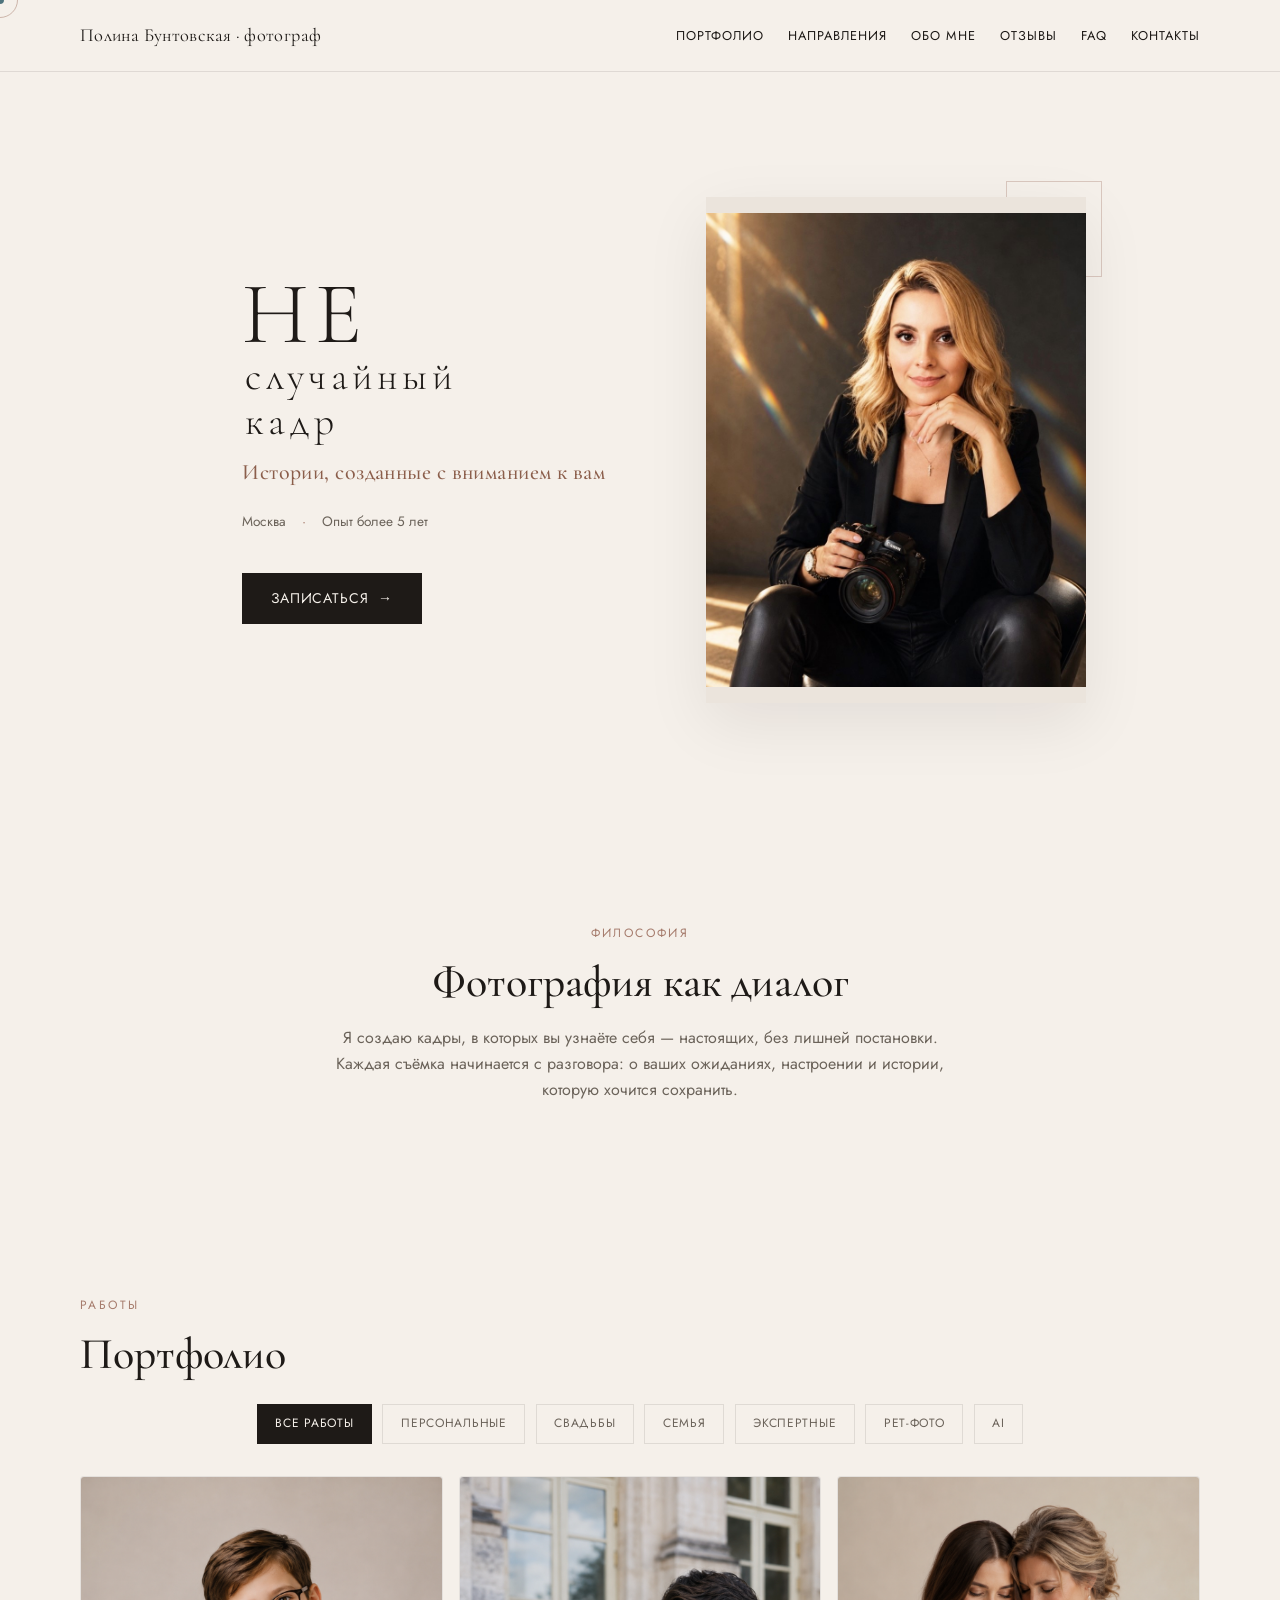
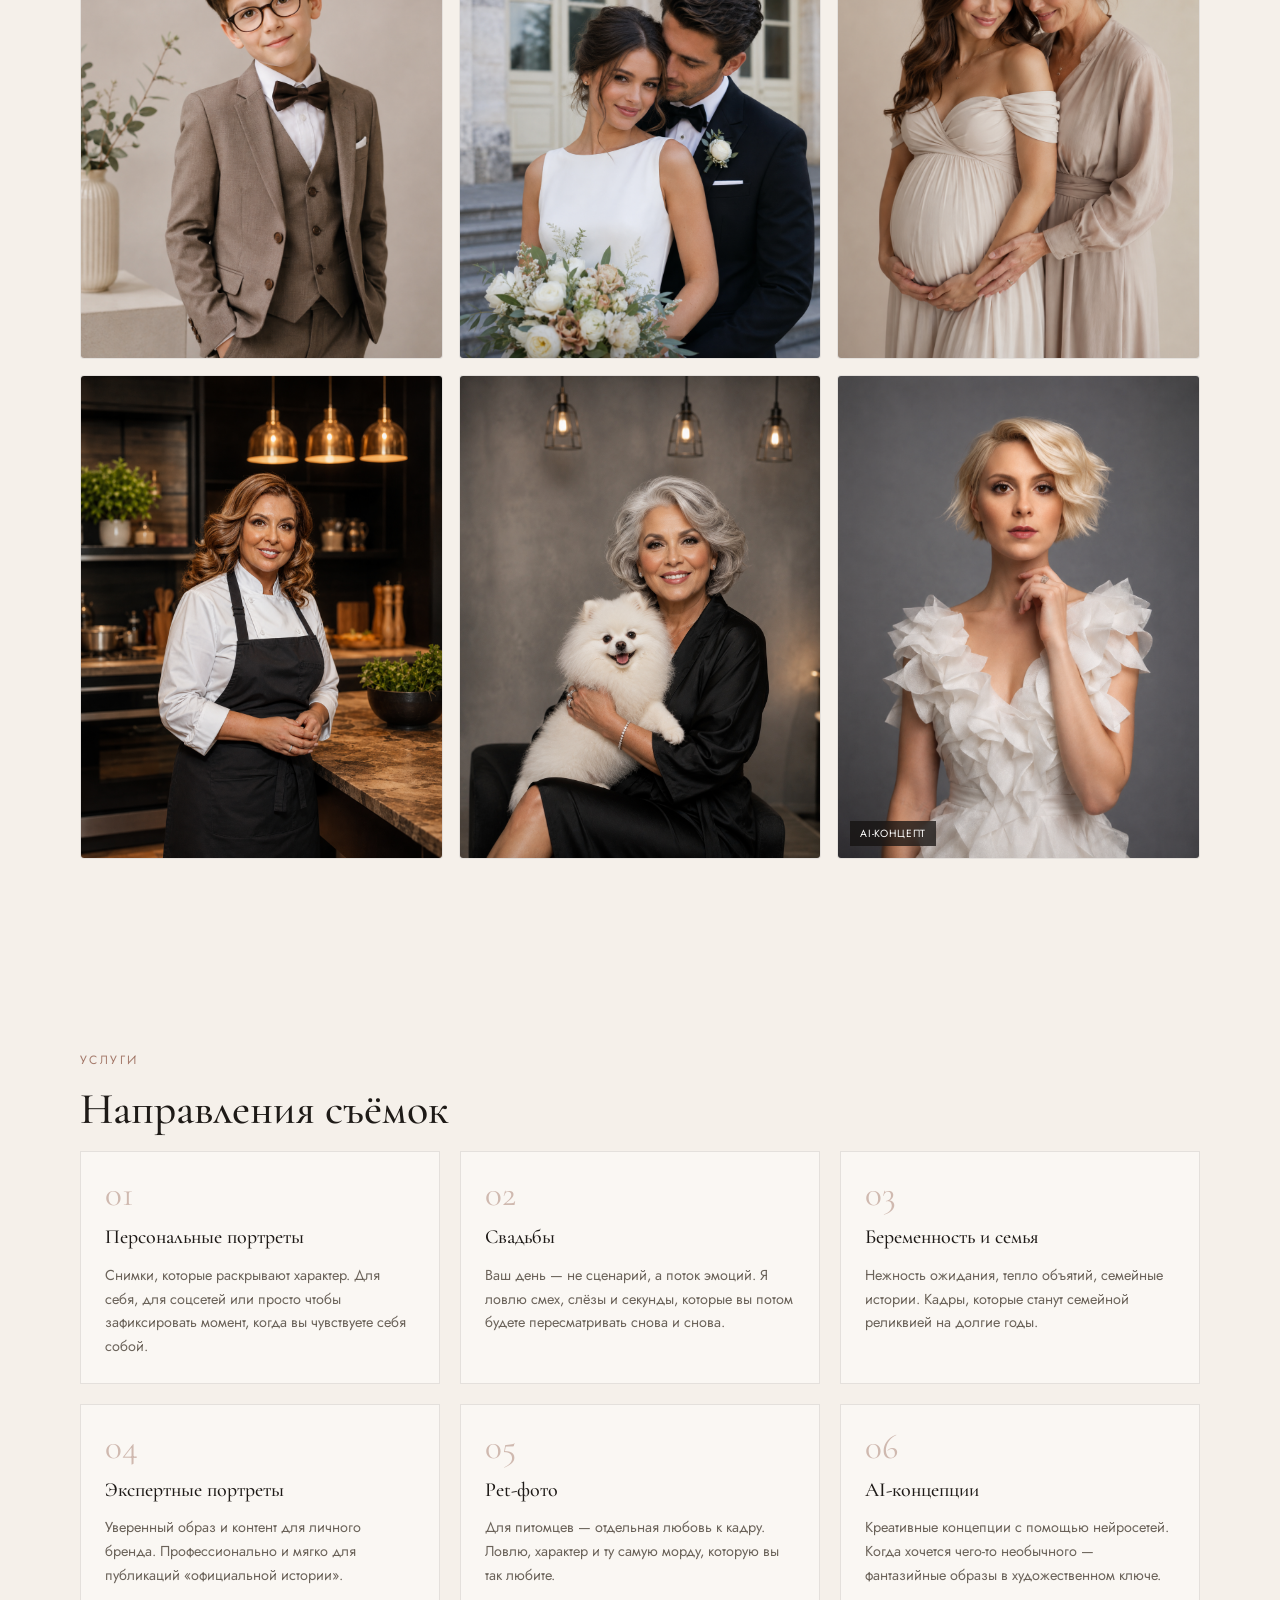
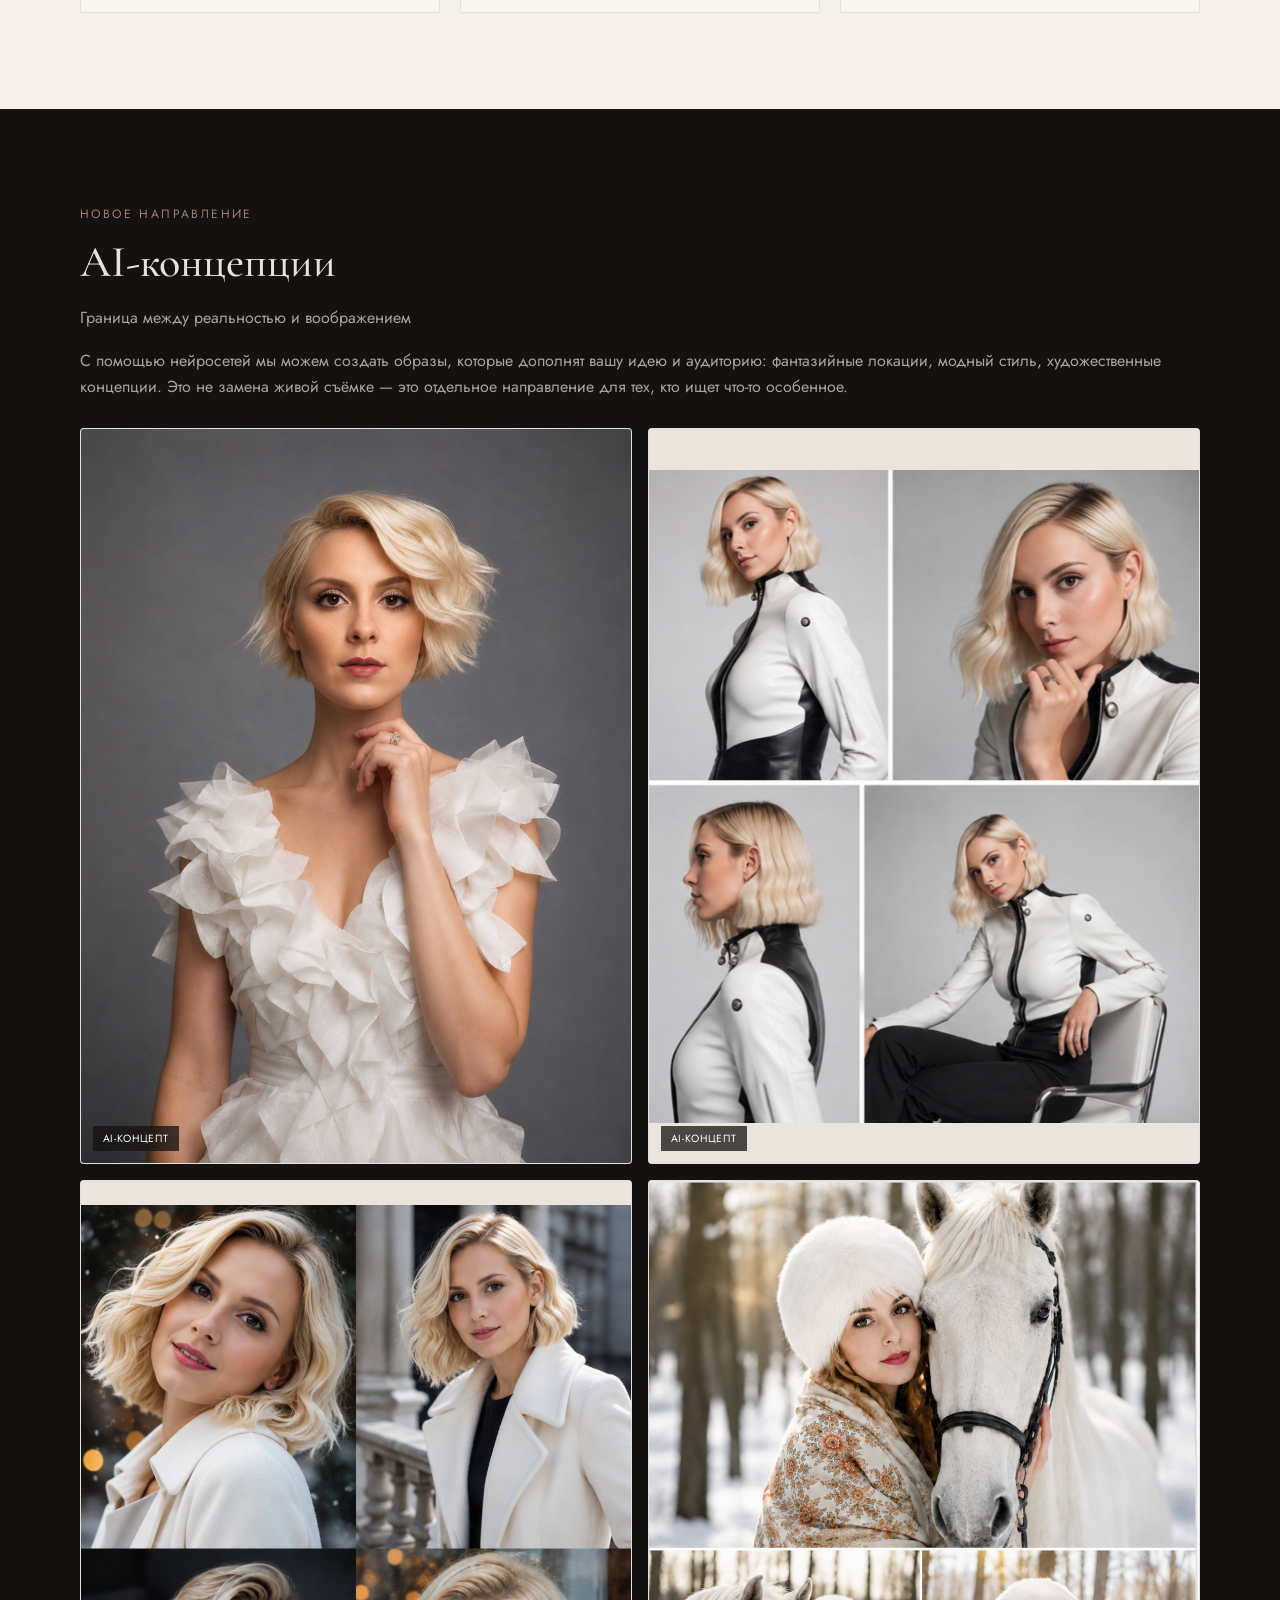
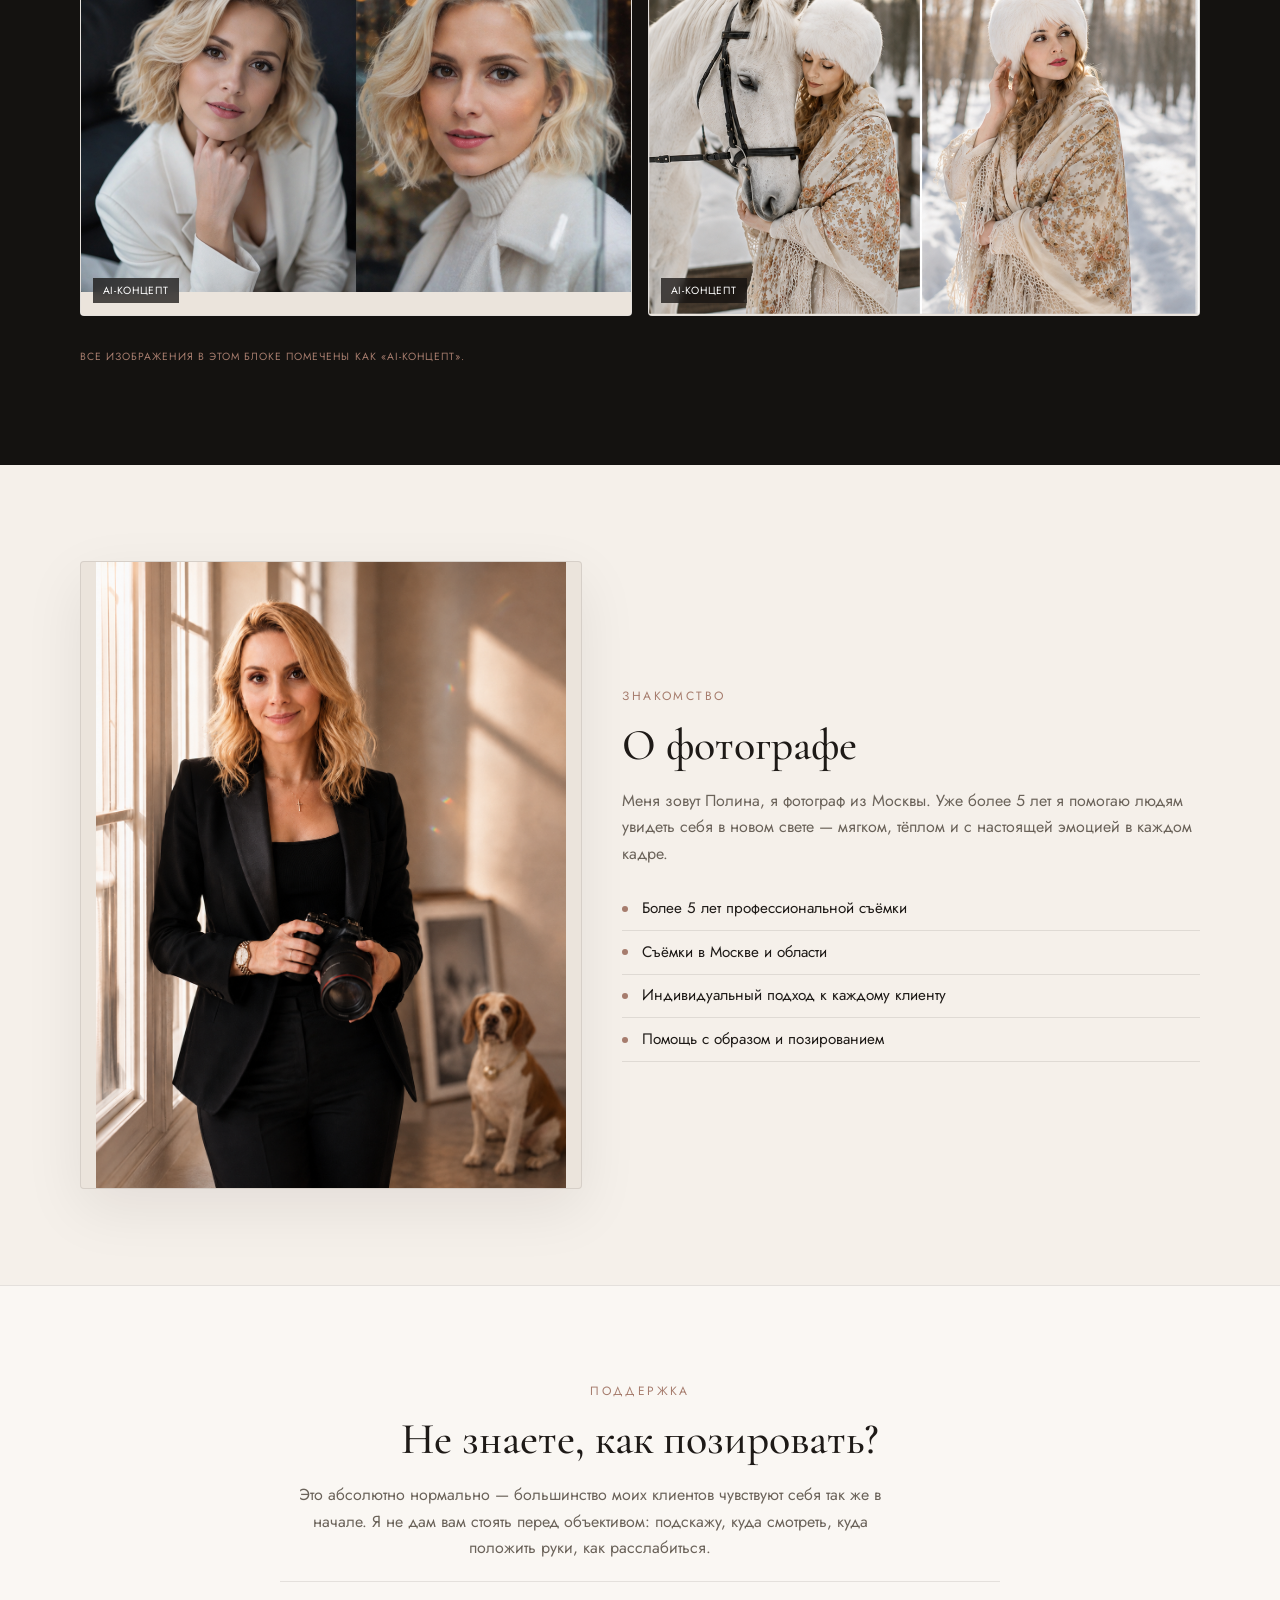
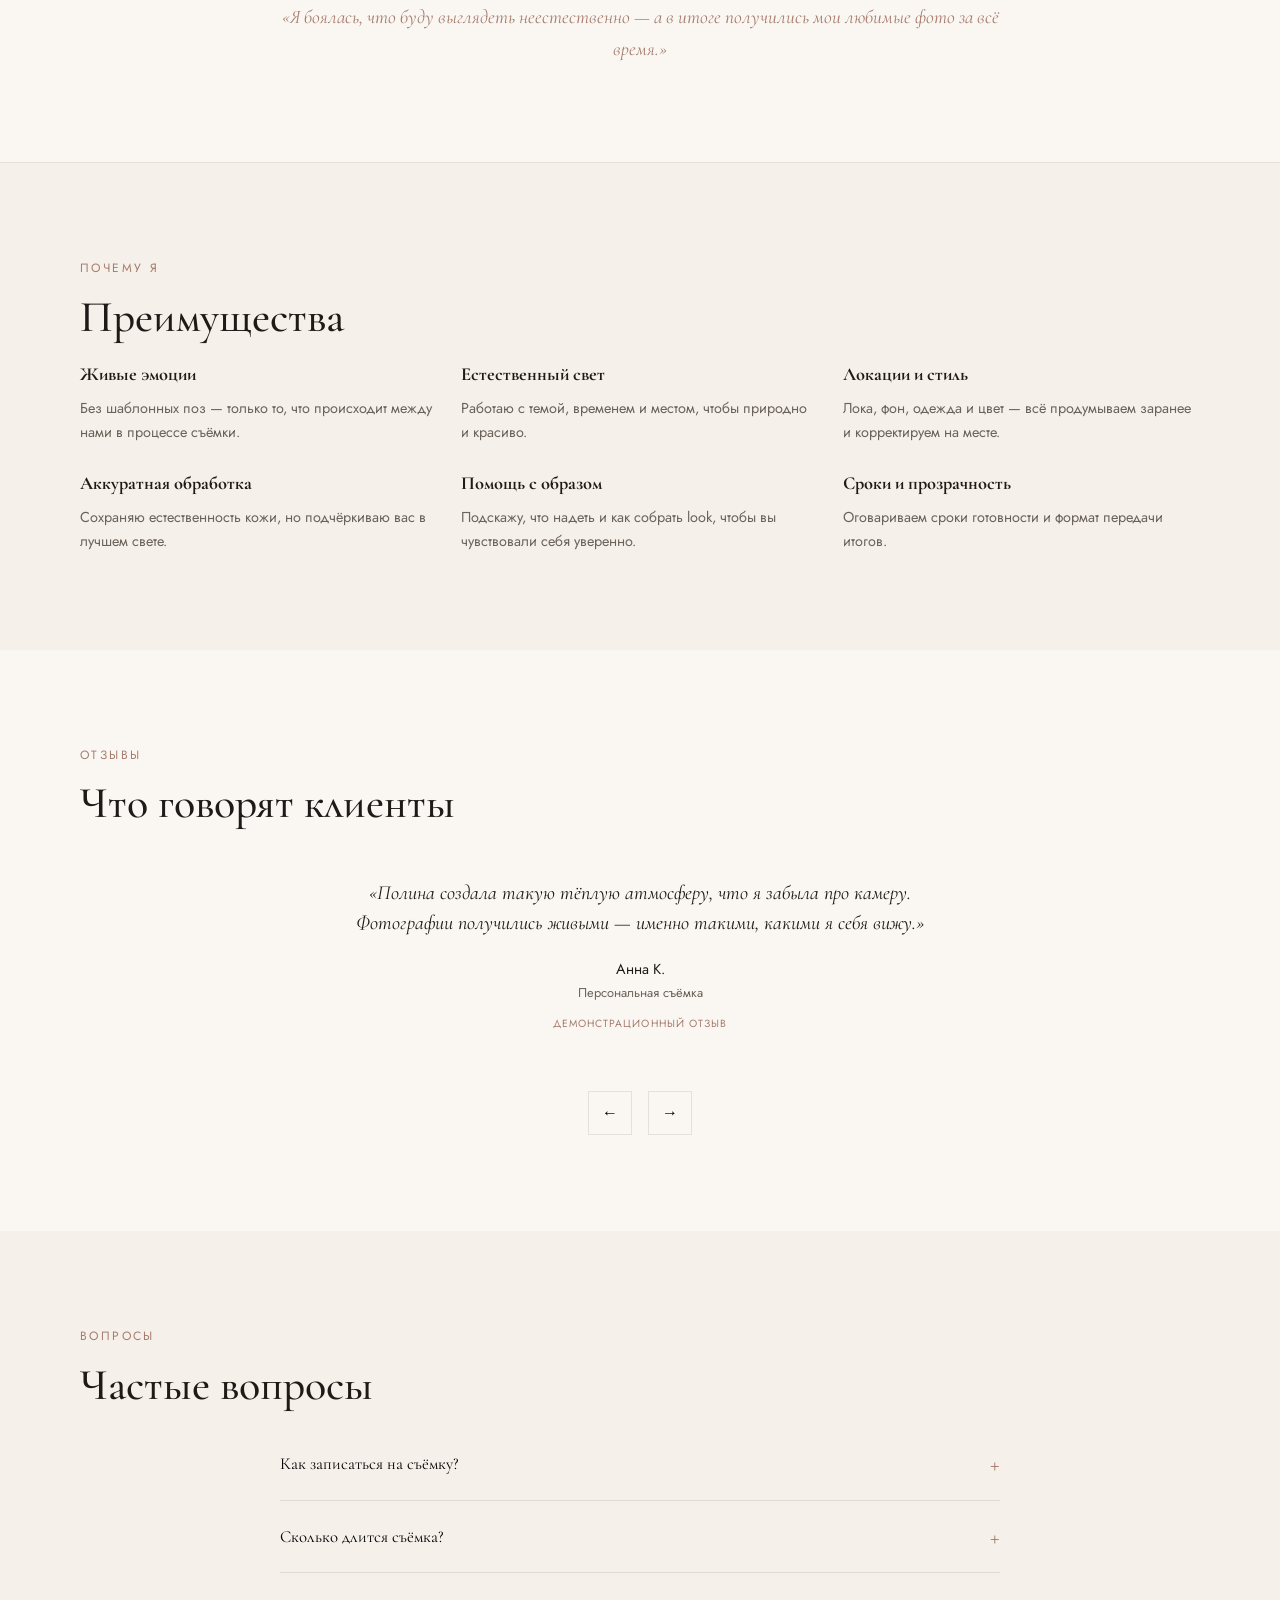
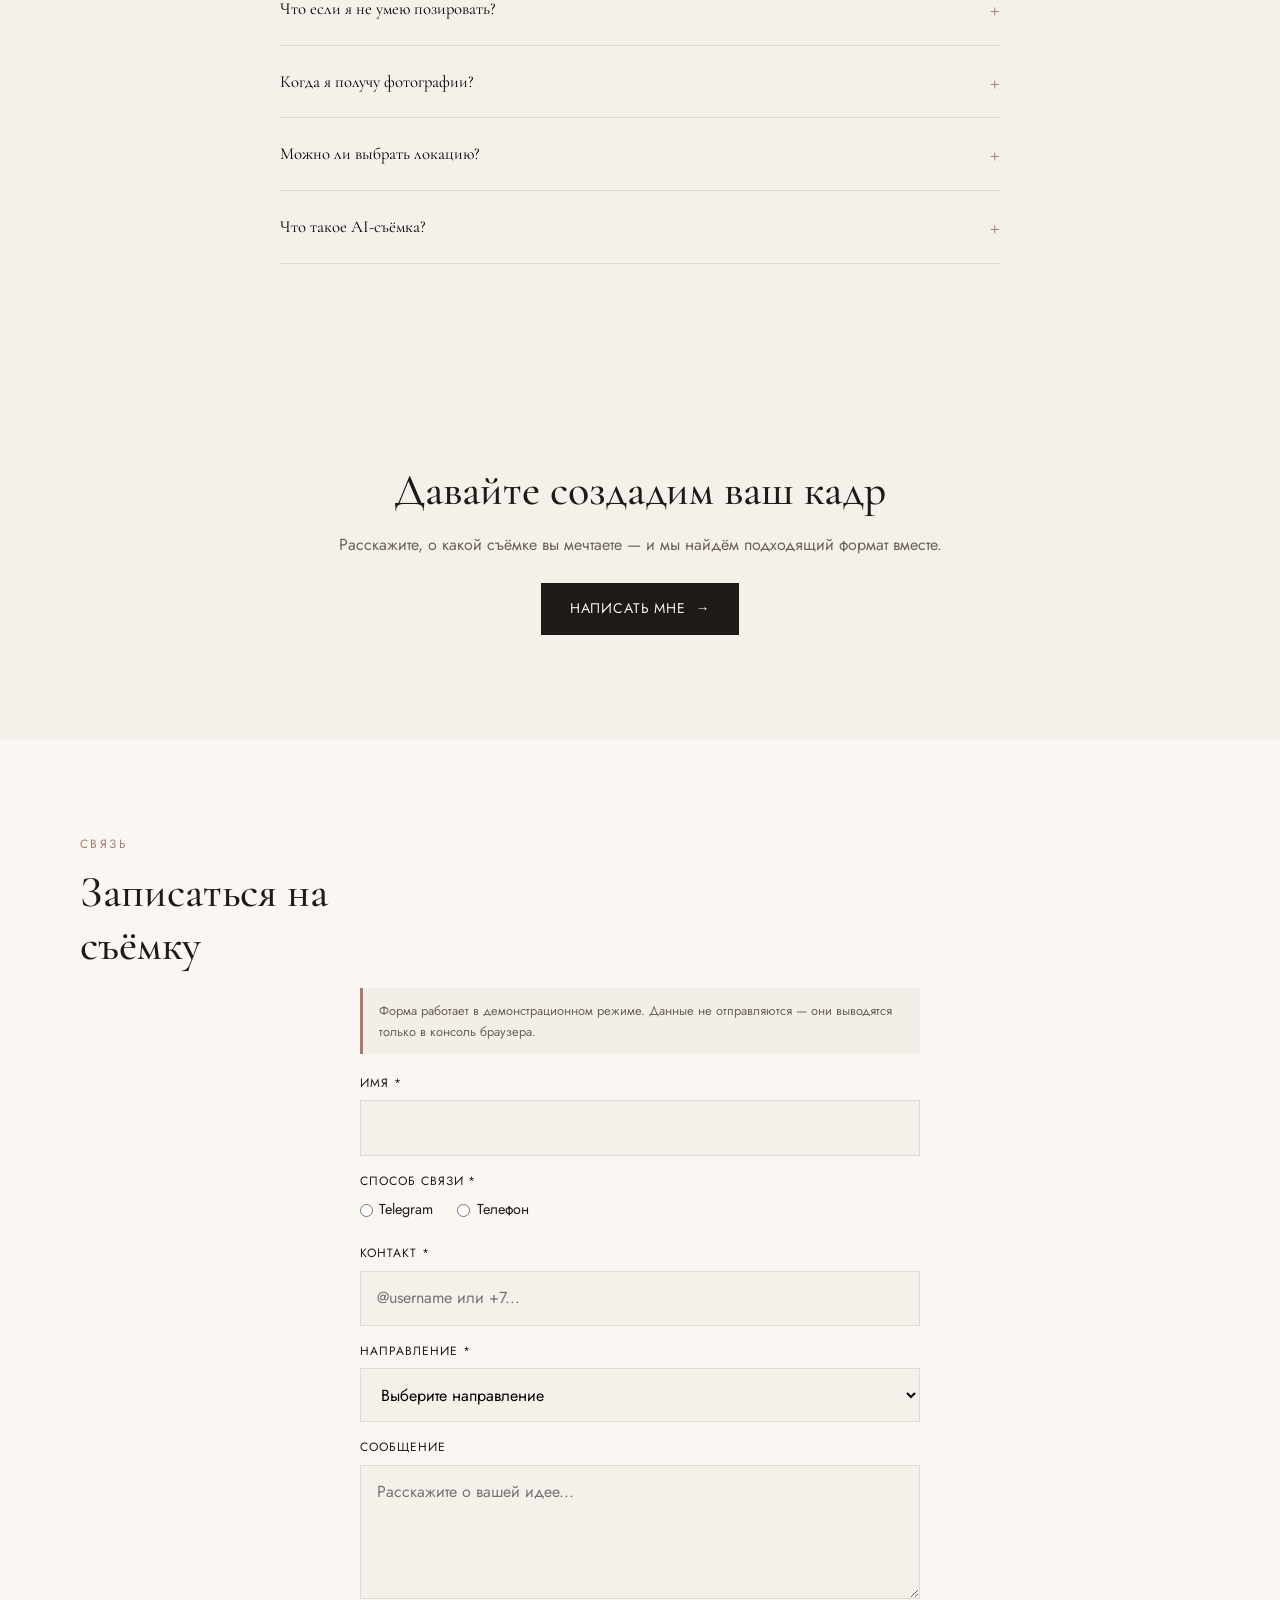
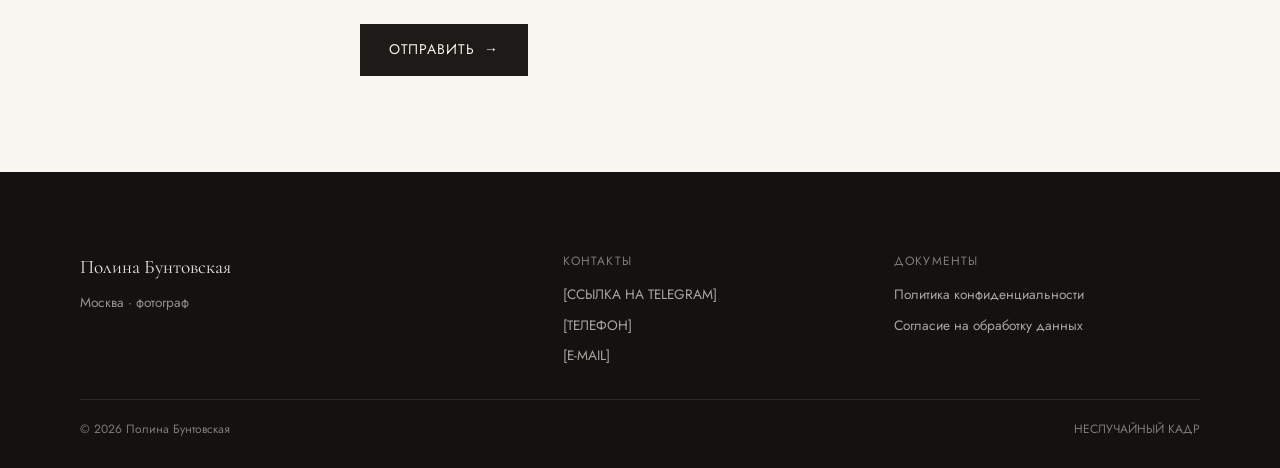
==== index.html @ ddf074d7 "Обновление фотографий и логики портфолио Co-authored-by: Cursor <cursoragent@cursor.com>" ====
<!DOCTYPE html>
<html lang="ru">
<head>
  <meta charset="UTF-8">
  <meta name="viewport" content="width=device-width, initial-scale=1.0">
  <meta name="description" content="Полина Бунтовская — фотограф в Москве. Персональные, свадебные, семейные и AI-фотосессии.">
  <title>НЕСЛУЧАЙНЫЙ КАДР — Полина Бунтовская</title>
  <link rel="preconnect" href="https://fonts.googleapis.com">
  <link rel="preconnect" href="https://fonts.gstatic.com" crossorigin>
  <link href="https://fonts.googleapis.com/css2?family=Cormorant+Garamond:ital,wght@0,300;0,400;0,500;1,400&family=Jost:wght@300;400;500&display=swap" rel="stylesheet">
  <link rel="stylesheet" href="css/variables.css">
  <link rel="stylesheet" href="css/base.css">
  <link rel="stylesheet" href="css/sections.css?v=20250824">
  <link rel="stylesheet" href="css/animations.css">
  <link rel="stylesheet" href="css/cursor.css">
</head>
<body>

  <header class="header" id="header">
    <div class="header__inner">
      <a href="#" class="header__logo" id="header-logo">Полина Бунтовская · фотограф</a>
      <nav class="nav" id="nav">
        <a href="#portfolio">Портфолио</a>
        <a href="#directions">Направления</a>
        <a href="#about">Обо мне</a>
        <a href="#reviews">Отзывы</a>
        <a href="#faq">FAQ</a>
        <a href="#contact">Контакты</a>
      </nav>
      <button class="burger" id="burger" aria-label="Меню"><span></span><span></span><span></span></button>
    </div>
  </header>

  <main>
    <section class="hero" id="hero">
      <div class="hero__content">
        <div class="hero__composition">
                    <h1 class="hero__project" id="hero-project">
            <span class="hero__title-line hero__title-ne">НЕ</span>
            <span class="hero__title-line hero__title-word">случайный</span>
            <span class="hero__title-line hero__title-word">кадр</span>
          </h1>
          <p class="hero__slogan" id="hero-slogan">Истории, созданные с вниманием к вам</p>
        </div>
        <div class="hero__meta" id="hero-meta"></div>
        <a href="#contact" class="btn">Записаться <span class="btn-arrow">→</span></a>
      </div>
      <div class="hero__portrait">
        <div class="hero__portrait-deco"></div>
        <div class="hero__portrait-wrap">
          <img id="hero-portrait" src="images/hero.jpg" alt="Полина Бунтовская">
        </div>
      </div>
    </section>

    <section class="positioning" id="positioning">
      <div class="container reveal">
        <p class="section-label">Философия</p>
        <h2 class="section-title" id="positioning-title"></h2>
        <p class="section-text" id="positioning-text"></p>
      </div>
    </section>

    <section class="portfolio" id="portfolio">
      <div class="container">
        <p class="section-label reveal">Работы</p>
        <h2 class="section-title reveal">Портфолио</h2>
        <div class="portfolio-filters reveal" id="portfolio-filters"></div>
        <div class="portfolio-grid" id="portfolio-grid"></div>
      </div>
    </section>

    <section class="directions" id="directions">
      <div class="container">
        <p class="section-label reveal">Услуги</p>
        <h2 class="section-title reveal">Направления съёмок</h2>
        <div class="directions-grid" id="directions-grid"></div>
      </div>
    </section>

    <section class="ai-block" id="ai">
      <div class="container">
        <p class="section-label reveal">Новое направление</p>
        <h2 class="section-title reveal" id="ai-title"></h2>
        <p class="section-text reveal" id="ai-subtitle"></p>
        <p class="section-text reveal" id="ai-text" style="margin-top:1rem"></p>
        <div class="ai-block__grid" id="ai-grid"></div>
        <p class="demo-badge reveal" id="ai-note" style="margin-top:2rem"></p>
      </div>
    </section>

    <section class="about" id="about">
      <div class="container about-grid">
        <div class="about-photo reveal">
          <img id="about-photo" src="images/about.png" alt="Полина Бунтовская">
        </div>
        <div class="reveal">
          <p class="section-label">Знакомство</p>
          <h2 class="section-title" id="about-title"></h2>
          <p class="section-text" id="about-text"></p>
          <ul class="about-highlights" id="about-highlights"></ul>
        </div>
      </div>
    </section>

    <section class="posing" id="posing">
      <div class="container posing-inner reveal">
        <p class="section-label">Поддержка</p>
        <h2 class="section-title" id="posing-title"></h2>
        <p class="section-text" id="posing-text"></p>
        <p class="posing-quote" id="posing-quote"></p>
      </div>
    </section>

    <section class="benefits" id="benefits">
      <div class="container">
        <p class="section-label reveal">Почему я</p>
        <h2 class="section-title reveal">Преимущества</h2>
        <div class="benefits-grid" id="benefits-grid"></div>
      </div>
    </section>

    <section class="reviews" id="reviews">
      <div class="container">
        <p class="section-label reveal">Отзывы</p>
        <h2 class="section-title reveal">Что говорят клиенты</h2>
        <div class="reviews-carousel reveal">
          <div class="reviews-track" id="reviews-track"></div>
          <div class="reviews-nav">
            <button id="review-prev" aria-label="Предыдущий">←</button>
            <button id="review-next" aria-label="Следующий">→</button>
          </div>
        </div>
      </div>
    </section>

    <section class="faq" id="faq">
      <div class="container">
        <p class="section-label reveal">Вопросы</p>
        <h2 class="section-title reveal">Частые вопросы</h2>
        <div class="faq-list reveal" id="faq-list"></div>
      </div>
    </section>

    <section class="cta" id="cta">
      <div class="container reveal">
        <h2 class="section-title" id="cta-title"></h2>
        <p class="section-text" id="cta-text"></p>
        <a href="#contact" class="btn">Написать мне <span class="btn-arrow">→</span></a>
      </div>
    </section>

    <section class="contact-section" id="contact">
      <div class="container">
        <p class="section-label reveal">Связь</p>
        <h2 class="section-title reveal">Записаться на съёмку</h2>
        <div class="form-wrapper reveal">
          <p class="form-note" id="form-note"></p>
          <form id="contact-form" novalidate>
            <div class="form-field">
              <label for="name">Имя *</label>
              <input type="text" id="name" name="name" data-required>
              <span class="form-error"></span>
            </div>
            <div class="form-field">
              <label>Способ связи *</label>
              <div class="radio-group">
                <label><input type="radio" name="contact-method" value="telegram"> Telegram</label>
                <label><input type="radio" name="contact-method" value="phone"> Телефон</label>
              </div>
              <span class="form-error" id="method-error"></span>
            </div>
            <div class="form-field">
              <label for="contact">Контакт *</label>
              <input type="text" id="contact" name="contact" data-required placeholder="@username или +7...">
              <span class="form-error"></span>
            </div>
            <div class="form-field">
              <label for="form-direction">Направление *</label>
              <select id="form-direction" name="direction" data-required></select>
              <span class="form-error"></span>
            </div>
            <div class="form-field">
              <label for="message">Сообщение</label>
              <textarea id="message" name="message" rows="4" placeholder="Расскажите о вашей идее..."></textarea>
            </div>
            <button type="submit" class="btn">Отправить <span class="btn-arrow">→</span></button>
            <div class="form-success" id="form-success" hidden></div>
          </form>
        </div>
      </div>
    </section>
  </main>

  <footer class="footer">
    <div class="footer__inner">
      <div>
        <p class="footer__brand" id="footer-brand"></p>
        <p style="font-size:0.85rem;color:rgba(232,226,218,0.6);margin-top:0.5rem">Москва · фотограф</p>
      </div>
      <div class="footer__links">
        <p style="font-size:0.75rem;letter-spacing:0.1em;text-transform:uppercase;margin-bottom:0.75rem;opacity:0.5">Контакты</p>
        <a href="#" id="footer-telegram"></a>
        <a href="#" id="footer-phone"></a>
        <a href="#" id="footer-email"></a>
      </div>
      <div class="footer__links">
        <p style="font-size:0.75rem;letter-spacing:0.1em;text-transform:uppercase;margin-bottom:0.75rem;opacity:0.5">Документы</p>
        <a href="privacy.html">Политика конфиденциальности</a>
        <a href="consent.html">Согласие на обработку данных</a>
      </div>
    </div>
    <div class="footer__bottom">
      <span id="footer-copy"></span>
      <span>НЕСЛУЧАЙНЫЙ КАДР</span>
    </div>
  </footer>

  <script src="data/content.js?v=20250824"></script>
  <script src="data/portfolio.js?v=20250824"></script>
  <script src="data/reviews.js?v=20250824"></script>
  <script src="js/main.js?v=20250824"></script>
</body>
</html>
---- css/variables.css ----
:root {
  --color-bg: #f5f0ea;
  --color-bg-dark: #141210;
  --color-bg-card: #faf7f3;
  --color-text: #1e1a17;
  --color-text-muted: #6b635a;
  --color-text-light: #e8e2da;
  --color-accent: #a67c6d;
  --color-accent-hover: #8f6556;
  --color-border: rgba(30, 26, 23, 0.1);
  --font-display: "Cormorant Garamond", Georgia, serif;
  --font-brand: "Cormorant Garamond", Georgia, serif;
  --font-body: "Jost", "Segoe UI", sans-serif;
  --header-height: 72px;
  --container: min(1120px, 92vw);
  --radius: 4px;
  --shadow: 0 20px 60px rgba(20, 18, 16, 0.08);
  --transition: 0.35s cubic-bezier(0.4, 0, 0.2, 1);
}
---- css/base.css ----
*, *::before, *::after { box-sizing: border-box; margin: 0; padding: 0; }
html { scroll-behavior: smooth; }
body {
  font-family: var(--font-body);
  font-size: 1rem;
  line-height: 1.65;
  color: var(--color-text);
  background: var(--color-bg);
  overflow-x: hidden;
}
body.custom-cursor { cursor: none; }
body.custom-cursor input, body.custom-cursor textarea, body.custom-cursor select, body.custom-cursor label, body.custom-cursor .form-field { cursor: auto; }
img { max-width: 100%; height: auto; display: block; }
a { color: inherit; text-decoration: none; }
ul { list-style: none; }
button { font: inherit; cursor: pointer; border: none; background: none; }
section { padding: 6rem 0; }
.container { width: var(--container); margin: 0 auto; }
.section-label {
  font-family: var(--font-body);
  font-size: 0.75rem;
  letter-spacing: 0.2em;
  text-transform: uppercase;
  color: var(--color-accent);
  margin-bottom: 0.75rem;
}
.section-title {
  font-family: var(--font-display);
  font-size: clamp(1.85rem, 3.5vw, 2.75rem);
  font-weight: 500;
  line-height: 1.2;
  margin-bottom: 1rem;
  max-width: 18ch;
}
.section-text { color: var(--color-text-muted); max-width: 620px; }
.btn {
  display: inline-flex;
  align-items: center;
  gap: 0.6rem;
  padding: 0.9rem 1.8rem;
  background: var(--color-text);
  color: var(--color-bg);
  font-size: 0.875rem;
  letter-spacing: 0.06em;
  text-transform: uppercase;
  transition: background var(--transition), transform var(--transition);
}
.btn:hover { background: var(--color-accent); }
.btn:hover .btn-arrow { transform: translateX(4px); }
.btn-arrow { transition: transform var(--transition); display: inline-block; }
.btn-outline {
  background: transparent;
  border: 1px solid var(--color-text);
  color: var(--color-text);
}
.btn-outline:hover { background: var(--color-text); color: var(--color-bg); }
.mark-badge {
  position: absolute;
  bottom: 0.75rem;
  left: 0.75rem;
  padding: 0.25rem 0.6rem;
  font-size: 0.65rem;
  letter-spacing: 0.08em;
  text-transform: uppercase;
  background: rgba(20, 18, 16, 0.75);
  color: #fff;
  backdrop-filter: blur(4px);
}
.demo-badge {
  display: inline-block;
  font-size: 0.65rem;
  letter-spacing: 0.1em;
  text-transform: uppercase;
  color: var(--color-accent);
  margin-top: 0.75rem;
}
@media (max-width: 768px) {
  section { padding: 4.5rem 0; }
}
---- css/sections.css ----
/* Header */
.header {
  position: fixed; top: 0; left: 0; right: 0; z-index: 1000;
  height: var(--header-height);
  background: rgba(245, 240, 234, 0.85);
  backdrop-filter: blur(12px);
  border-bottom: 1px solid var(--color-border);
  transition: background var(--transition);
}
.header.scrolled { background: rgba(245, 240, 234, 0.96); }
.header__inner {
  display: flex; align-items: center; justify-content: space-between;
  height: 100%; width: var(--container); margin: 0 auto;
}
.header__logo {
  font-family: var(--font-brand);
  font-size: 1.15rem;
  letter-spacing: 0.02em;
}
.header__logo span { color: var(--color-text-muted); font-family: var(--font-body); font-size: 0.85rem; }
.nav { display: flex; gap: 1.5rem; }
.nav a { font-size: 0.8rem; letter-spacing: 0.08em; text-transform: uppercase; transition: color var(--transition); }
.nav a:hover { color: var(--color-accent); }
.burger { display: none; flex-direction: column; gap: 5px; padding: 4px; }
.burger span { width: 24px; height: 1.5px; background: var(--color-text); transition: var(--transition); }

/* Hero — separate columns, title constrained */
.hero {
  min-height: min(92vh, 920px);
  display: grid;
  grid-template-columns: minmax(0, 1.05fr) minmax(0, 0.95fr);
  align-items: center;
  column-gap: clamp(2.5rem, 6vw, 5rem);
  row-gap: 2rem;
  padding: calc(var(--header-height) + 6rem) 4vw 6rem;
  position: relative;
  overflow: hidden;
}
.hero__content {
  max-width: 34rem;
  justify-self: end;
  padding-right: clamp(0.5rem, 2vw, 1.5rem);
  min-width: 0;
}
.hero__composition { margin-bottom: 1.25rem; }
.hero__project {
  display: flex;
  flex-direction: column;
  align-items: flex-start;
  gap: 0.05em;
  max-width: none;
  font-family: var(--font-brand);
  font-weight: 300;
  line-height: 1;
  animation: titleReveal 1.2s ease forwards;
}

.hero__title-ne {
  font-size: clamp(3.25rem, 7.5vw, 5.5rem);
  letter-spacing: 0.06em;
  line-height: 0.88;
  color: var(--color-text);
}

.hero__title-word {
  font-size: clamp(1.65rem, 3.2vw, 2.5rem);
  letter-spacing: 0.12em;
  text-transform: lowercase;
  line-height: 1.1;
  color: var(--color-text);
  padding-left: 0.08em;
}
.hero__slogan {
  font-family: var(--font-display);
  font-size: clamp(1.125rem, 2vw, 1.375rem);
  font-style: normal;
  font-weight: 500;
  color: #8B5E4B;
  letter-spacing: 0.02em;
  margin-top: 0.65rem;
  max-width: none;
  white-space: nowrap;
  opacity: 0;
  animation: fadeUp 0.8s ease 0.4s forwards;
}
.hero__content .btn {
  margin-top: 2.5rem;
}
.hero__meta {
  display: flex; gap: 1rem; margin-top: 1.25rem; font-size: 0.85rem;
  color: var(--color-text-muted); opacity: 0;
  animation: fadeUp 0.8s ease 0.7s forwards;
}
.hero__meta span::before { content: "·"; margin-right: 1rem; color: var(--color-accent); }
.hero__meta span:first-child::before { content: none; }
.hero__portrait { position: relative; justify-self: start; min-width: 0; width: 100%; max-width: 380px; }
.hero__portrait-wrap {
  position: relative; overflow: hidden;
  aspect-ratio: 3/4; max-height: 62vh;
  box-shadow: var(--shadow);
  background: #ebe4dc;
}
.hero__portrait-wrap img { width: 100%; height: 100%; object-fit: contain; object-position: center; transition: transform 0.6s ease; }
.hero__portrait-deco {
  position: absolute; top: -16px; right: -16px;
  width: 96px; height: 96px;
  border: 1px solid var(--color-accent); opacity: 0.35;
}

.positioning { text-align: center; }
.positioning .section-text { margin: 0 auto; }
.positioning .section-title { max-width: none; margin-left: auto; margin-right: auto; }

.portfolio-filters { display: flex; flex-wrap: wrap; gap: 0.65rem; margin: 1.5rem 0 2rem; justify-content: center; }
.filter-btn {
  padding: 0.55rem 1.1rem;
  font-size: 0.75rem;
  letter-spacing: 0.06em;
  text-transform: uppercase;
  border: 1px solid var(--color-border);
  background: var(--color-bg);
  color: var(--color-text-muted);
  transition: all var(--transition);
}
.filter-btn:hover { border-color: var(--color-accent); color: var(--color-accent); }
.filter-btn.active { background: var(--color-text); color: var(--color-bg); border-color: var(--color-text); }
.portfolio-grid { display: grid; gap: 1rem; }
.portfolio-grid--featured {
  grid-template-columns: repeat(3, 1fr);
  width: var(--container);
  margin-left: auto;
  margin-right: auto;
}
.portfolio-grid--category {
  grid-template-columns: repeat(2, 1fr);
  width: var(--container);
  margin-left: auto;
  margin-right: auto;
}
.ai-block__grid { width: var(--container); margin-left: auto; margin-right: auto; }
.ai-block__gallery { width: 100%; }
.portfolio-item,
.ai-block__item {
  position: relative;
  overflow: hidden;
  aspect-ratio: 3/4;
  background: var(--color-bg-card);
  border: 1px solid var(--color-border);
  border-radius: var(--radius);
}
.portfolio-item--featured { cursor: pointer; }
.portfolio-item.hidden { display: none; }
.portfolio-item__img,
.ai-block__item img {
  width: 100%;
  height: 100%;
  object-fit: cover;
  object-position: center;
  background: #ebe4dc;
  transition: transform 0.5s ease;
}
.portfolio-item__img--collage,
.portfolio-item--collage .portfolio-item__img {
  object-fit: contain;
}
.portfolio-item:hover .portfolio-item__img { transform: scale(1.03); }
.portfolio-item__title {
  position: absolute; bottom: 0; left: 0; right: 0;
  padding: 2rem 0.85rem 0.75rem;
  background: linear-gradient(transparent, rgba(20, 18, 16, 0.72));
  color: #fff; font-size: 0.82rem;
  opacity: 0; transform: translateY(6px);
  transition: opacity var(--transition), transform var(--transition);
}
.portfolio-item:hover .portfolio-item__title { opacity: 1; transform: translateY(0); }

.directions-grid { display: grid; grid-template-columns: repeat(3, 1fr); gap: 1.25rem; }
.direction-card {
  background: var(--color-bg-card); padding: 1.5rem;
  border: 1px solid var(--color-border);
  transition: transform var(--transition), box-shadow var(--transition);
}
.direction-card:hover { transform: translateY(-3px); box-shadow: var(--shadow); }
.direction-card__num {
  font-family: var(--font-brand); font-size: 2.2rem;
  color: var(--color-accent); opacity: 0.5; line-height: 1;
}
.direction-card__title { font-family: var(--font-display); font-size: 1.25rem; margin: 0.6rem 0; font-weight: 500; }
.direction-card__text { font-size: 0.9rem; color: var(--color-text-muted); }

.ai-block { background: var(--color-bg-dark); color: var(--color-text-light); padding: 6rem 0; }
.ai-block .section-label { color: var(--color-accent); }
.ai-block .section-text { color: rgba(232, 226, 218, 0.7); max-width: none; }
.ai-block .section-title { max-width: none; color: var(--color-text-light); }
.ai-block__grid { margin-top: 1.75rem; }

.about-grid { display: grid; grid-template-columns: 1fr 1.15fr; gap: 2.5rem; align-items: center; }
.about-photo {
  aspect-ratio: 4/5; overflow: hidden; box-shadow: var(--shadow);
  background: #ebe4dc; border: 1px solid var(--color-border); border-radius: var(--radius);
}
.about-photo img { width: 100%; height: 100%; object-fit: contain; object-position: center; }
.about-highlights { margin-top: 1.25rem; }
.about-highlights li {
  padding: 0.55rem 0; border-bottom: 1px solid var(--color-border);
  font-size: 0.95rem; padding-left: 1.2rem; position: relative;
}
.about-highlights li::before {
  content: ""; position: absolute; left: 0; top: 50%;
  width: 6px; height: 6px; background: var(--color-accent);
  border-radius: 50%; transform: translateY(-50%);
}

.posing {
  background: var(--color-bg-card);
  border-top: 1px solid var(--color-border);
  border-bottom: 1px solid var(--color-border);
}
.posing-inner { max-width: 720px; margin: 0 auto; text-align: center; }
.posing .section-title { max-width: none; margin-left: auto; margin-right: auto; }
.posing-quote {
  font-family: var(--font-display); font-size: 1.2rem;
  font-style: italic; color: var(--color-accent);
  margin-top: 1.25rem; padding-top: 1.25rem;
  border-top: 1px solid var(--color-border);
}

.benefits-grid { display: grid; grid-template-columns: repeat(3, 1fr); gap: 1.5rem; }
.benefit-item__title { font-family: var(--font-display); font-size: 1.15rem; margin-bottom: 0.45rem; }
.benefit-item__text { font-size: 0.9rem; color: var(--color-text-muted); }

.reviews { background: var(--color-bg-card); }
.reviews .section-title { max-width: none; }
.reviews-carousel { position: relative; overflow: hidden; max-width: 680px; margin: 0 auto; }
.reviews-track { display: flex; transition: transform 0.5s ease; }
.review-slide { min-width: 100%; padding: 2rem; text-align: center; }
.review-slide__text { font-family: var(--font-display); font-size: 1.25rem; line-height: 1.5; font-style: italic; }
.review-slide__author { margin-top: 1.25rem; font-size: 0.9rem; }
.review-slide__direction { color: var(--color-text-muted); font-size: 0.8rem; }
.reviews-nav { display: flex; justify-content: center; gap: 1rem; margin-top: 1.5rem; }
.reviews-nav button {
  width: 44px; height: 44px; border: 1px solid var(--color-border);
  display: flex; align-items: center; justify-content: center;
  transition: all var(--transition);
}
.reviews-nav button:hover { background: var(--color-text); color: var(--color-bg); }

.faq-list { max-width: 720px; margin: 0 auto; }
.faq .section-title { max-width: none; }
.faq-item { border-bottom: 1px solid var(--color-border); }
.faq-question {
  width: 100%; text-align: left; padding: 1rem 0;
  display: flex; justify-content: space-between; align-items: center;
  font-family: var(--font-display); font-size: 1.05rem;
}
.faq-question::after { content: "+"; font-size: 1.5rem; color: var(--color-accent); transition: transform var(--transition); }
.faq-item.open .faq-question::after { transform: rotate(45deg); }
.faq-answer {
  max-height: 0; overflow: hidden;
  transition: max-height 0.4s ease, padding 0.4s ease;
  color: var(--color-text-muted); font-size: 0.95rem;
}
.faq-item.open .faq-answer { max-height: 200px; padding-bottom: 1rem; }

.cta { text-align: center; padding: 6.5rem 0; }
.cta .section-title { max-width: none; margin-left: auto; margin-right: auto; }
.cta .section-text { margin: 0 auto 1.5rem; }

.contact-section { background: var(--color-bg-card); }
.form-wrapper { max-width: 560px; margin: 0 auto; }
.form-note {
  font-size: 0.8rem; color: var(--color-text-muted);
  margin-bottom: 1.25rem; padding: 0.75rem 1rem;
  background: rgba(166, 124, 109, 0.08); border-left: 3px solid var(--color-accent);
}
.form-field { margin-bottom: 1rem; }
.form-field label {
  display: block; font-size: 0.75rem;
  letter-spacing: 0.08em; text-transform: uppercase;
  margin-bottom: 0.4rem;
}
.form-field input, .form-field select, .form-field textarea {
  width: 100%; padding: 0.85rem 1rem;
  border: 1px solid var(--color-border);
  background: var(--color-bg); font: inherit;
  transition: border-color var(--transition);
}
.form-field input:focus, .form-field select:focus, .form-field textarea:focus { outline: none; border-color: var(--color-accent); }
.form-field.error input, .form-field.error select { border-color: #c44; }
.form-error { font-size: 0.75rem; color: #c44; margin-top: 0.25rem; }
.form-success {
  padding: 1rem; background: rgba(100, 140, 100, 0.1);
  border: 1px solid rgba(100, 140, 100, 0.3);
  margin-top: 1rem; font-size: 0.9rem;
}
.radio-group { display: flex; gap: 1.5rem; }
.radio-group label { display: flex; align-items: center; gap: 0.4rem; text-transform: none; letter-spacing: 0; font-size: 0.9rem; }

.footer { background: var(--color-bg-dark); color: var(--color-text-light); padding: 5rem 0 1.75rem; }
.footer__inner { display: grid; grid-template-columns: 1.5fr 1fr 1fr; gap: 1.5rem; width: var(--container); margin: 0 auto; }
.footer__brand { font-family: var(--font-brand); font-size: 1.2rem; }
.footer__links a {
  display: block; font-size: 0.85rem; color: rgba(232,226,218,0.7);
  margin-bottom: 0.5rem; transition: color var(--transition);
}
.footer__links a:hover { color: var(--color-accent); }
.footer__bottom {
  width: var(--container); margin: 1.5rem auto 0;
  padding-top: 1.25rem; border-top: 1px solid rgba(255,255,255,0.1);
  font-size: 0.75rem; color: rgba(232,226,218,0.5);
  display: flex; justify-content: space-between; flex-wrap: wrap; gap: 1rem;
}

.legal-page { padding: calc(var(--header-height) + 6rem) 0 6rem; }
.legal-page h1 { font-family: var(--font-display); font-size: 2.25rem; margin-bottom: 1.5rem; }
.legal-page h2 { font-family: var(--font-display); font-size: 1.3rem; margin: 1.5rem 0 0.75rem; }
.legal-page p, .legal-page li { color: var(--color-text-muted); margin-bottom: 0.75rem; }
.legal-page ul { padding-left: 1.5rem; list-style: disc; }

@media (max-width: 1024px) {
  .hero { grid-template-columns: 1fr; text-align: center; }
  .hero__content { justify-self: center; padding-right: 0; max-width: 36rem; }
  .hero__project { align-items: center; }
  .hero__slogan { max-width: none; margin-left: auto; margin-right: auto; }
  .hero__portrait { justify-self: center; max-width: 380px; }
  .directions-grid, .benefits-grid { grid-template-columns: repeat(2, 1fr); }
  .about-grid { grid-template-columns: 1fr; }
  .portfolio-grid--featured { grid-template-columns: repeat(2, 1fr); }
  .footer__inner { grid-template-columns: 1fr 1fr; }
}
@media (max-width: 768px) {
  .nav { display: none; }
  .nav.open {
    display: flex; flex-direction: column; position: fixed;
    inset: var(--header-height) 0 0 0; background: var(--color-bg);
    padding: 1.5rem; gap: 1.25rem; z-index: 999;
  }
  .burger { display: flex; }
  .directions-grid, .benefits-grid { grid-template-columns: 1fr; }
  .portfolio-grid--featured,
  .portfolio-grid--category { grid-template-columns: 1fr; }
  .portfolio-filters { overflow-x: auto; flex-wrap: nowrap; justify-content: flex-start; padding-bottom: 0.25rem; -webkit-overflow-scrolling: touch; }
  .portfolio-filters .filter-btn { flex: 0 0 auto; }
  .footer__inner { grid-template-columns: 1fr; }
  .hero__meta { justify-content: center; flex-wrap: wrap; }
  .hero__slogan { white-space: normal; }
}
---- css/animations.css ----
﻿@keyframes fadeUp {
  from { opacity: 0; transform: translateY(24px); }
  to { opacity: 1; transform: translateY(0); }
}
@keyframes titleReveal {
  from { opacity: 0; transform: translateY(30px); letter-spacing: 0.1em; }
  to { opacity: 1; transform: translateY(0); letter-spacing: -0.02em; }
}
.reveal {
  opacity: 0; transform: translateY(30px);
  transition: opacity 0.7s ease, transform 0.7s ease;
}
.reveal.visible { opacity: 1; transform: translateY(0); }
@media (prefers-reduced-motion: reduce) {
  *, *::before, *::after {
    animation-duration: 0.01ms !important;
    animation-iteration-count: 1 !important;
    transition-duration: 0.01ms !important;
  }
  .reveal { opacity: 1; transform: none; }
  html { scroll-behavior: auto; }
}
---- css/cursor.css ----
﻿.custom-cursor-dot {
  position: fixed; top: 0; left: 0;
  width: 8px; height: 8px;
  background: var(--color-accent);
  border-radius: 50%; pointer-events: none;
  z-index: 10000; transform: translate(-50%, -50%);
  transition: width 0.2s, height 0.2s, background 0.2s;
  mix-blend-mode: difference;
}
.custom-cursor-ring {
  position: fixed; top: 0; left: 0;
  width: 36px; height: 36px;
  border: 1px solid var(--color-accent);
  border-radius: 50%; pointer-events: none;
  z-index: 9999; transform: translate(-50%, -50%);
  transition: width 0.25s, height 0.25s, opacity 0.25s;
  opacity: 0.5;
}
.custom-cursor-dot.hover { width: 14px; height: 14px; }
.custom-cursor-ring.hover { width: 52px; height: 52px; opacity: 0.8; }
@media (max-width: 1024px), (hover: none), (pointer: coarse) {
  .custom-cursor-dot, .custom-cursor-ring { display: none !important; }
}
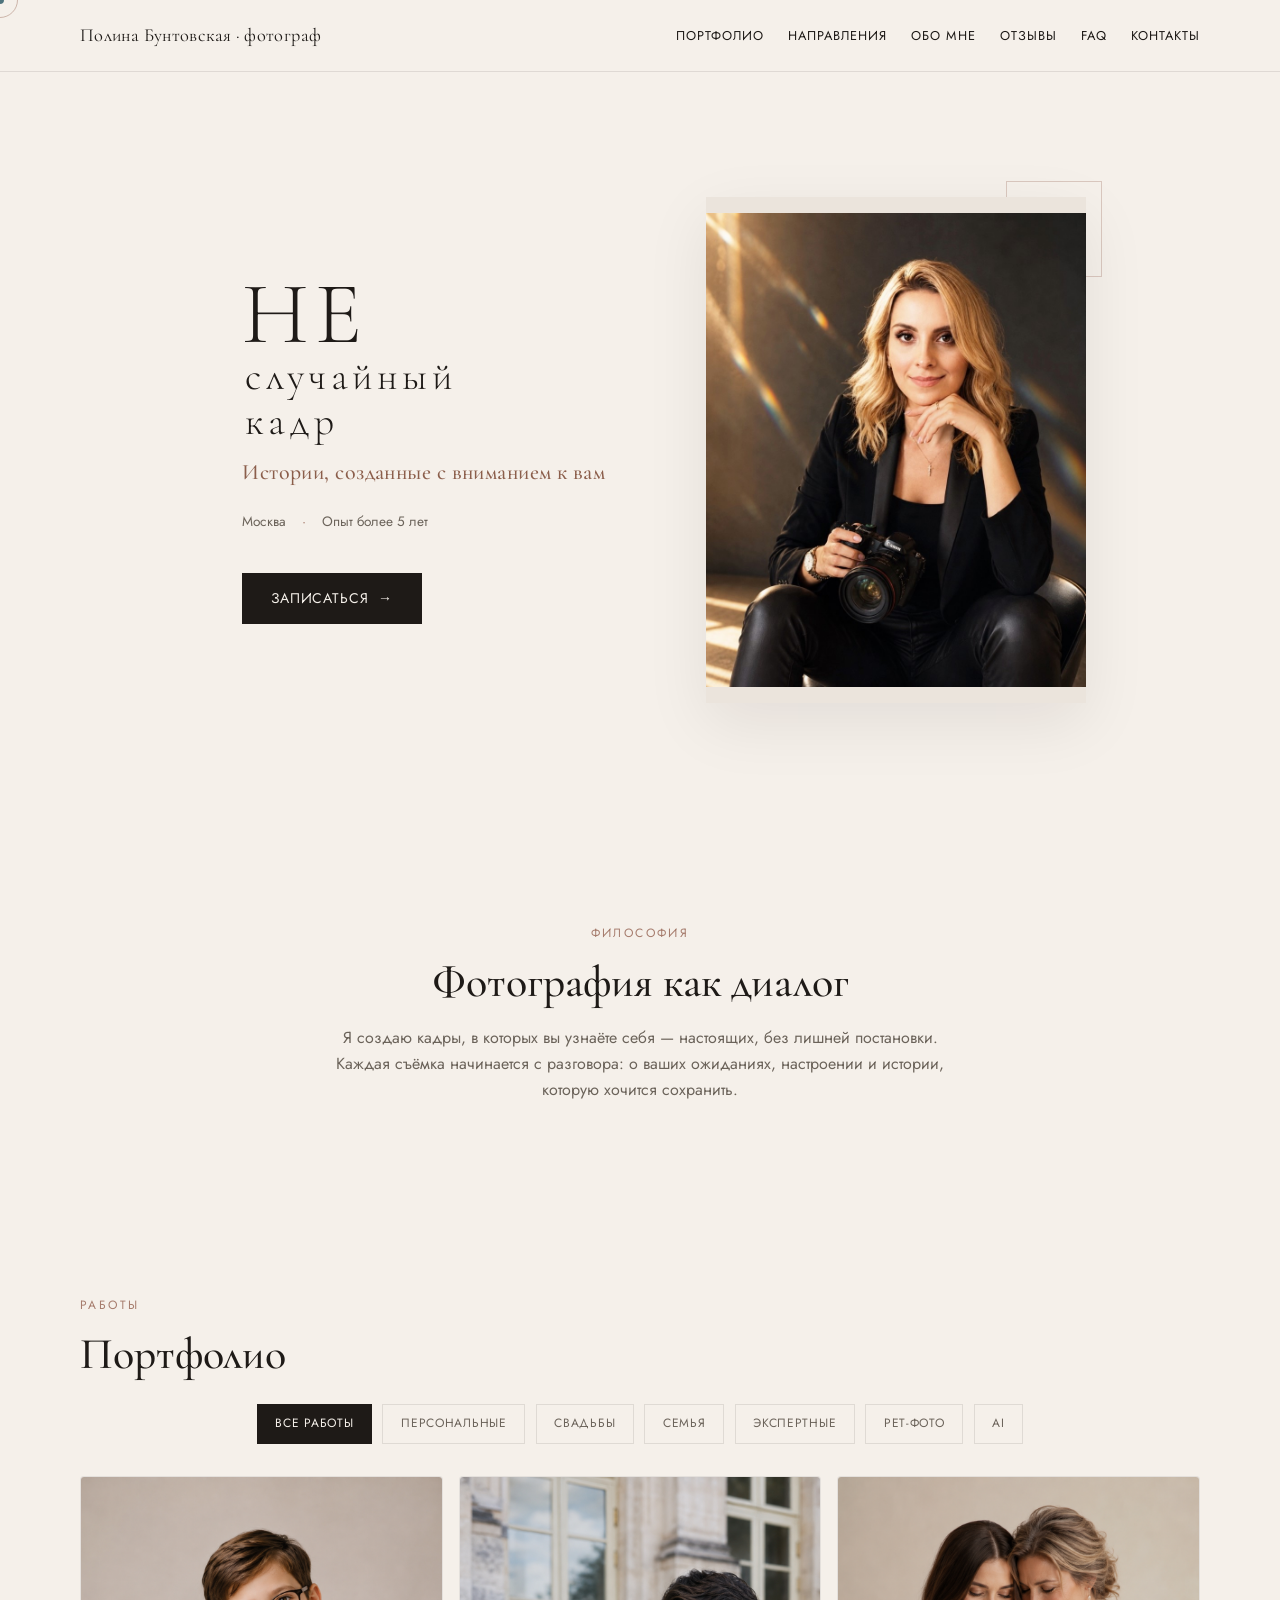
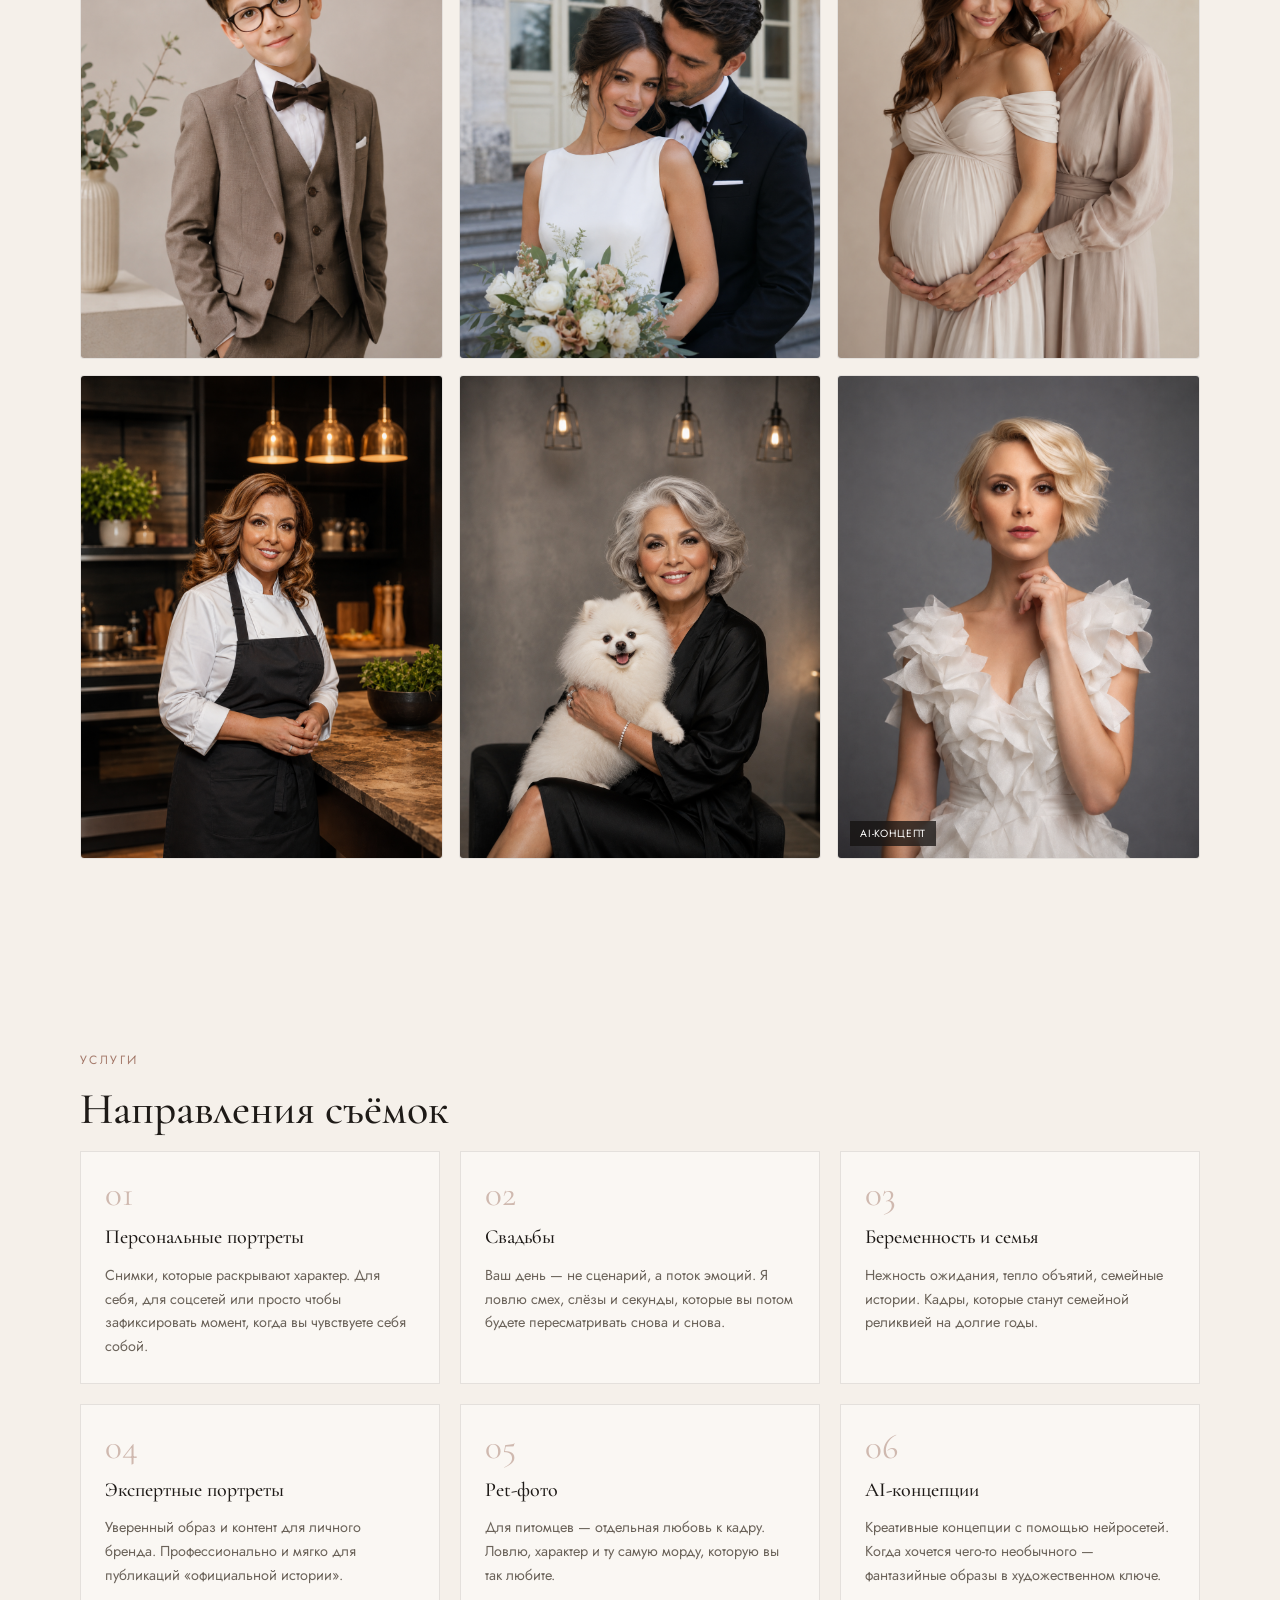
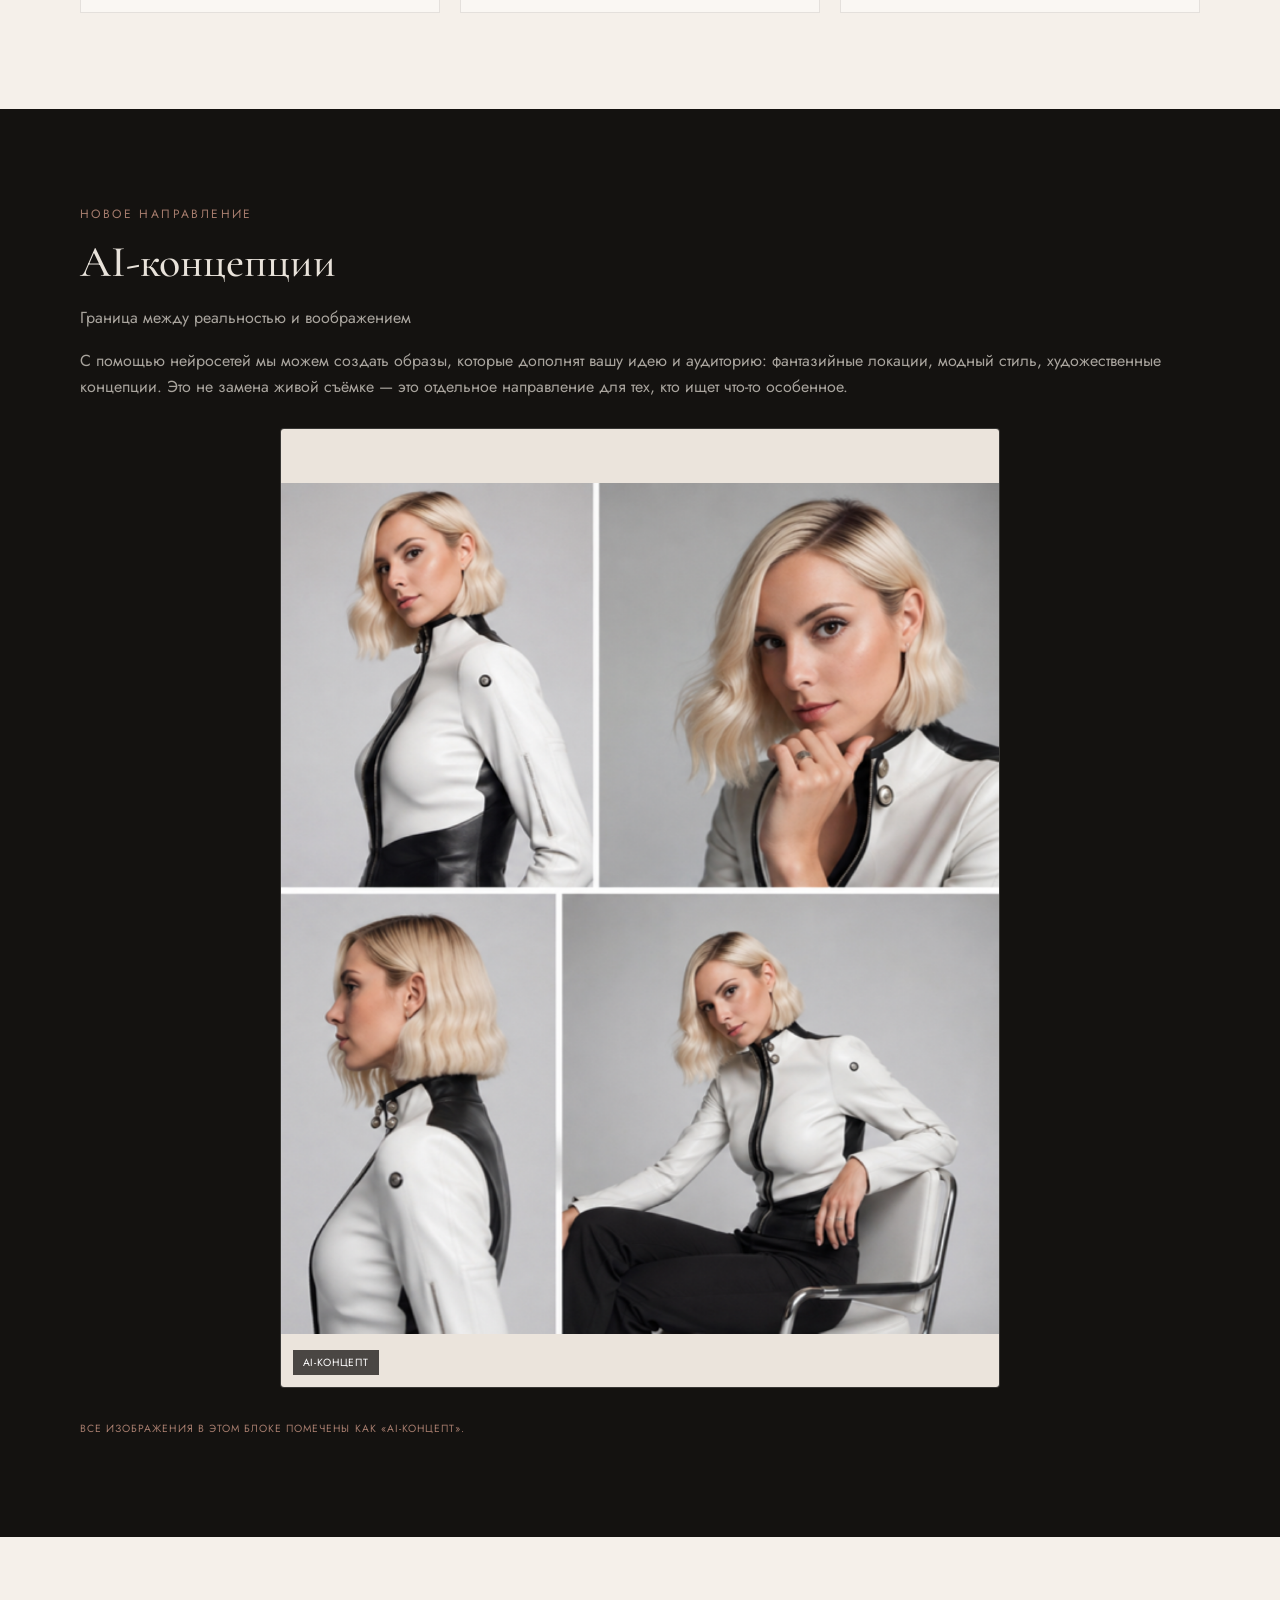
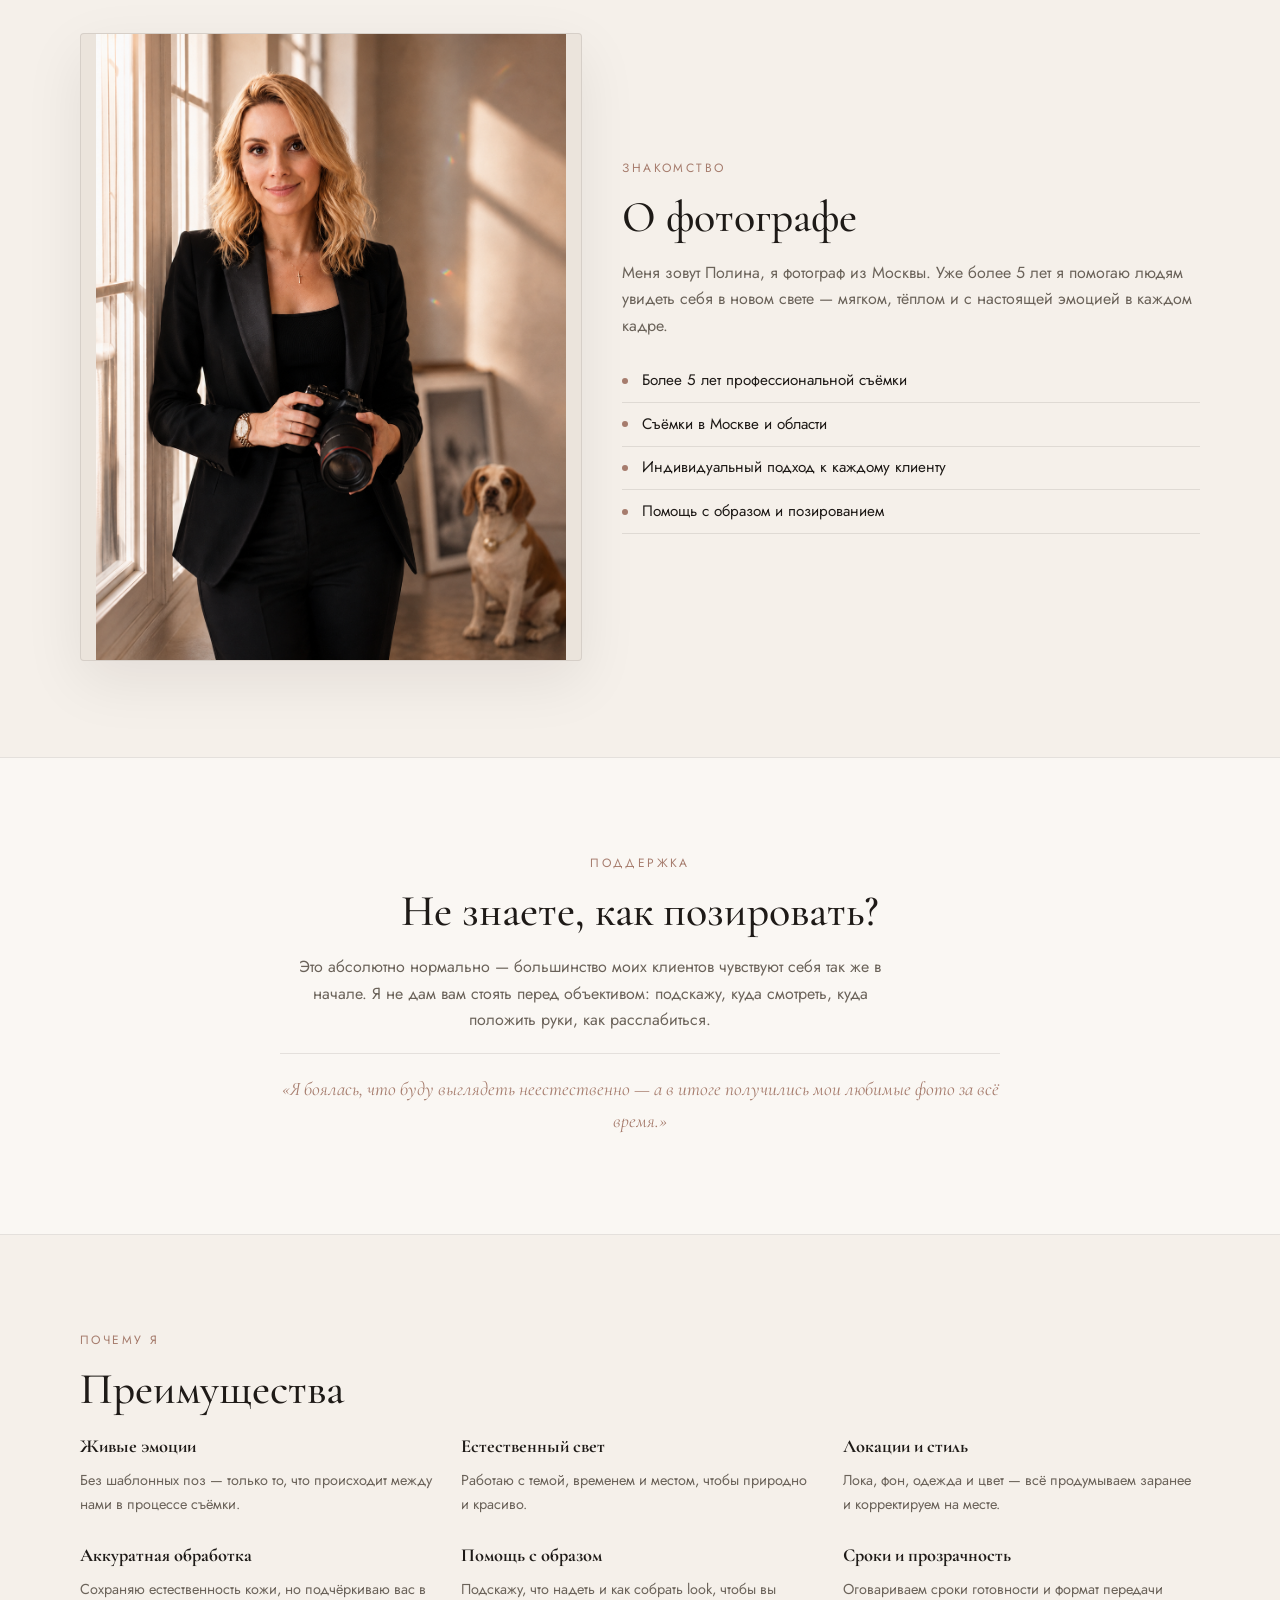
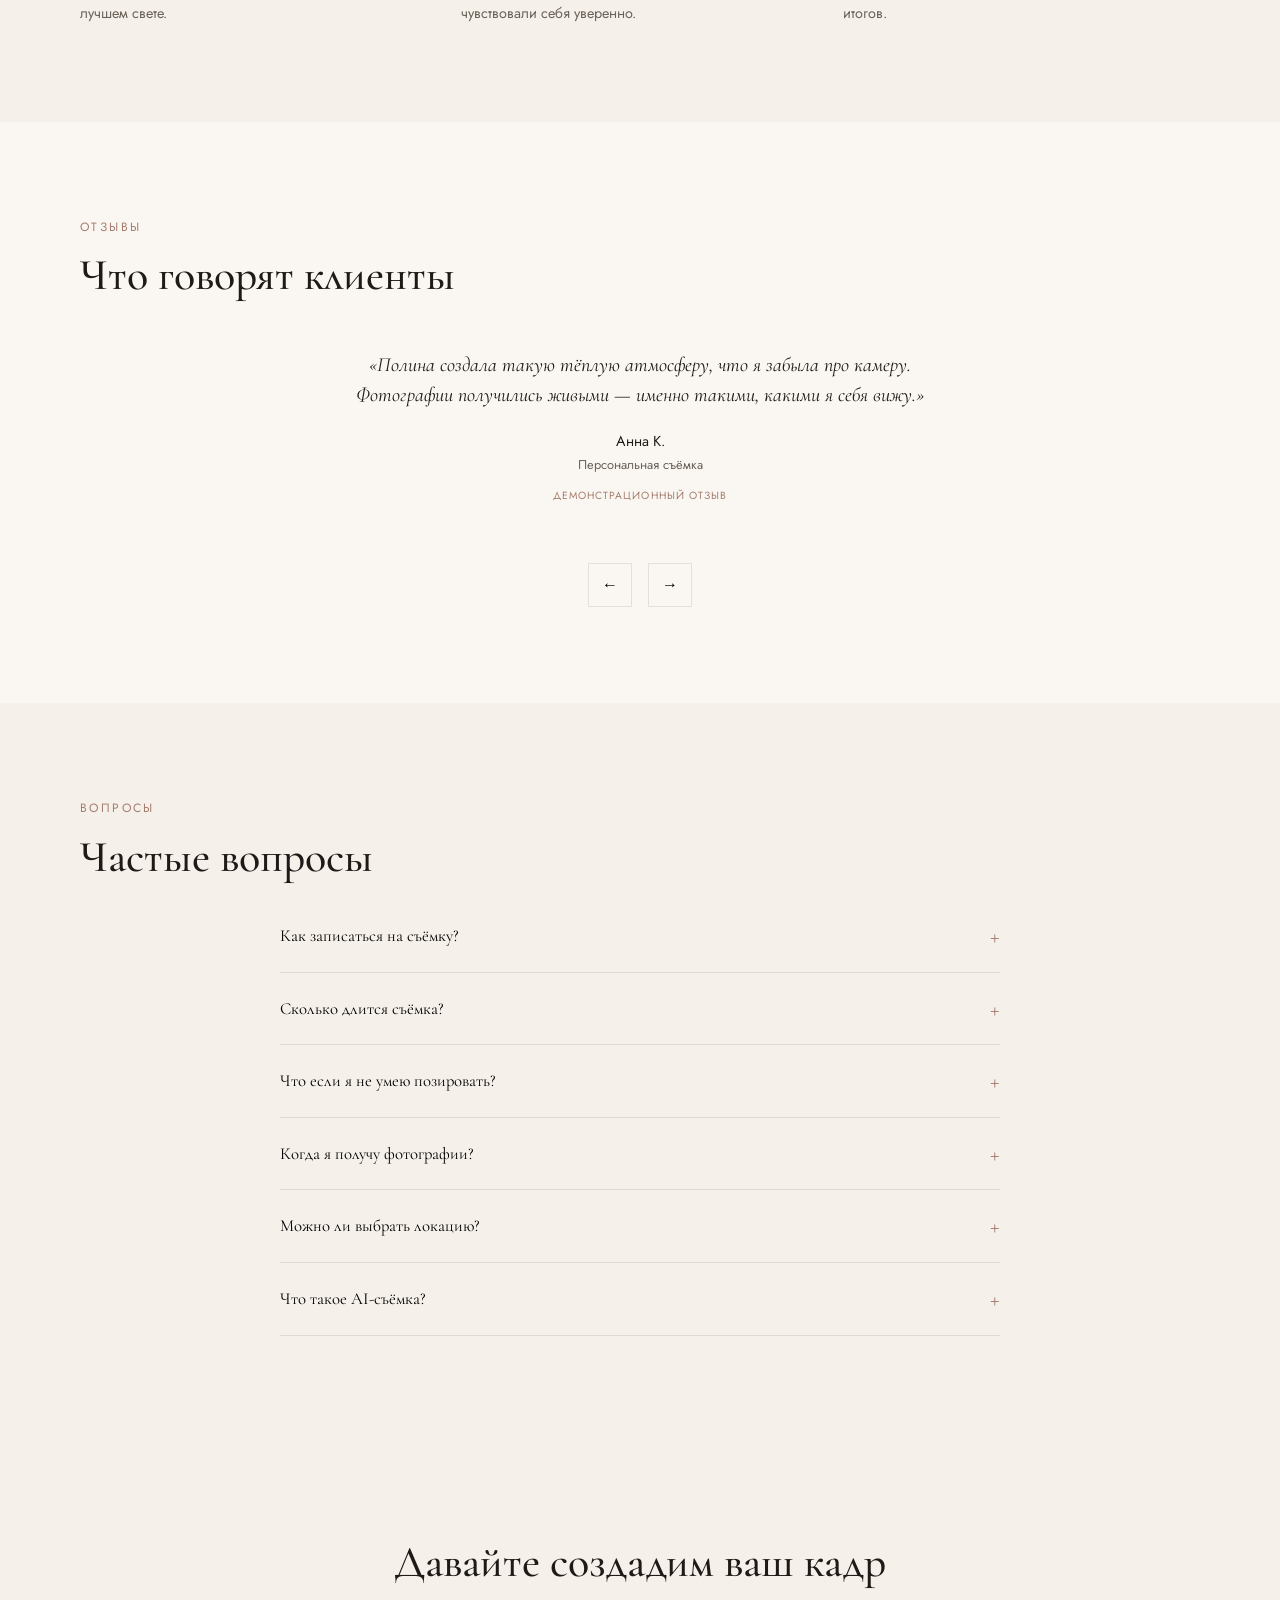
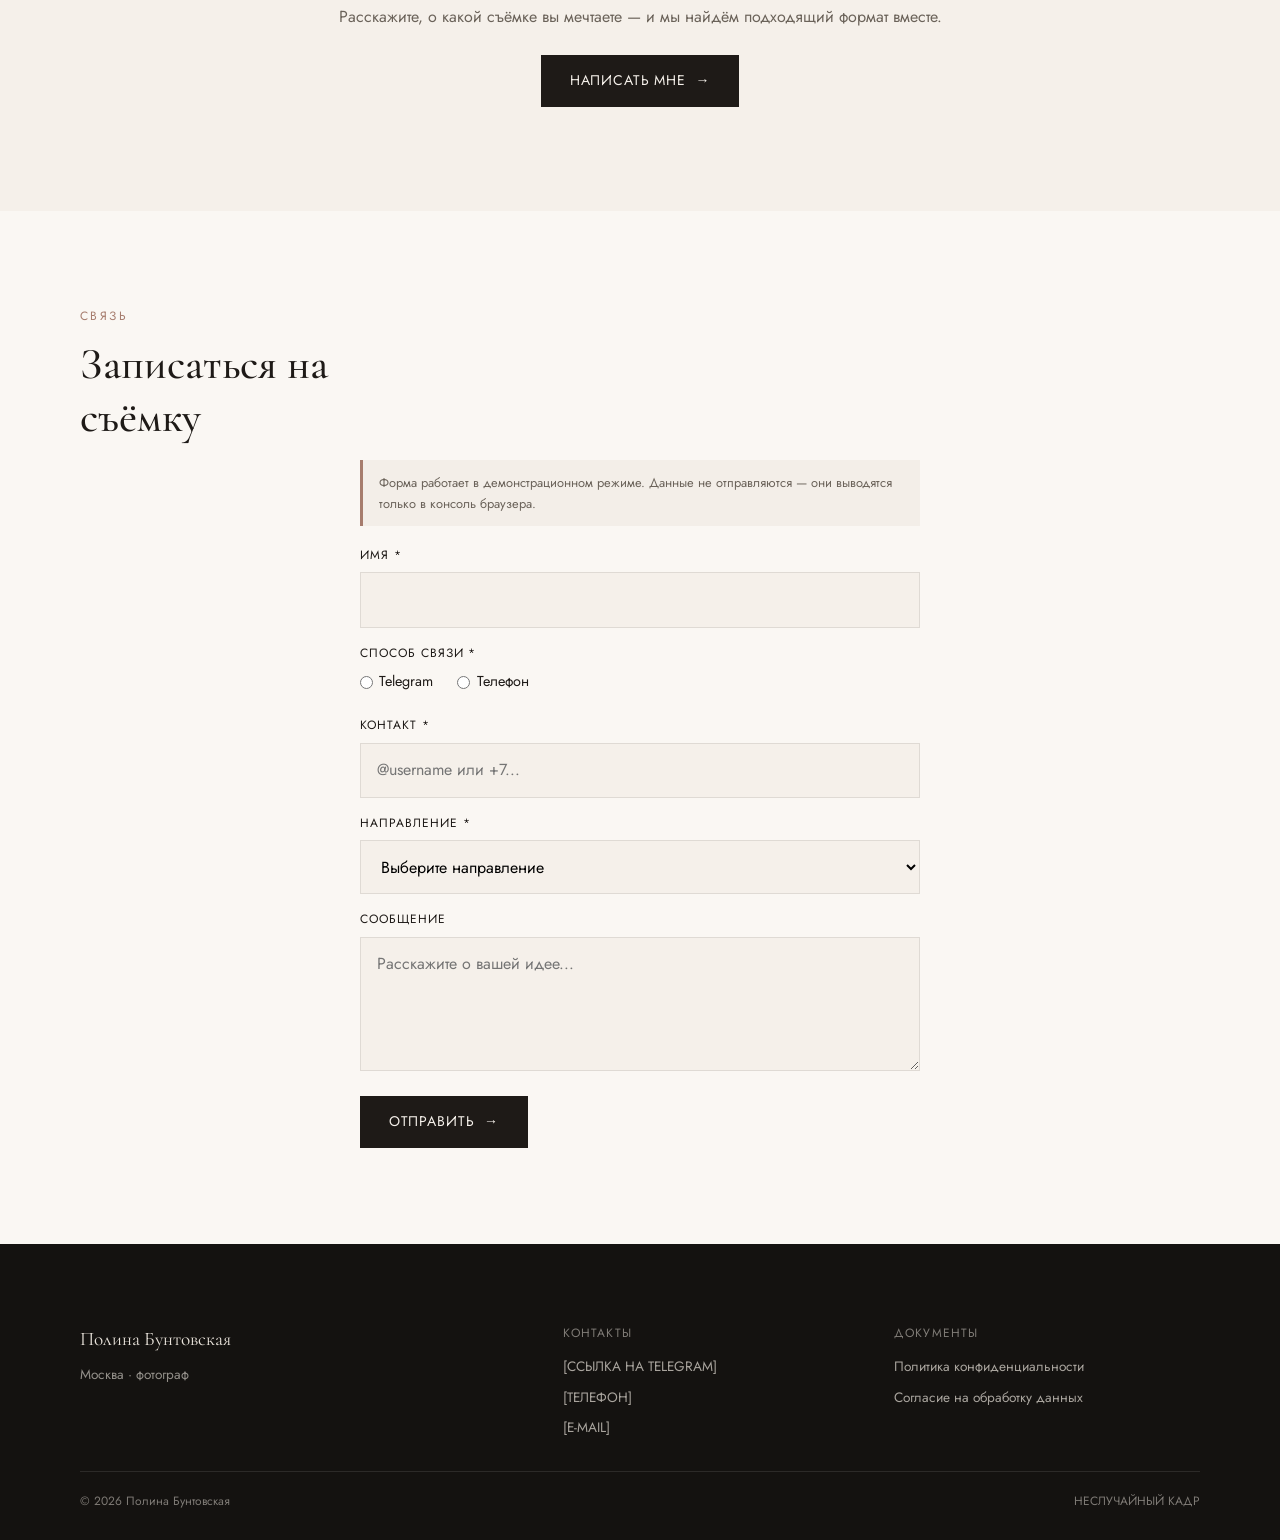
==== commit 59641589: "Разделение трёх сценариев отображения AI Co-authored-by: Cursor <cursoragent@cursor.com>" ====
--- a/index.html
+++ b/index.html
@@ -217,8 +217,8 @@
   </footer>
 
   <script src="data/content.js?v=20250824"></script>
-  <script src="data/portfolio.js?v=20250824"></script>
+  <script src="data/portfolio.js?v=20250824a"></script>
   <script src="data/reviews.js?v=20250824"></script>
-  <script src="js/main.js?v=20250824"></script>
+  <script src="js/main.js?v=20250824a"></script>
 </body>
 </html>
--- a/css/sections.css
+++ b/css/sections.css
@@ -138,9 +138,27 @@
   margin-right: auto;
 }
 .ai-block__grid { width: var(--container); margin-left: auto; margin-right: auto; }
-.ai-block__gallery { width: 100%; }
-.portfolio-item,
-.ai-block__item {
+.ai-block__gallery {
+  width: 100%;
+  max-width: min(720px, 100%);
+  margin: 0 auto;
+}
+.ai-block__gallery .ai-block__item {
+  position: relative;
+  overflow: hidden;
+  aspect-ratio: 3/4;
+  background: rgba(255, 255, 255, 0.04);
+  border: 1px solid rgba(255, 255, 255, 0.12);
+  border-radius: var(--radius);
+}
+.ai-block__gallery .ai-block__item img {
+  width: 100%;
+  height: 100%;
+  object-fit: contain;
+  object-position: center;
+  background: #ebe4dc;
+}
+.portfolio-item {
   position: relative;
   overflow: hidden;
   aspect-ratio: 3/4;
@@ -150,8 +168,7 @@
 }
 .portfolio-item--featured { cursor: pointer; }
 .portfolio-item.hidden { display: none; }
-.portfolio-item__img,
-.ai-block__item img {
+.portfolio-item__img {
   width: 100%;
   height: 100%;
   object-fit: cover;
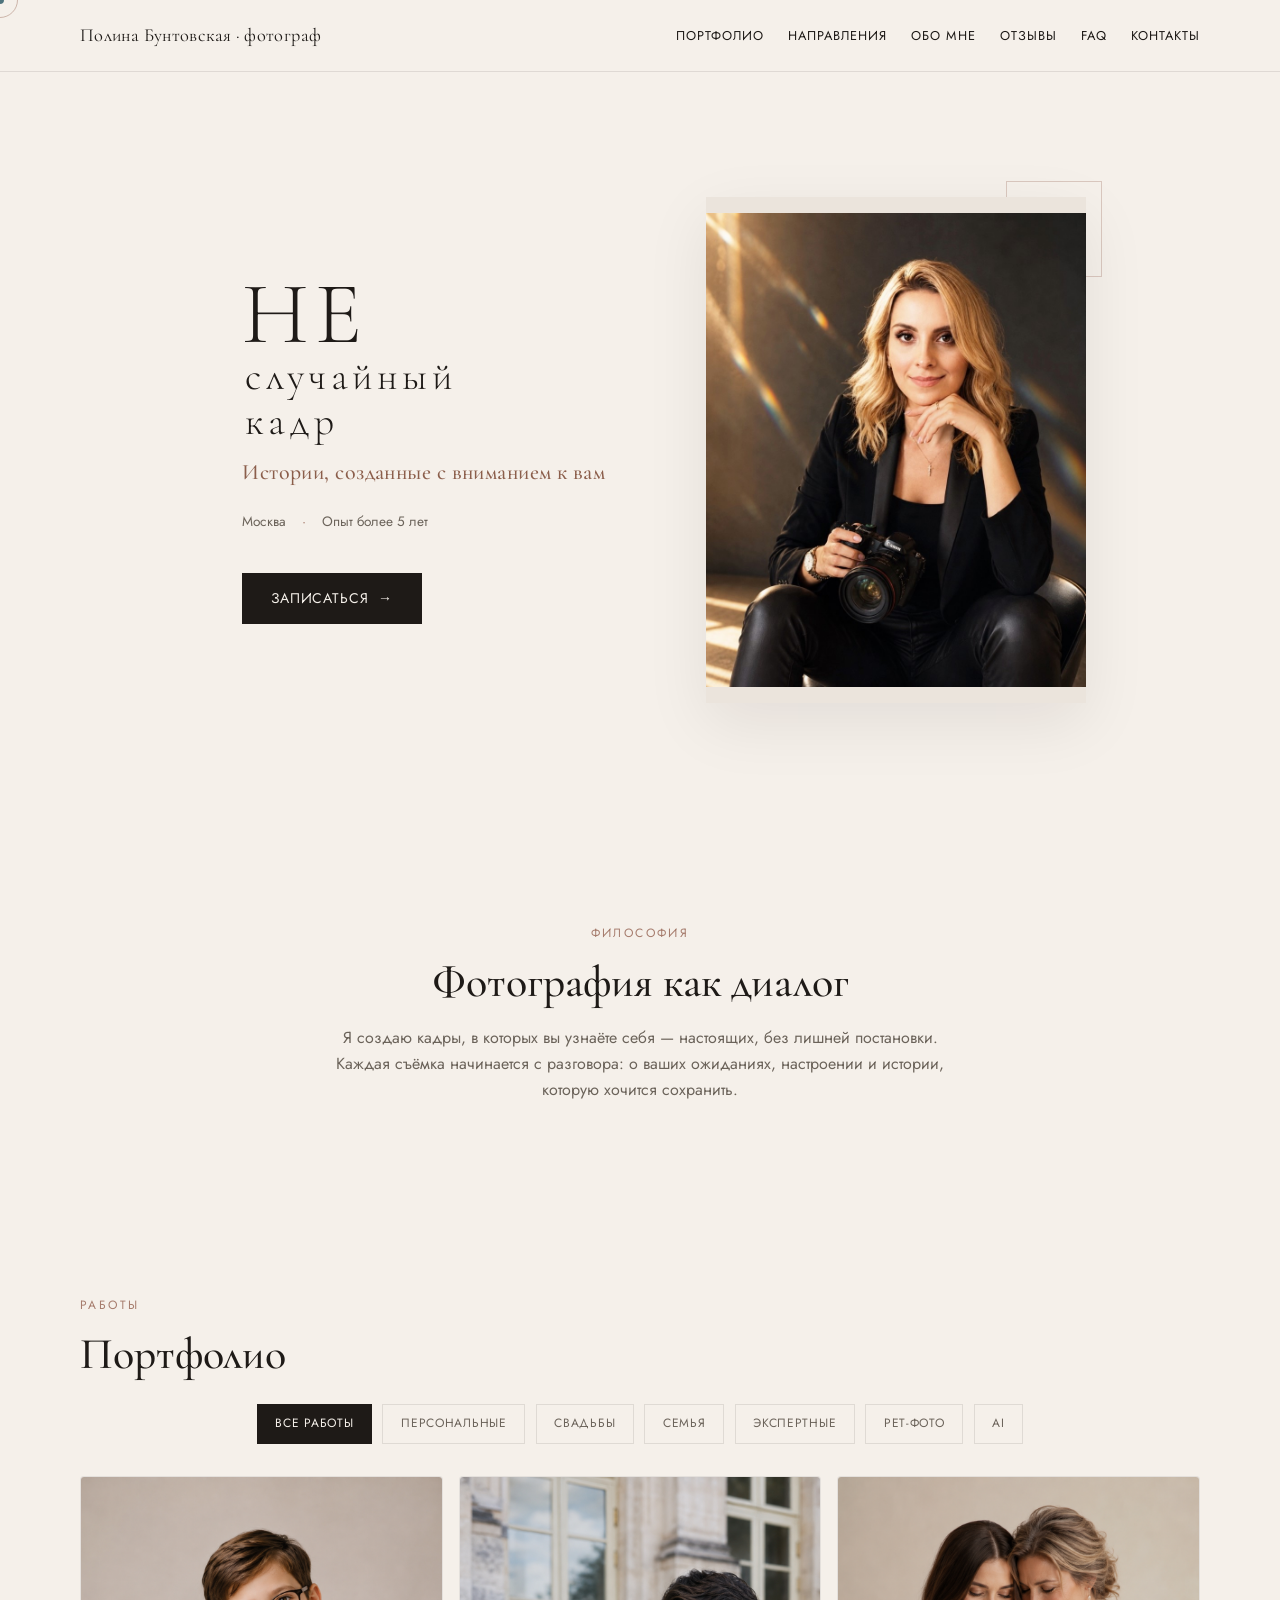
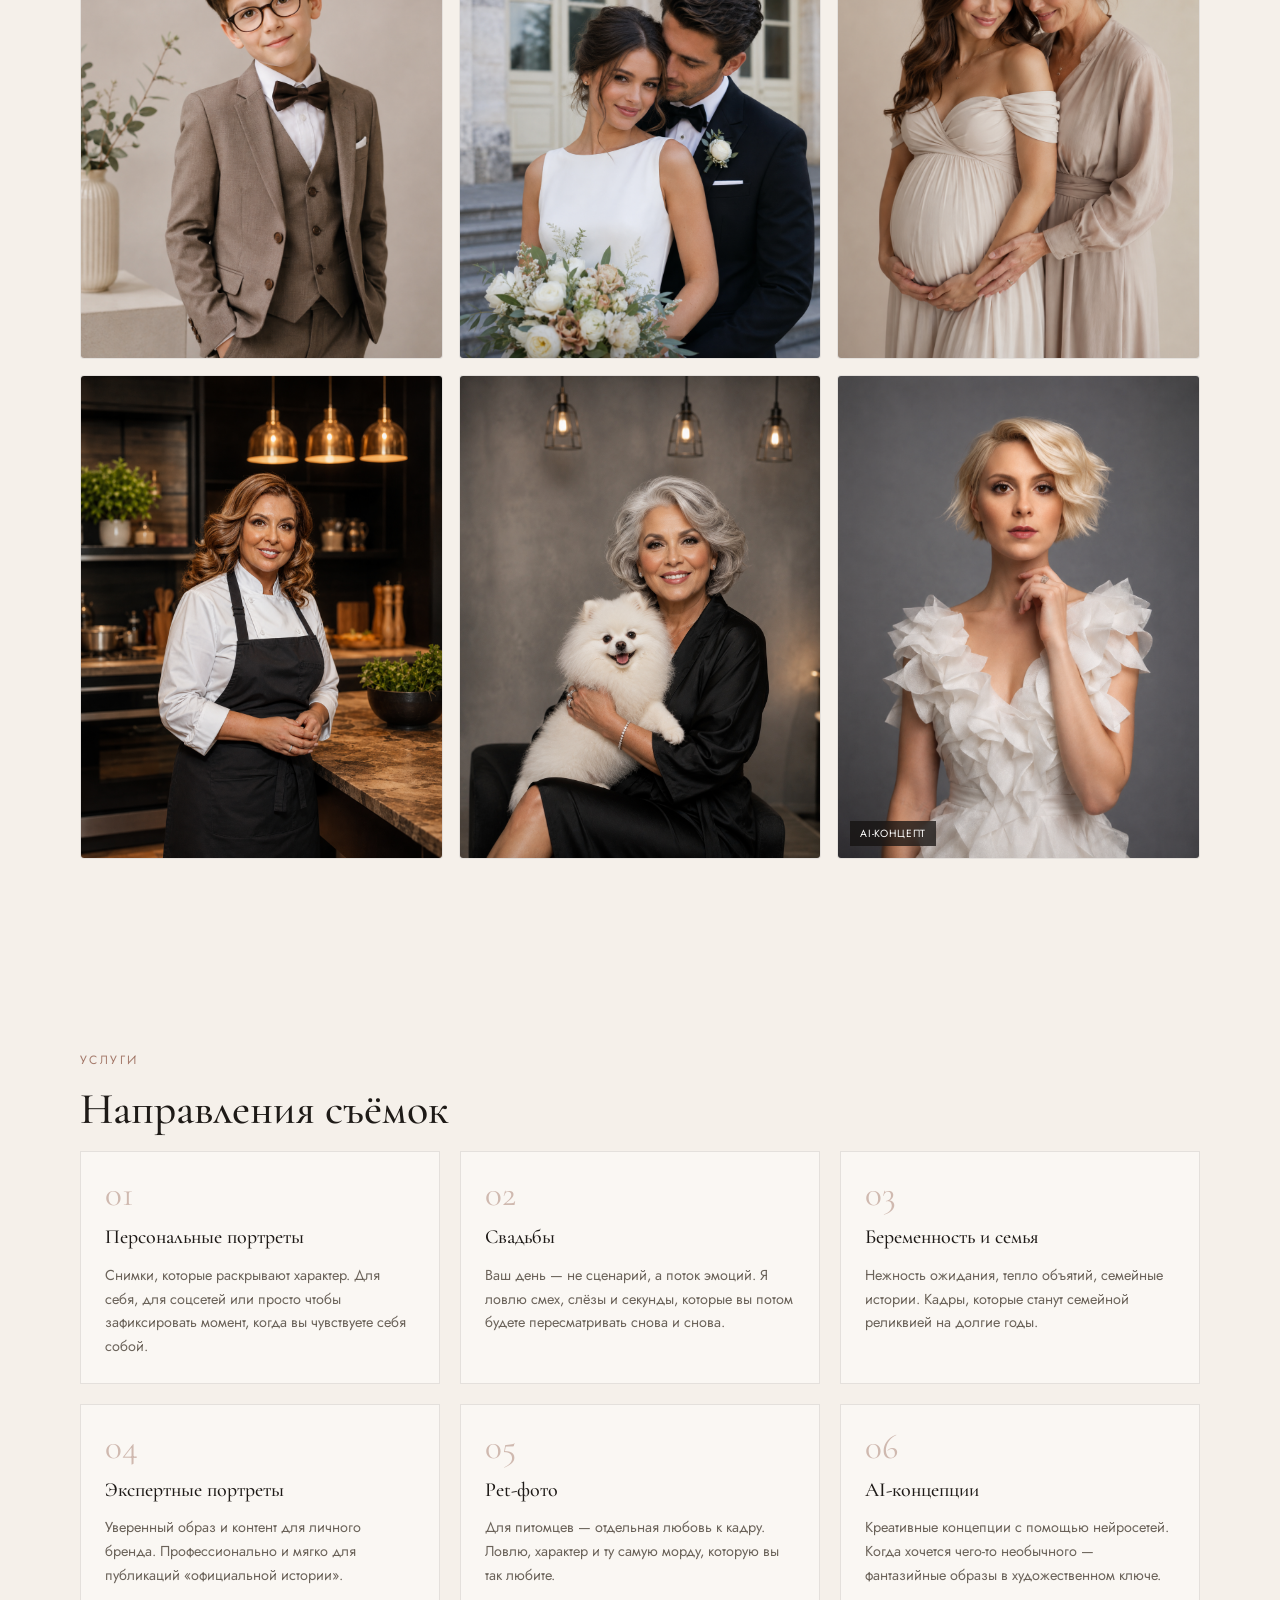
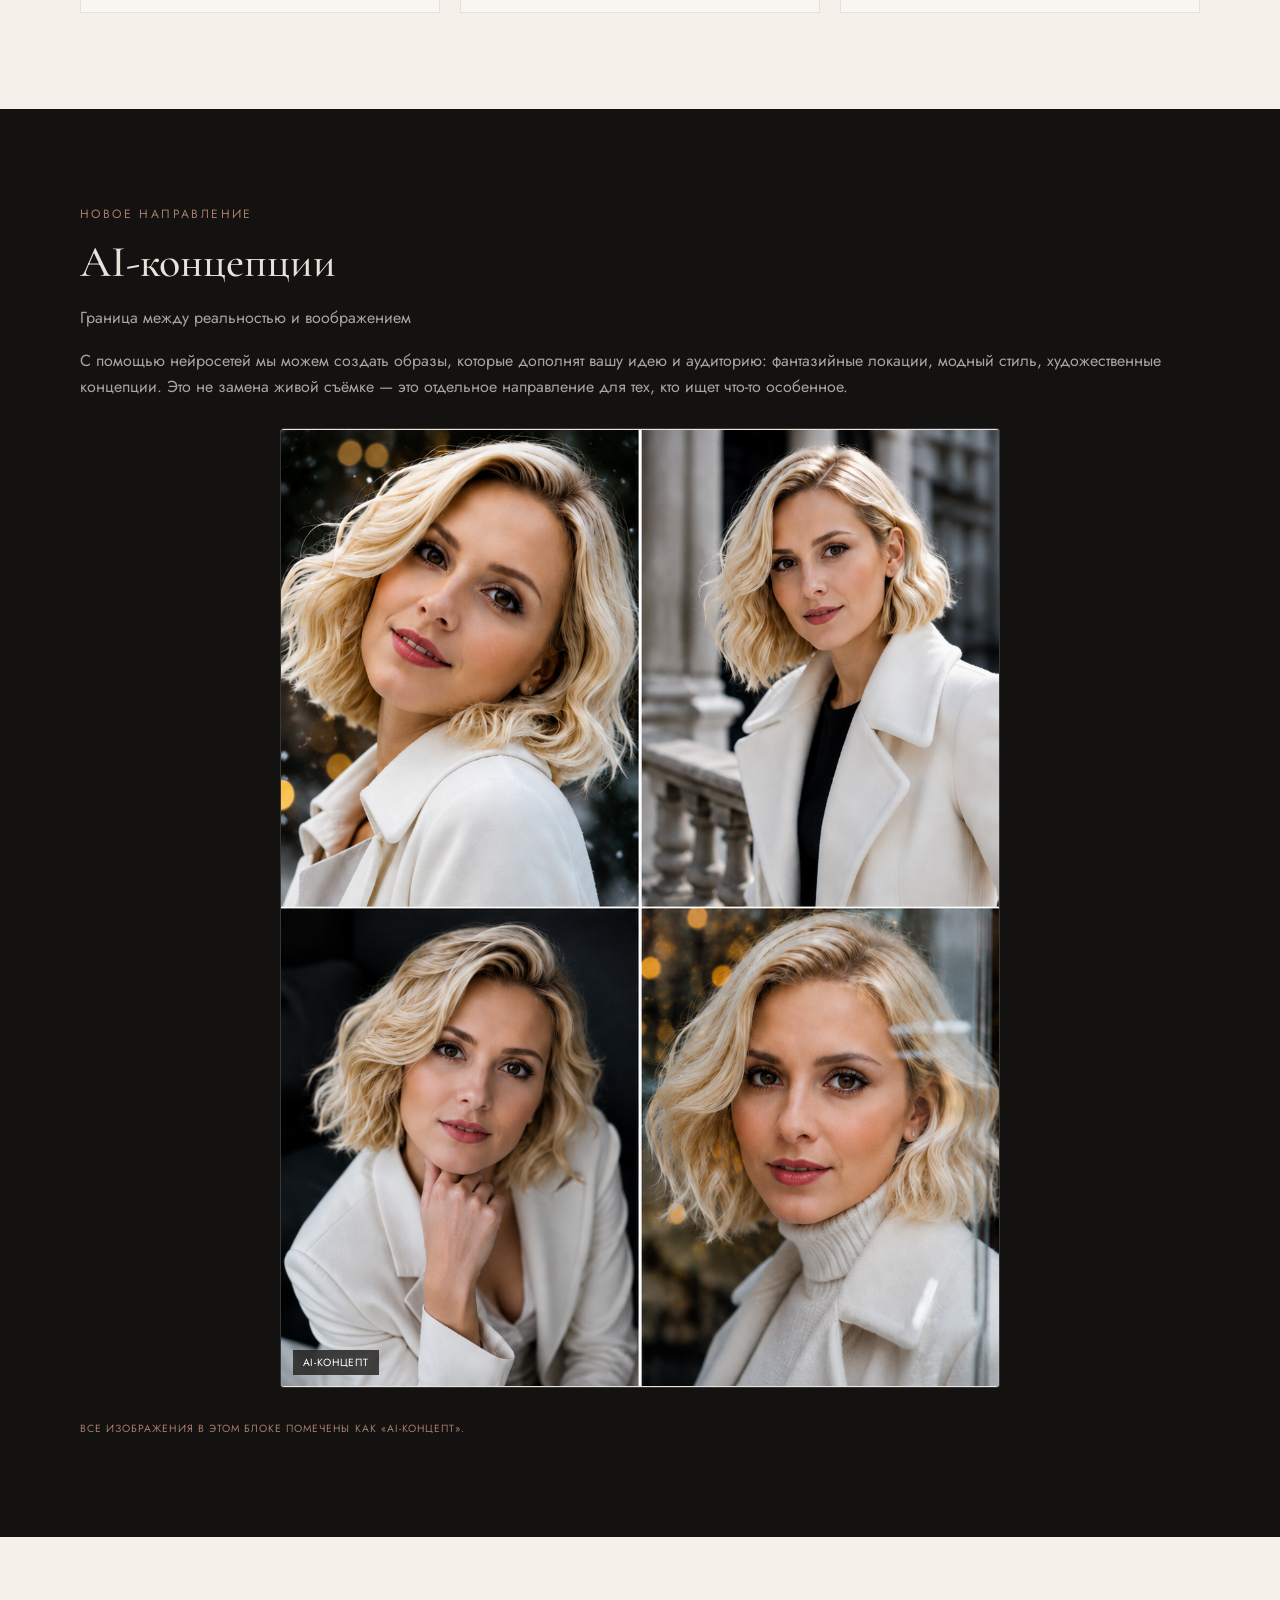
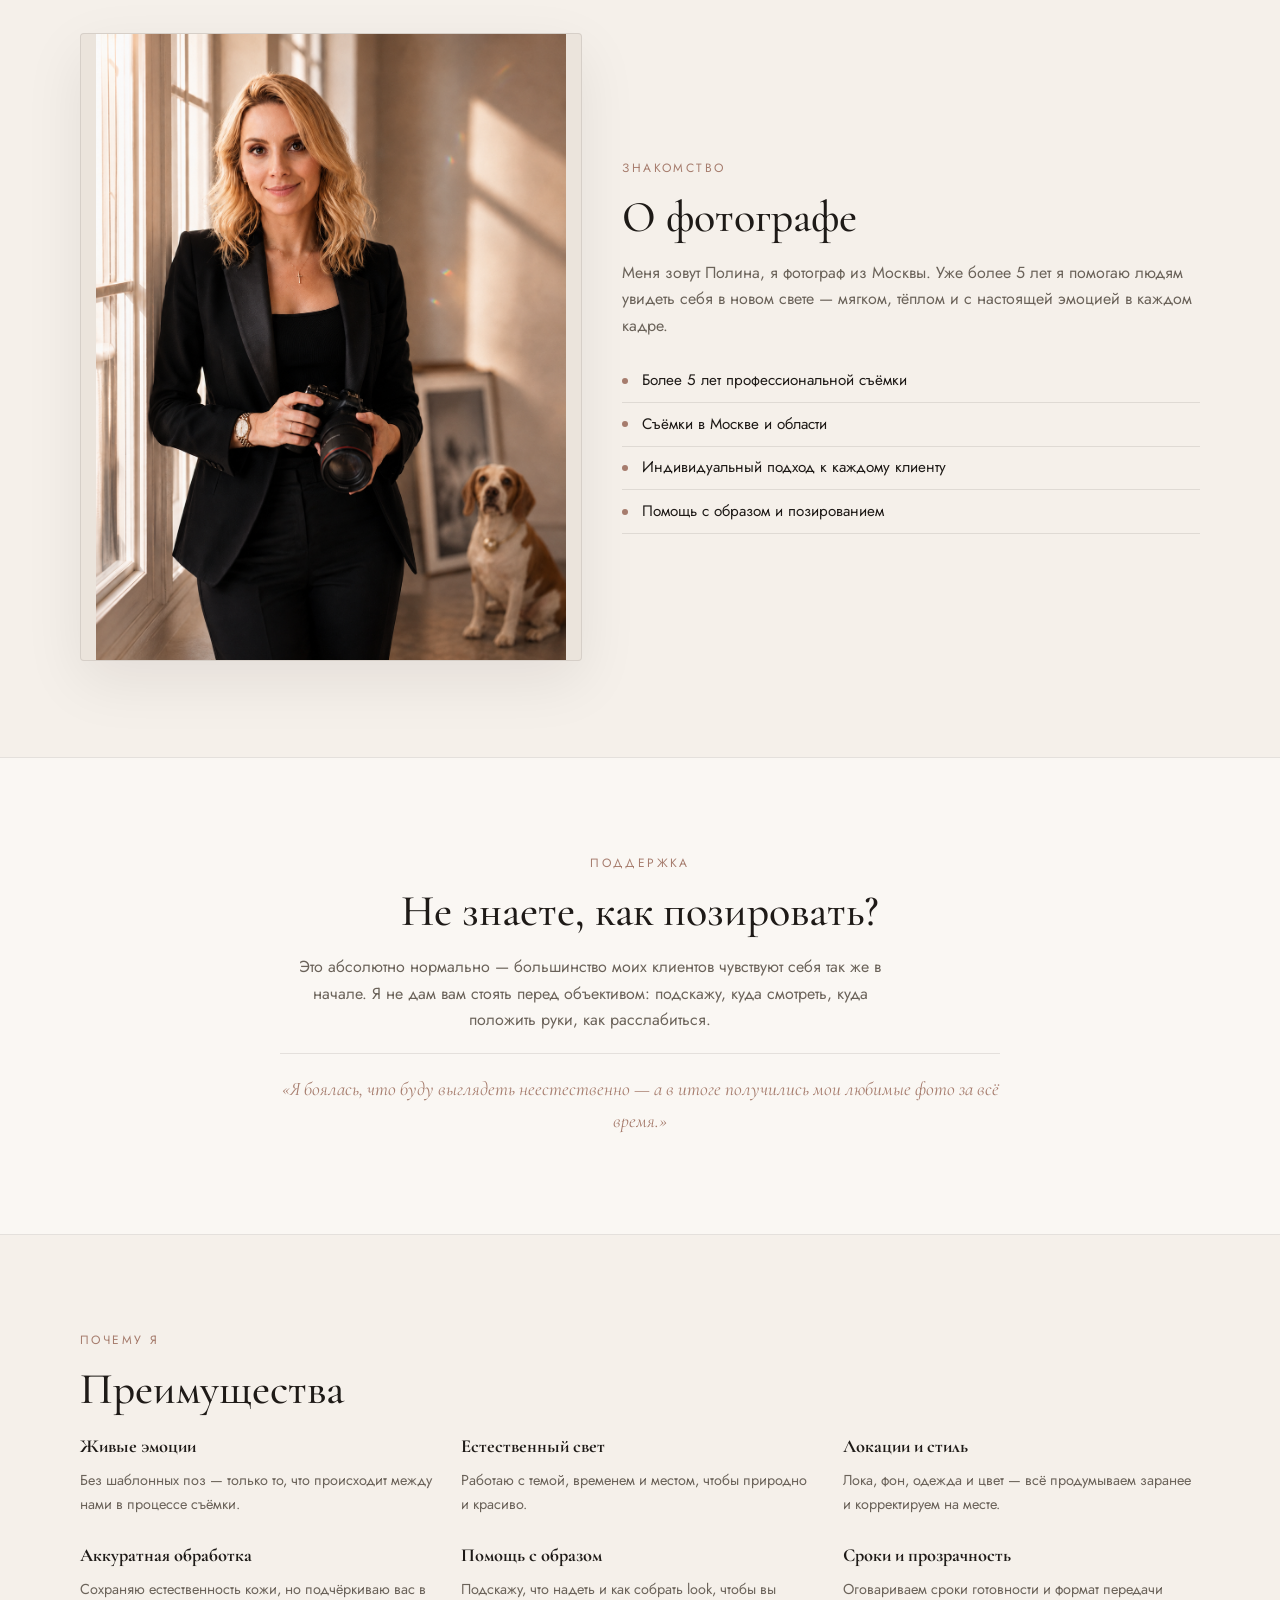
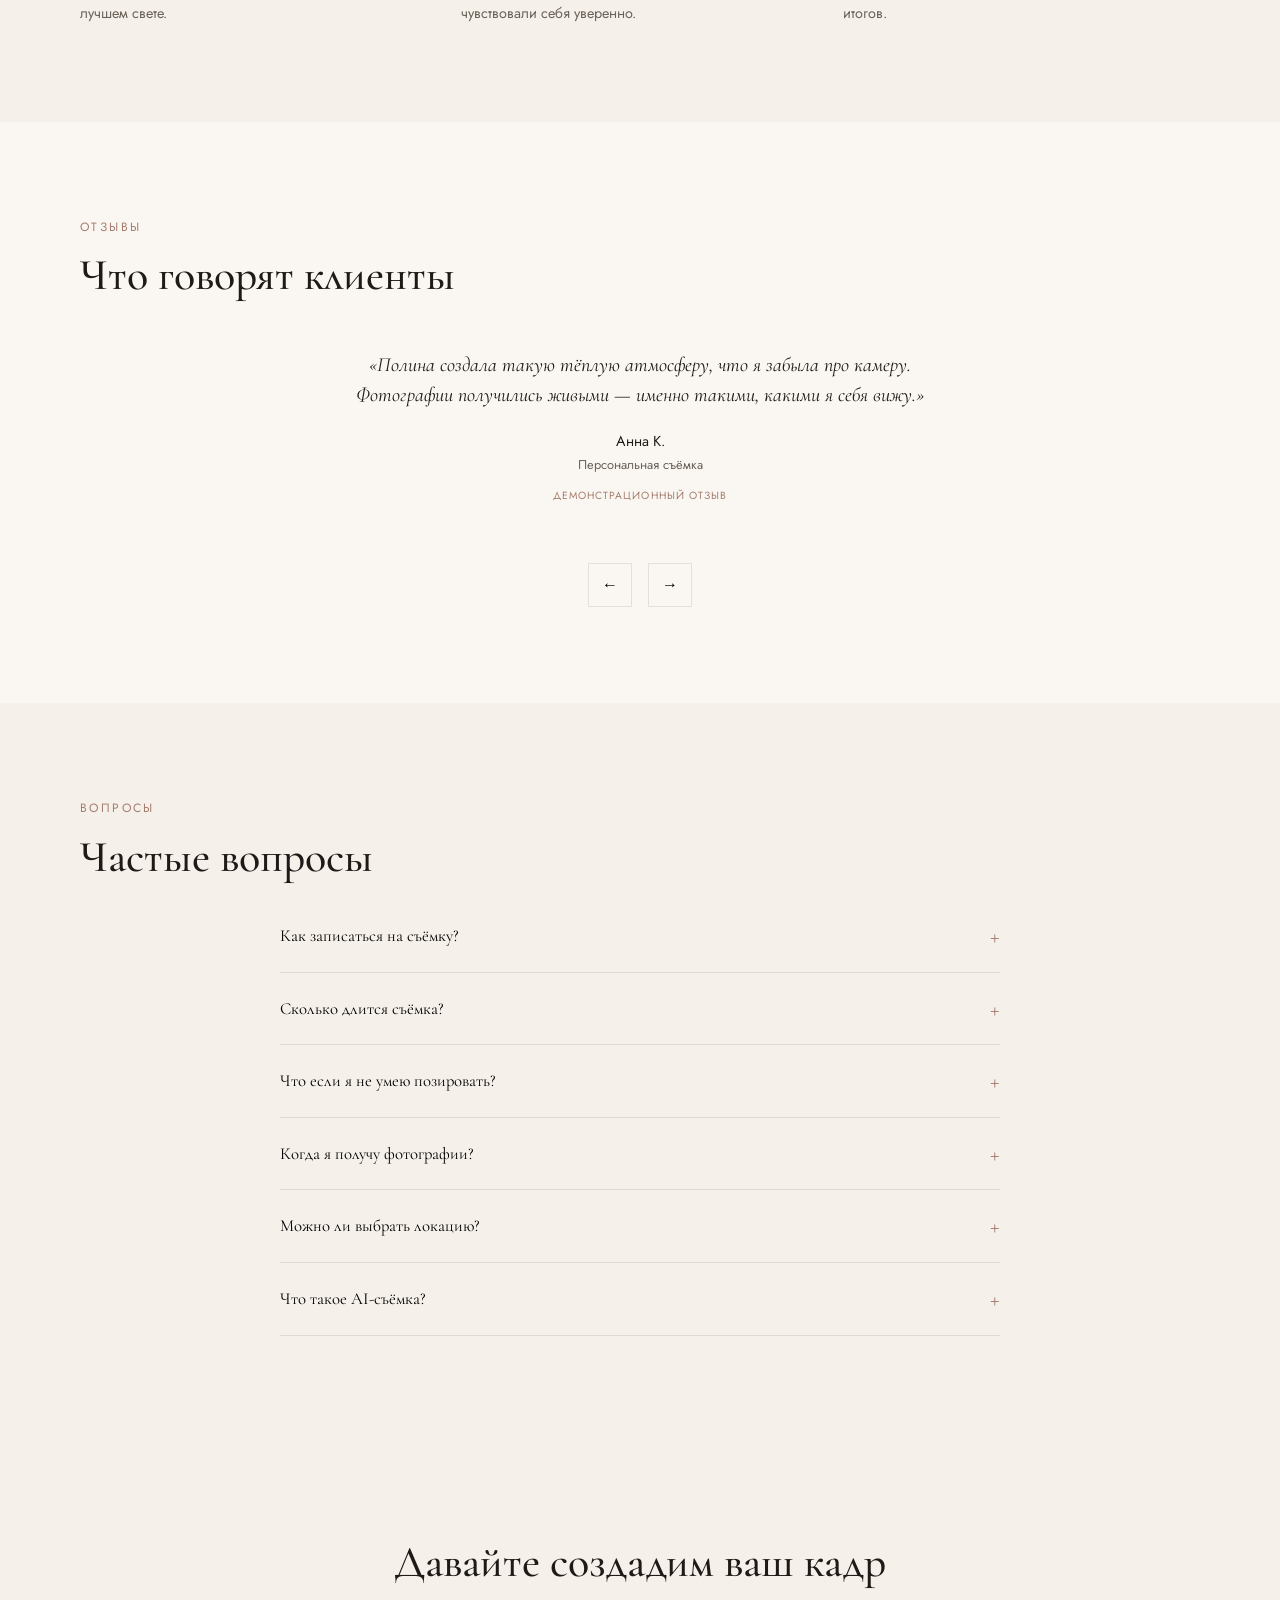
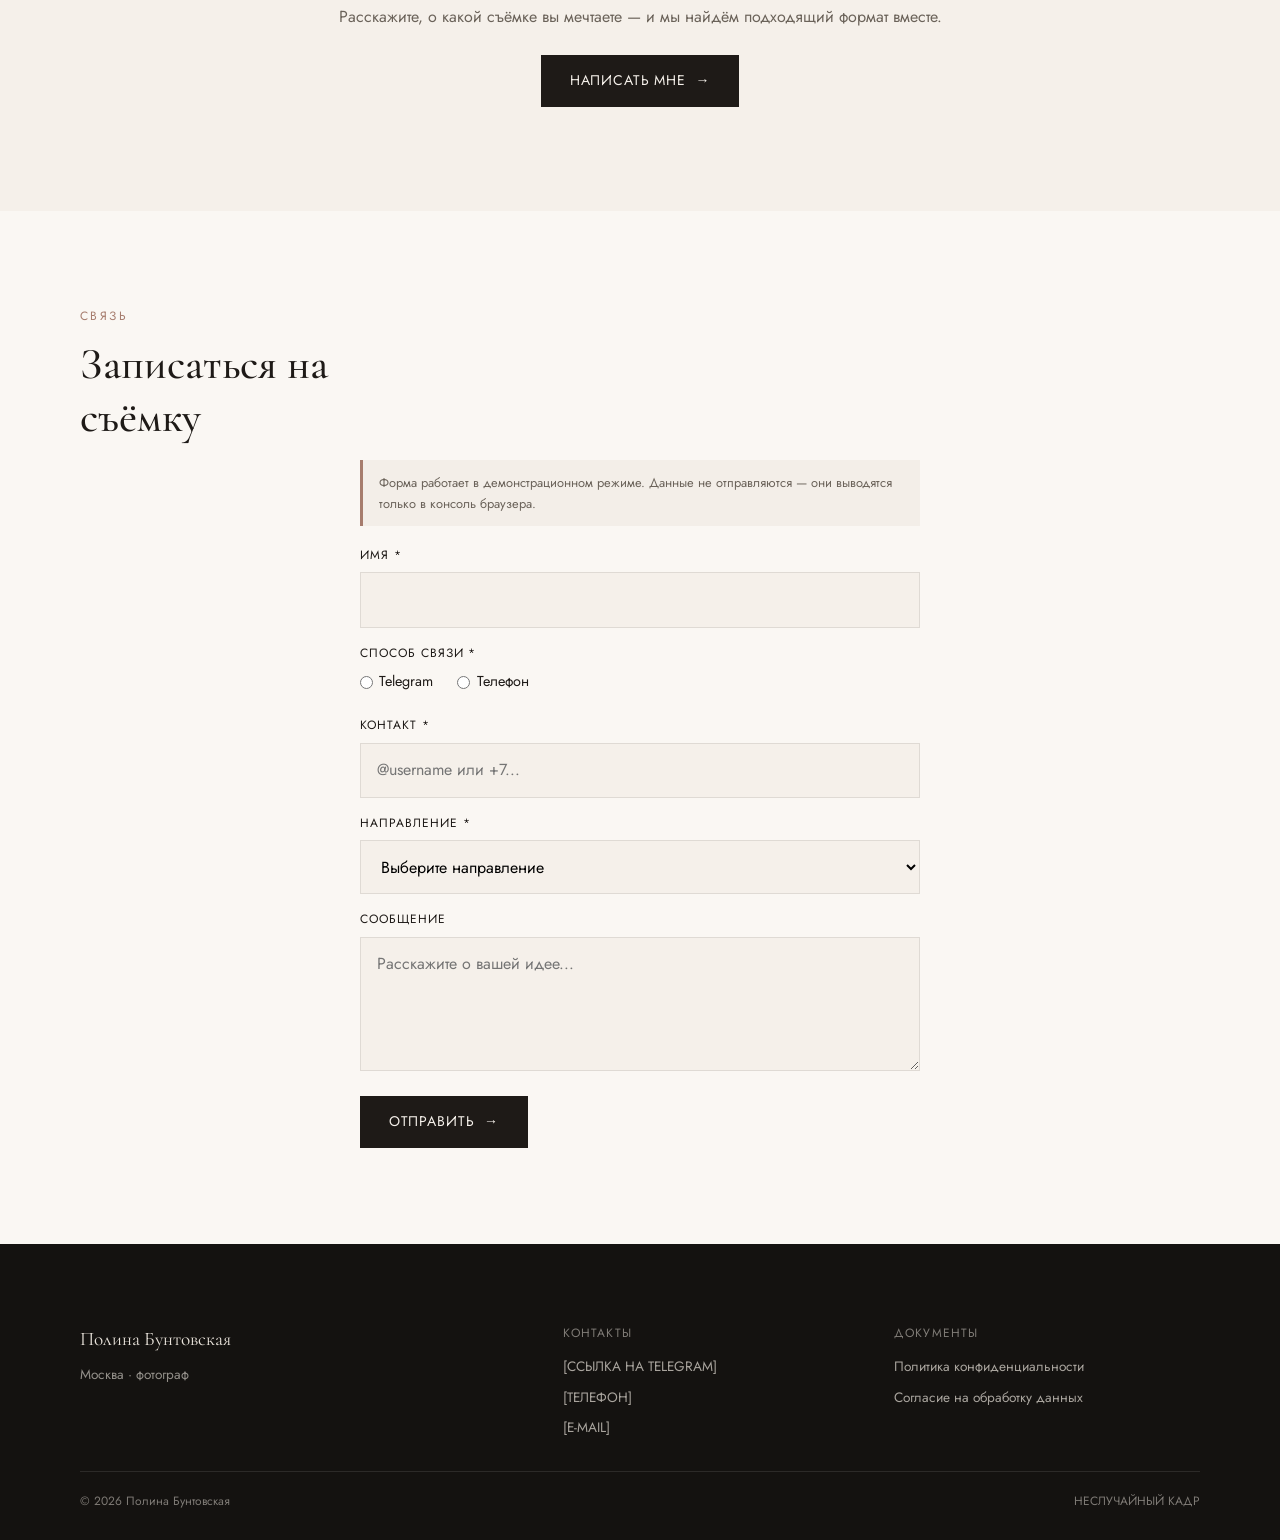
==== commit d2cba8e3: "Исправление изображений и логики AI Co-authored-by: Cursor <cursoragent@cursor.com>" ====
--- a/index.html
+++ b/index.html
@@ -217,8 +217,8 @@
   </footer>
 
   <script src="data/content.js?v=20250824"></script>
-  <script src="data/portfolio.js?v=20250824a"></script>
+  <script src="data/portfolio.js?v=20250824b"></script>
   <script src="data/reviews.js?v=20250824"></script>
-  <script src="js/main.js?v=20250824a"></script>
+  <script src="js/main.js?v=20250824b"></script>
 </body>
 </html>
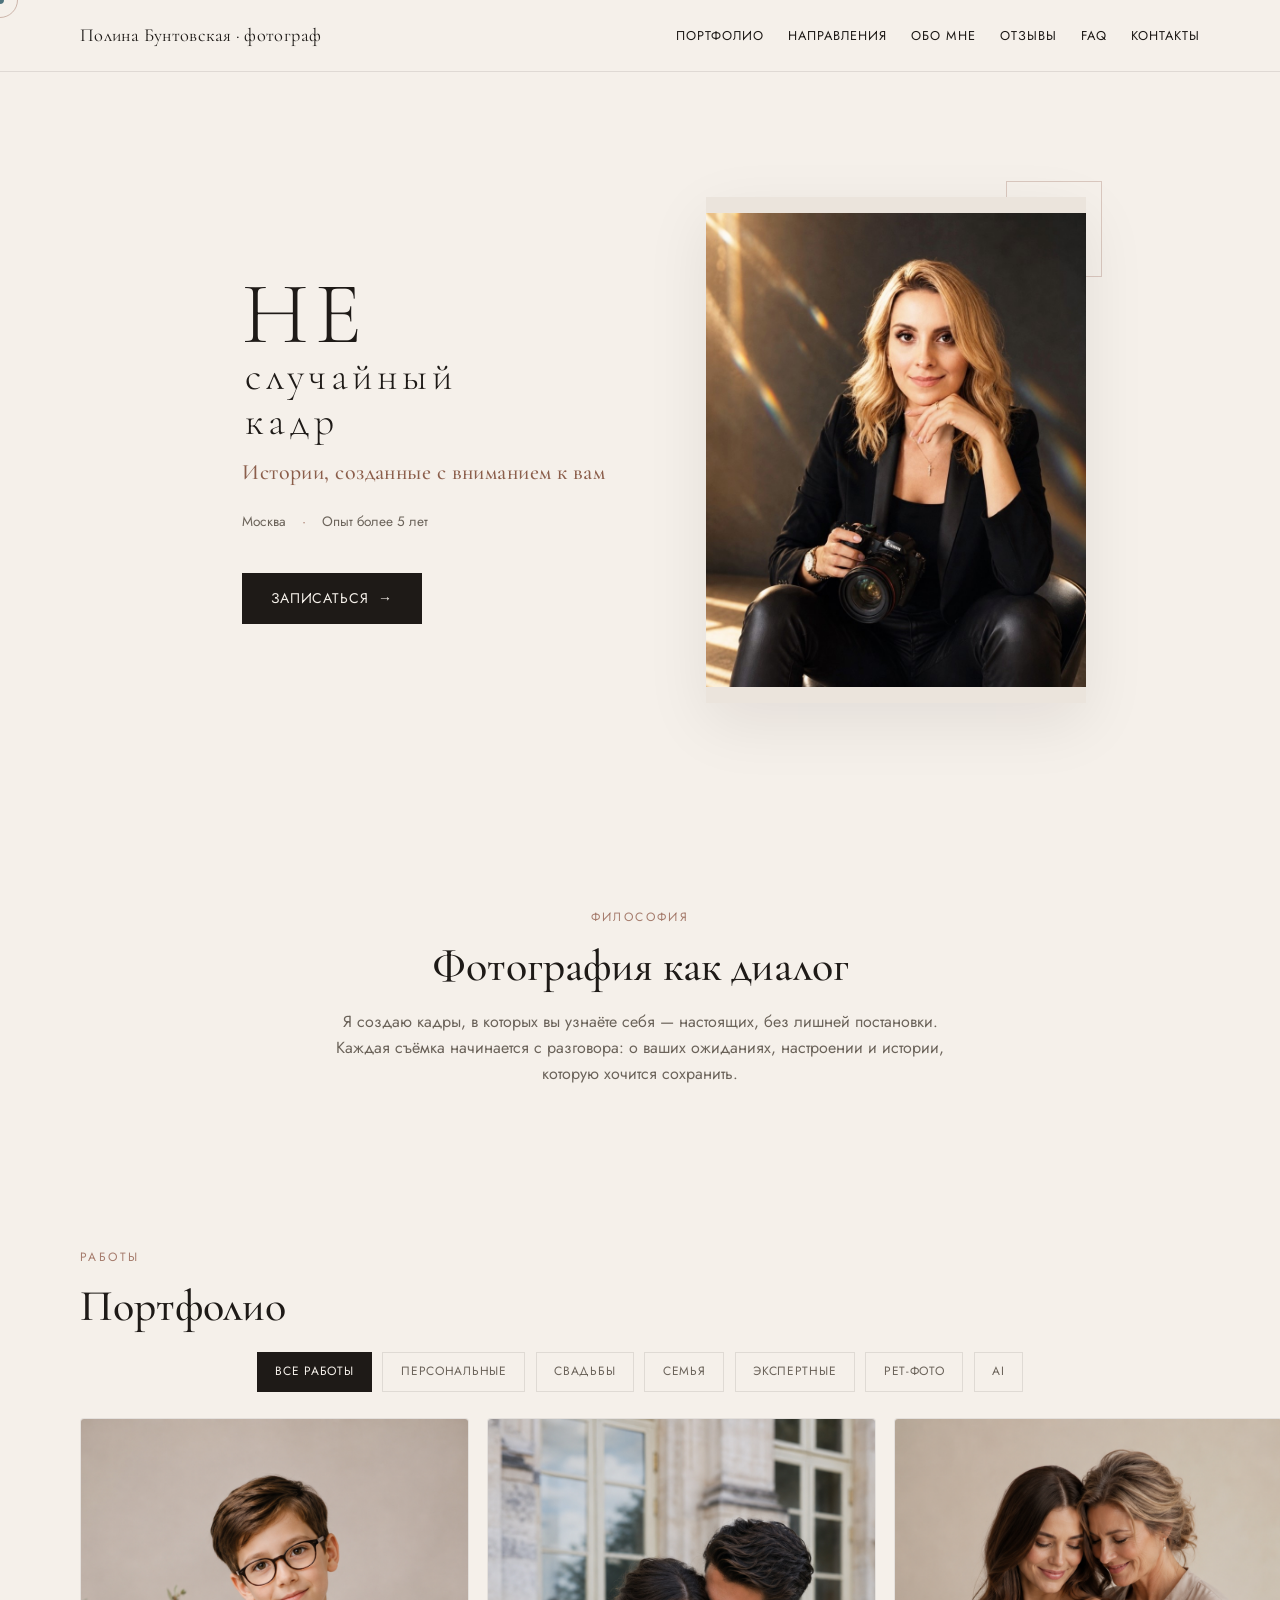
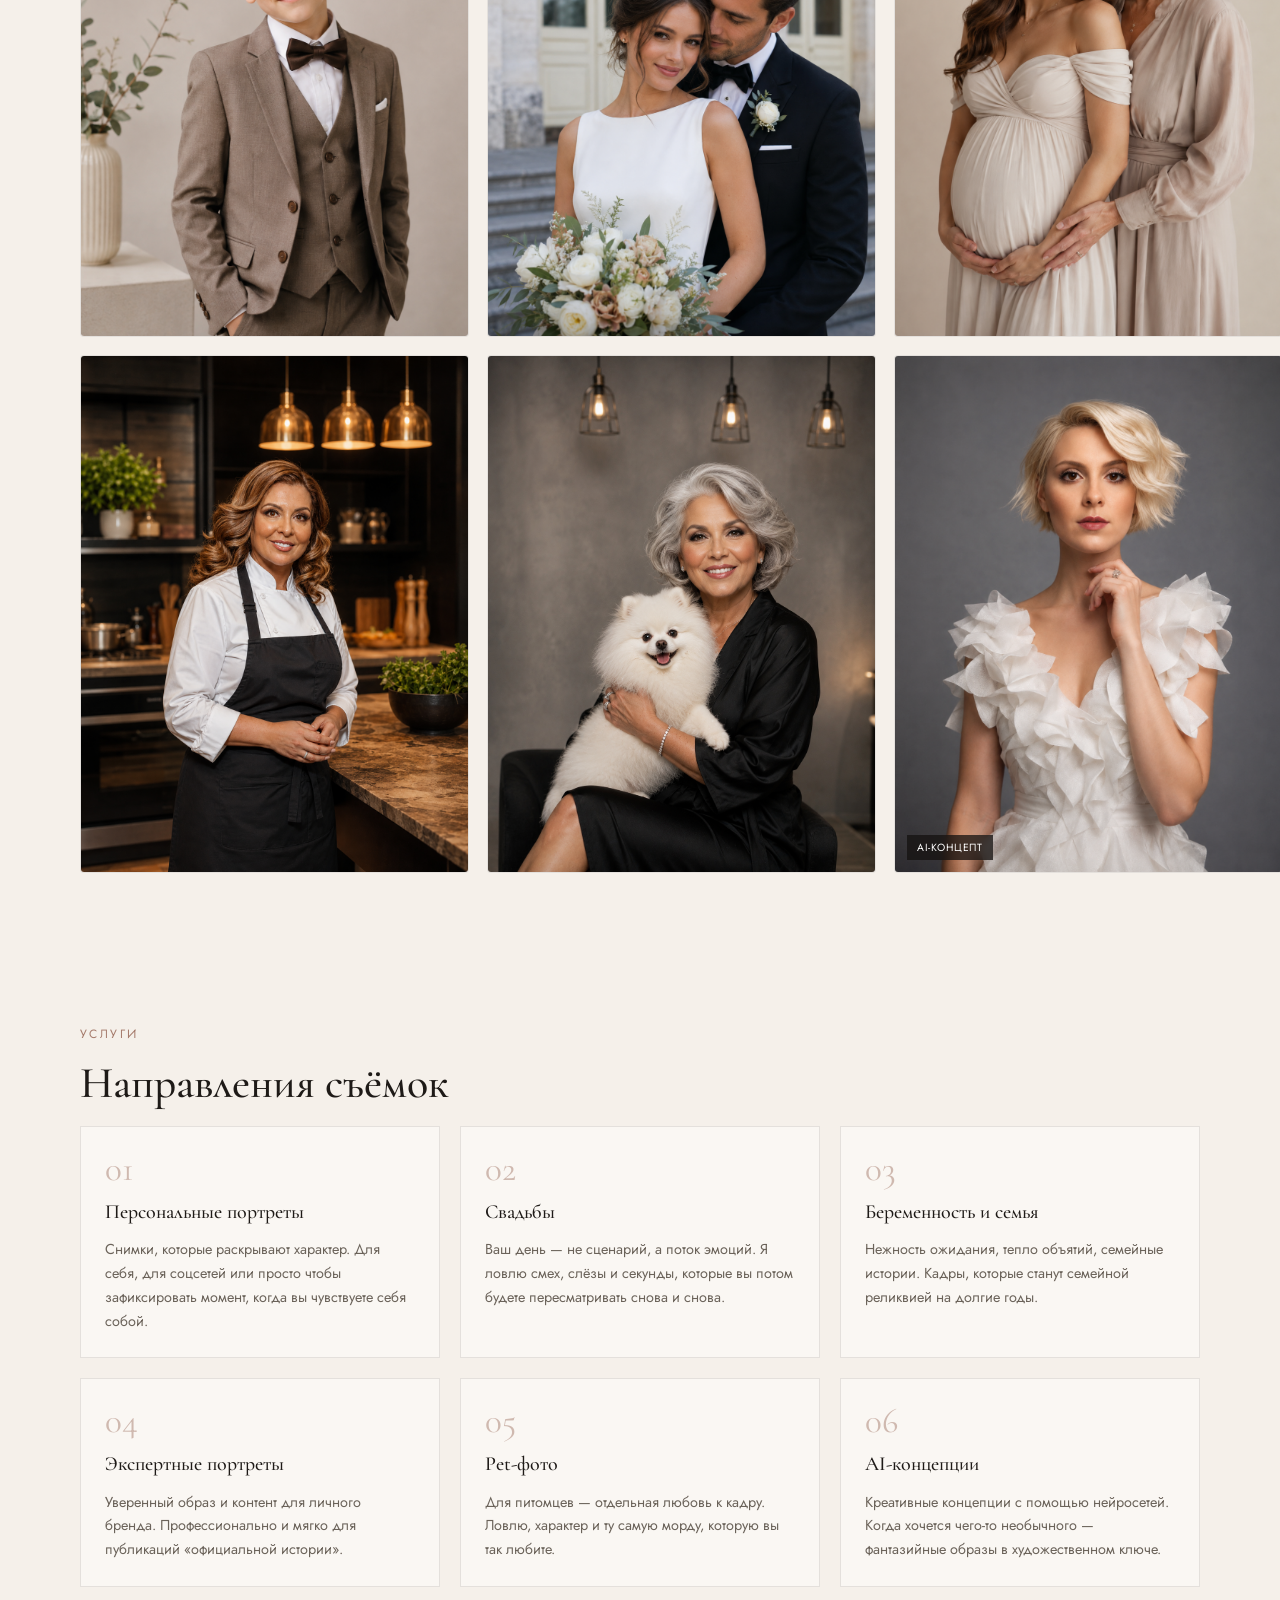
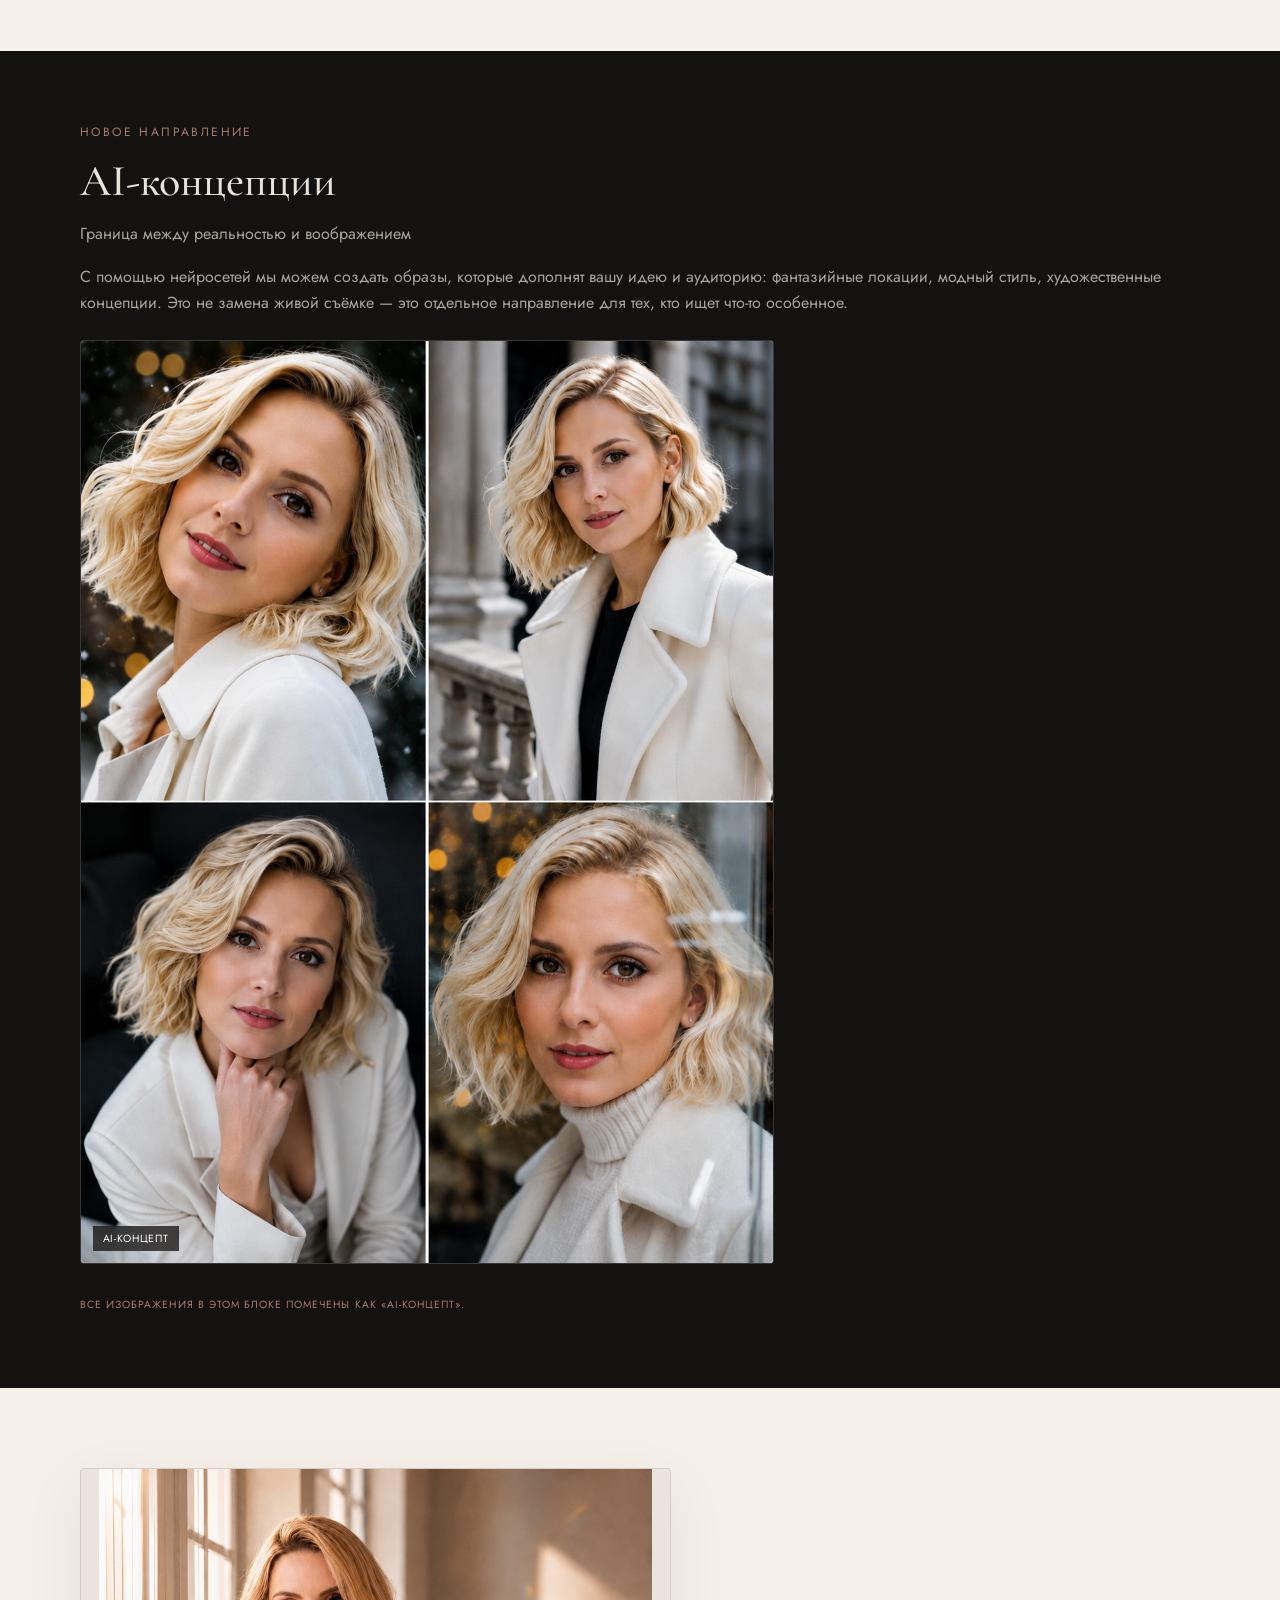
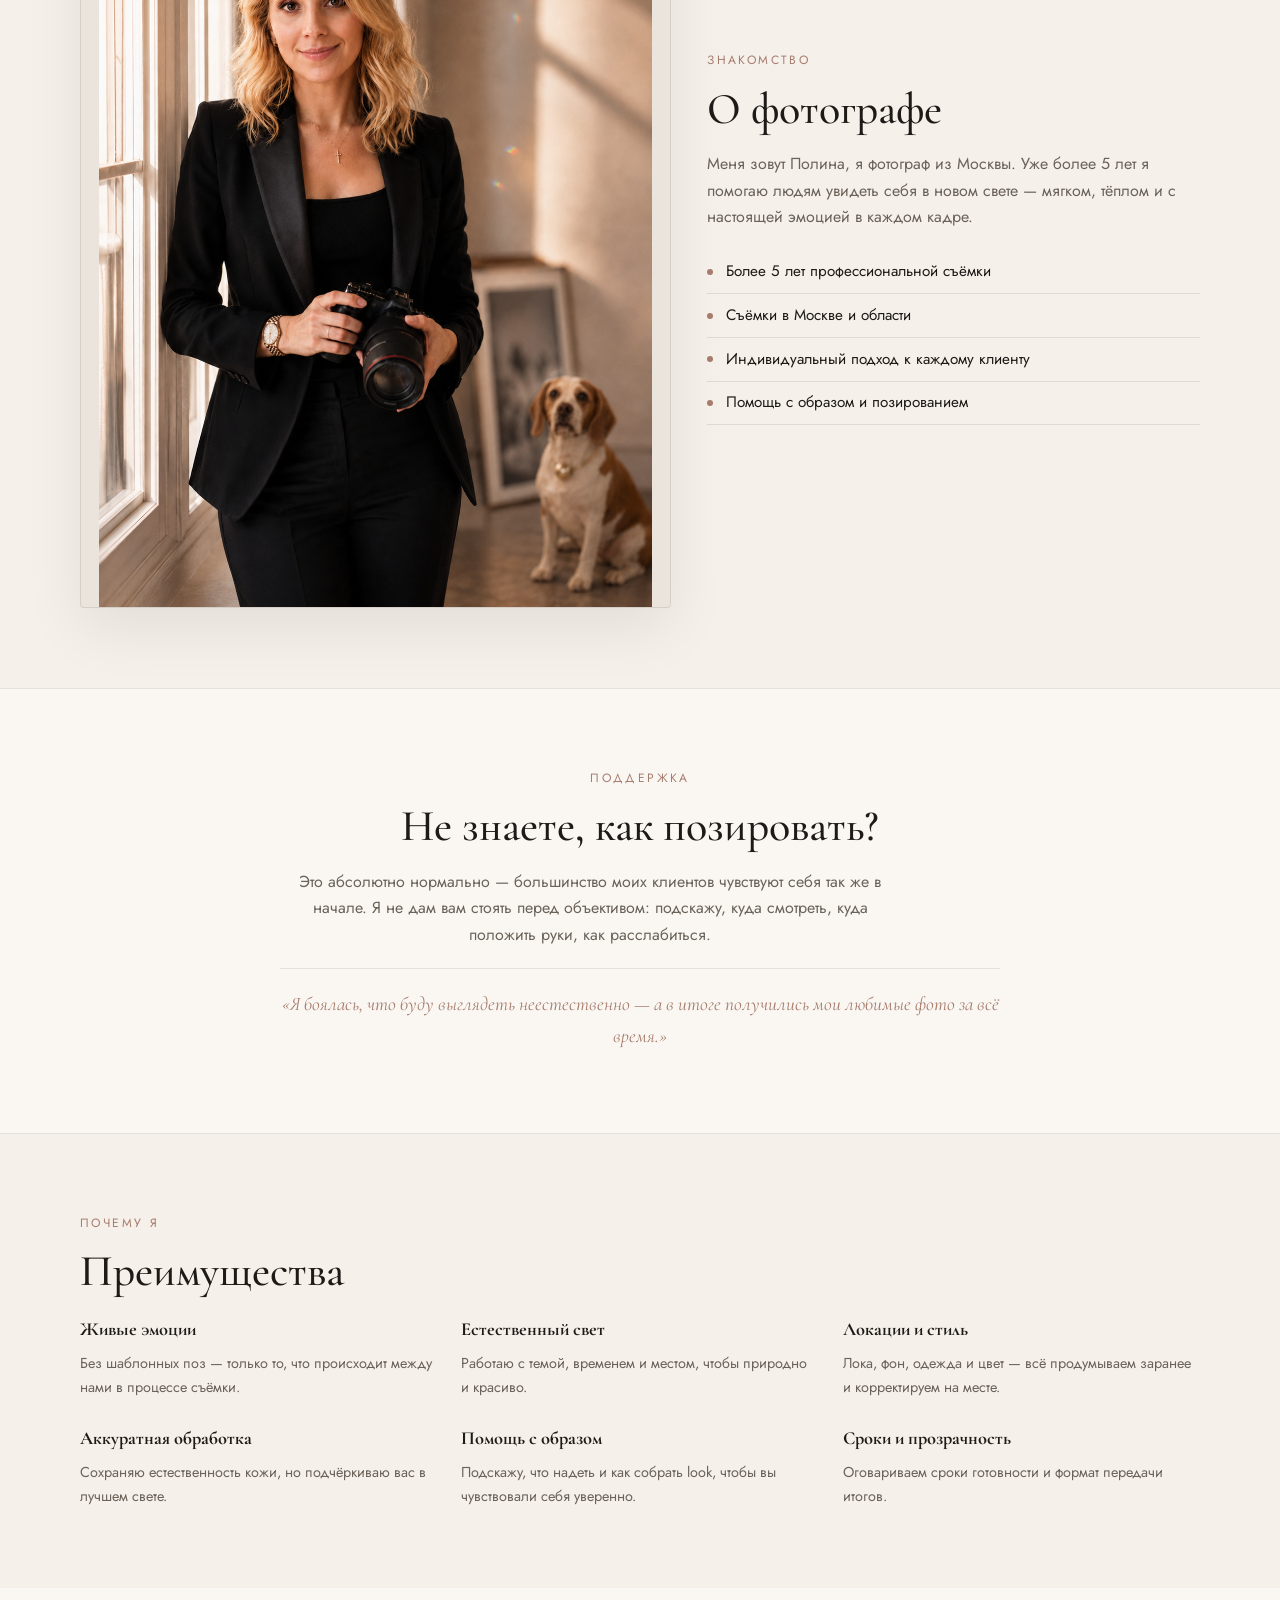
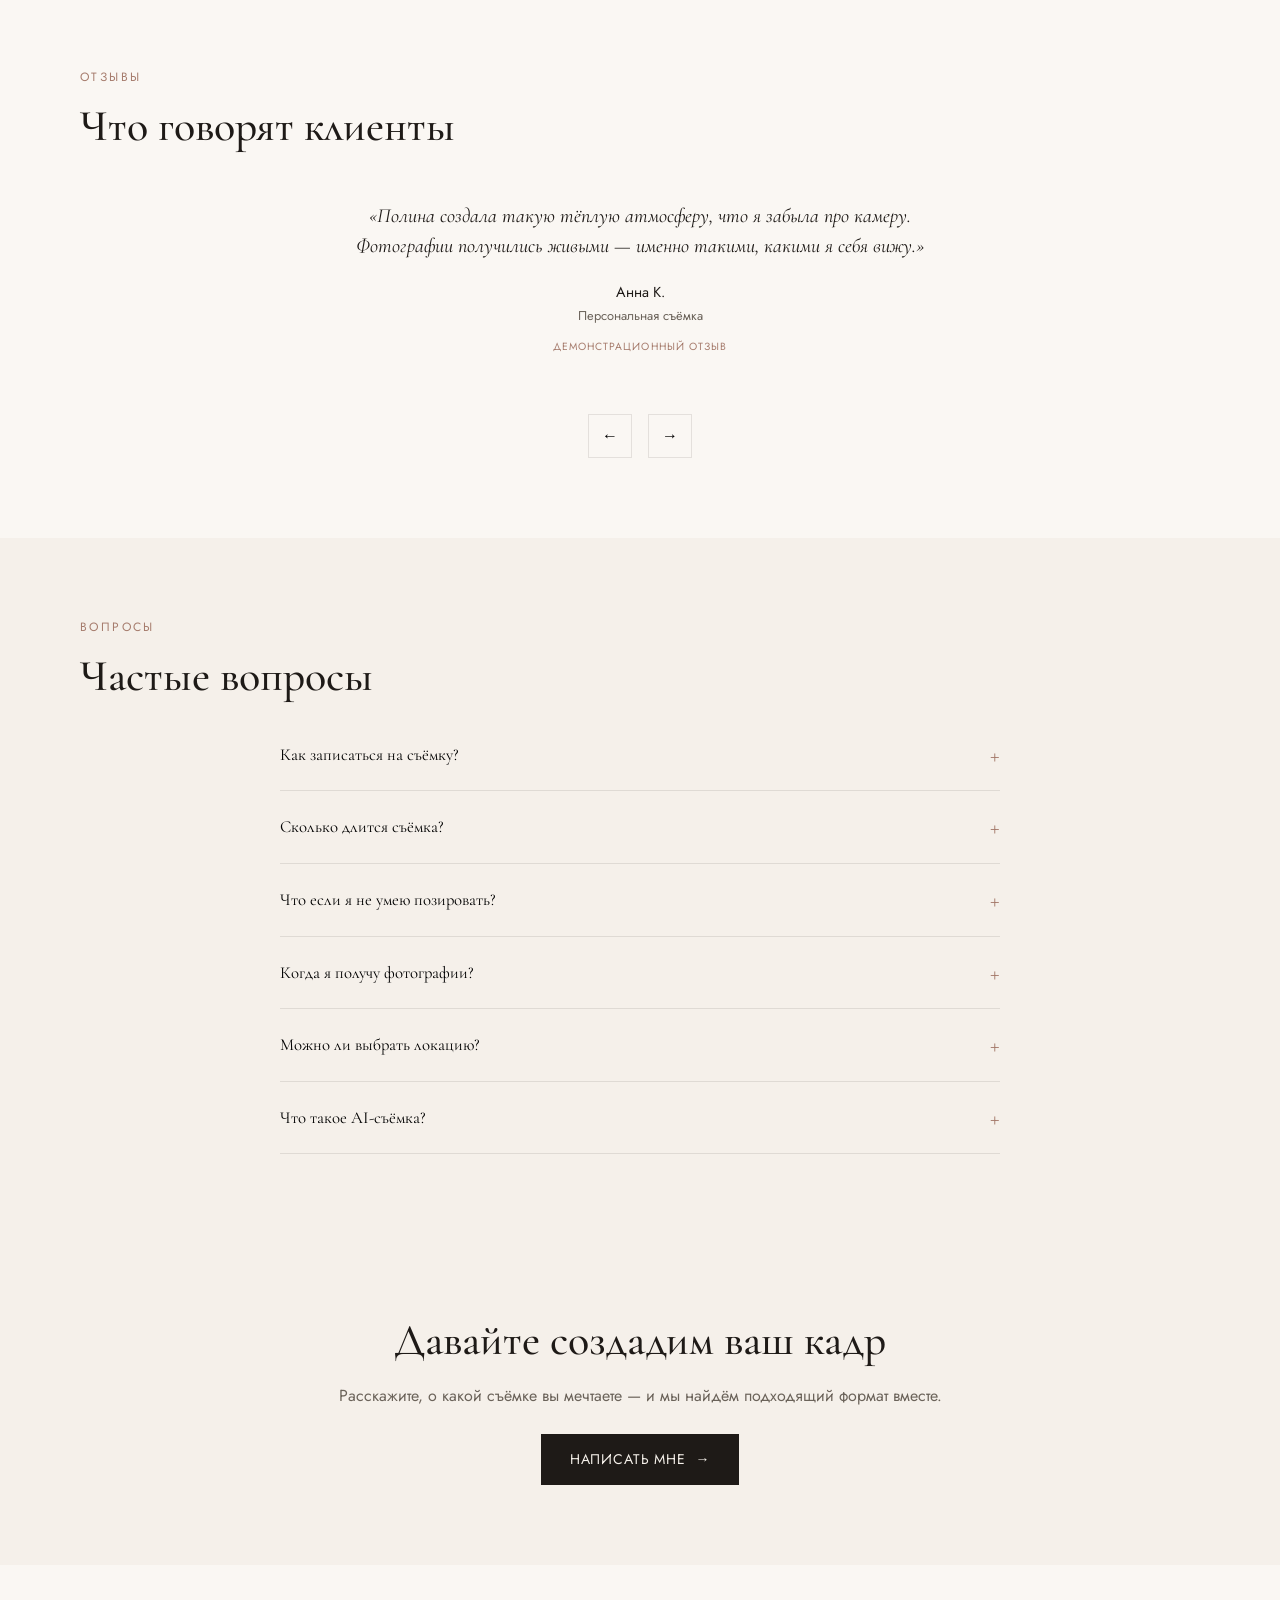
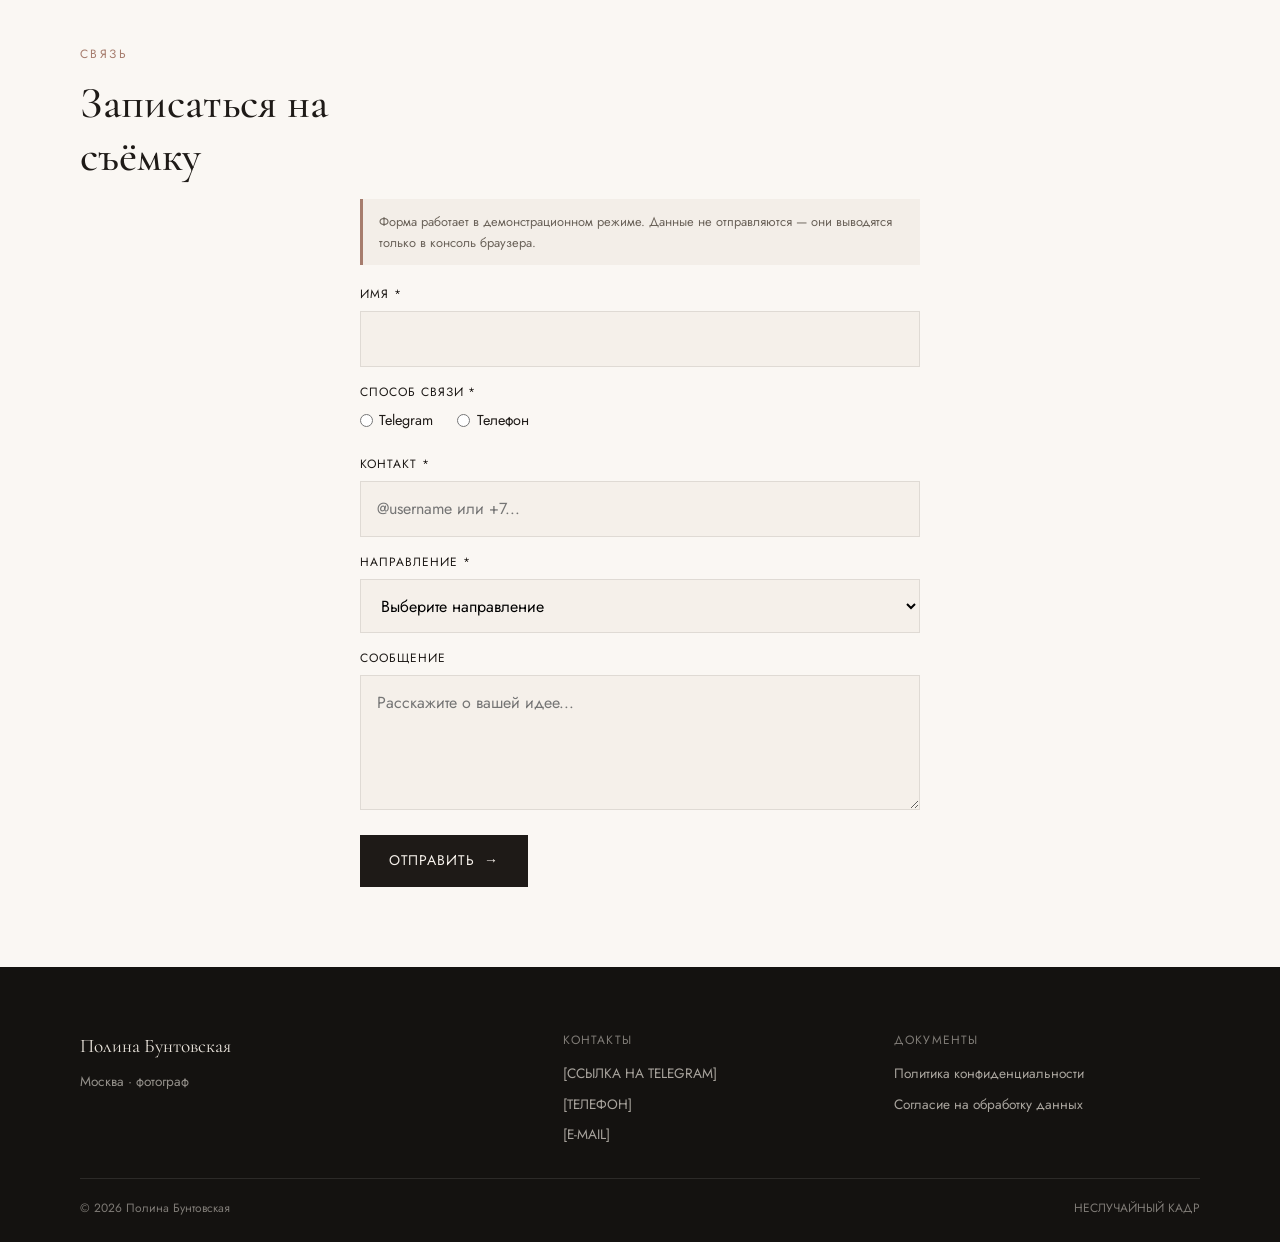
==== commit 2dd83995: "Финальная настройка портфолио и AI Co-authored-by: Cursor <cursoragent@cursor.com>" ====
--- a/index.html
+++ b/index.html
@@ -10,7 +10,7 @@
   <link href="https://fonts.googleapis.com/css2?family=Cormorant+Garamond:ital,wght@0,300;0,400;0,500;1,400&family=Jost:wght@300;400;500&display=swap" rel="stylesheet">
   <link rel="stylesheet" href="css/variables.css">
   <link rel="stylesheet" href="css/base.css">
-  <link rel="stylesheet" href="css/sections.css?v=20250824">
+  <link rel="stylesheet" href="css/sections.css?v=20250824c">
   <link rel="stylesheet" href="css/animations.css">
   <link rel="stylesheet" href="css/cursor.css">
 </head>
@@ -217,8 +217,8 @@
   </footer>
 
   <script src="data/content.js?v=20250824"></script>
-  <script src="data/portfolio.js?v=20250824b"></script>
+  <script src="data/portfolio.js?v=20250824c"></script>
   <script src="data/reviews.js?v=20250824"></script>
-  <script src="js/main.js?v=20250824b"></script>
+  <script src="js/main.js?v=20250824c"></script>
 </body>
 </html>
--- a/css/variables.css
+++ b/css/variables.css
@@ -13,6 +13,8 @@
   --font-body: "Jost", "Segoe UI", sans-serif;
   --header-height: 72px;
   --container: min(1120px, 92vw);
+  --container-wide: min(1220px, 94vw);
+  --section-pad: 5rem;
   --radius: 4px;
   --shadow: 0 20px 60px rgba(20, 18, 16, 0.08);
   --transition: 0.35s cubic-bezier(0.4, 0, 0.2, 1);
--- a/css/base.css
+++ b/css/base.css
@@ -14,7 +14,7 @@
 a { color: inherit; text-decoration: none; }
 ul { list-style: none; }
 button { font: inherit; cursor: pointer; border: none; background: none; }
-section { padding: 6rem 0; }
+section { padding: var(--section-pad) 0; }
 .container { width: var(--container); margin: 0 auto; }
 .section-label {
   font-family: var(--font-body);
@@ -75,5 +75,5 @@
   margin-top: 0.75rem;
 }
 @media (max-width: 768px) {
-  section { padding: 4.5rem 0; }
+  section { padding: 3.75rem 0; }
 }
--- a/css/sections.css
+++ b/css/sections.css
@@ -111,7 +111,9 @@
 .positioning .section-text { margin: 0 auto; }
 .positioning .section-title { max-width: none; margin-left: auto; margin-right: auto; }
 
-.portfolio-filters { display: flex; flex-wrap: wrap; gap: 0.65rem; margin: 1.5rem 0 2rem; justify-content: center; }
+.portfolio { padding-bottom: 4.5rem; }
+.portfolio .section-title { max-width: none; margin-bottom: 0.85rem; }
+.portfolio-filters { display: flex; flex-wrap: wrap; gap: 0.65rem; margin: 1.25rem 0 1.625rem; justify-content: center; }
 .filter-btn {
   padding: 0.55rem 1.1rem;
   font-size: 0.75rem;
@@ -124,36 +126,36 @@
 }
 .filter-btn:hover { border-color: var(--color-accent); color: var(--color-accent); }
 .filter-btn.active { background: var(--color-text); color: var(--color-bg); border-color: var(--color-text); }
-.portfolio-grid { display: grid; gap: 1rem; }
+.portfolio-grid { display: grid; gap: 1.125rem; }
 .portfolio-grid--featured {
   grid-template-columns: repeat(3, 1fr);
-  width: var(--container);
+  width: var(--container-wide);
   margin-left: auto;
   margin-right: auto;
 }
 .portfolio-grid--category {
   grid-template-columns: repeat(2, 1fr);
-  width: var(--container);
+  width: var(--container-wide);
   margin-left: auto;
   margin-right: auto;
 }
 .ai-block__grid { width: var(--container); margin-left: auto; margin-right: auto; }
 .ai-block__gallery {
-  width: 100%;
-  max-width: min(720px, 100%);
-  margin: 0 auto;
+  width: min(62%, 720px);
+  max-width: 720px;
+  margin: 0;
 }
 .ai-block__gallery .ai-block__item {
   position: relative;
   overflow: hidden;
-  aspect-ratio: 3/4;
   background: rgba(255, 255, 255, 0.04);
   border: 1px solid rgba(255, 255, 255, 0.12);
   border-radius: var(--radius);
 }
 .ai-block__gallery .ai-block__item img {
   width: 100%;
-  height: 100%;
+  height: auto;
+  display: block;
   object-fit: contain;
   object-position: center;
   background: #ebe4dc;
@@ -192,6 +194,7 @@
 .portfolio-item:hover .portfolio-item__title { opacity: 1; transform: translateY(0); }
 
 .directions-grid { display: grid; grid-template-columns: repeat(3, 1fr); gap: 1.25rem; }
+.directions { padding-bottom: 4rem; }
 .direction-card {
   background: var(--color-bg-card); padding: 1.5rem;
   border: 1px solid var(--color-border);
@@ -205,13 +208,13 @@
 .direction-card__title { font-family: var(--font-display); font-size: 1.25rem; margin: 0.6rem 0; font-weight: 500; }
 .direction-card__text { font-size: 0.9rem; color: var(--color-text-muted); }
 
-.ai-block { background: var(--color-bg-dark); color: var(--color-text-light); padding: 6rem 0; }
+.ai-block { background: var(--color-bg-dark); color: var(--color-text-light); padding: 4.5rem 0; }
 .ai-block .section-label { color: var(--color-accent); }
 .ai-block .section-text { color: rgba(232, 226, 218, 0.7); max-width: none; }
-.ai-block .section-title { max-width: none; color: var(--color-text-light); }
-.ai-block__grid { margin-top: 1.75rem; }
-
-.about-grid { display: grid; grid-template-columns: 1fr 1.15fr; gap: 2.5rem; align-items: center; }
+.ai-block .section-title { max-width: none; color: var(--color-text-light); margin-bottom: 0.85rem; }
+.ai-block__grid { margin-top: 1.5rem; }
+
+.about-grid { display: grid; grid-template-columns: 1.2fr 1fr; gap: 2.25rem; align-items: center; }
 .about-photo {
   aspect-ratio: 4/5; overflow: hidden; box-shadow: var(--shadow);
   background: #ebe4dc; border: 1px solid var(--color-border); border-radius: var(--radius);
@@ -279,7 +282,7 @@
 }
 .faq-item.open .faq-answer { max-height: 200px; padding-bottom: 1rem; }
 
-.cta { text-align: center; padding: 6.5rem 0; }
+.cta { text-align: center; padding: 5rem 0; }
 .cta .section-title { max-width: none; margin-left: auto; margin-right: auto; }
 .cta .section-text { margin: 0 auto 1.5rem; }
 
@@ -313,7 +316,7 @@
 .radio-group { display: flex; gap: 1.5rem; }
 .radio-group label { display: flex; align-items: center; gap: 0.4rem; text-transform: none; letter-spacing: 0; font-size: 0.9rem; }
 
-.footer { background: var(--color-bg-dark); color: var(--color-text-light); padding: 5rem 0 1.75rem; }
+.footer { background: var(--color-bg-dark); color: var(--color-text-light); padding: 4rem 0 1.5rem; }
 .footer__inner { display: grid; grid-template-columns: 1.5fr 1fr 1fr; gap: 1.5rem; width: var(--container); margin: 0 auto; }
 .footer__brand { font-family: var(--font-brand); font-size: 1.2rem; }
 .footer__links a {
@@ -343,6 +346,7 @@
   .directions-grid, .benefits-grid { grid-template-columns: repeat(2, 1fr); }
   .about-grid { grid-template-columns: 1fr; }
   .portfolio-grid--featured { grid-template-columns: repeat(2, 1fr); }
+  .ai-block__gallery { width: min(85%, 720px); }
   .footer__inner { grid-template-columns: 1fr 1fr; }
 }
 @media (max-width: 768px) {
@@ -358,6 +362,7 @@
   .portfolio-grid--category { grid-template-columns: 1fr; }
   .portfolio-filters { overflow-x: auto; flex-wrap: nowrap; justify-content: flex-start; padding-bottom: 0.25rem; -webkit-overflow-scrolling: touch; }
   .portfolio-filters .filter-btn { flex: 0 0 auto; }
+  .ai-block__gallery { width: 100%; max-width: 100%; }
   .footer__inner { grid-template-columns: 1fr; }
   .hero__meta { justify-content: center; flex-wrap: wrap; }
   .hero__slogan { white-space: normal; }
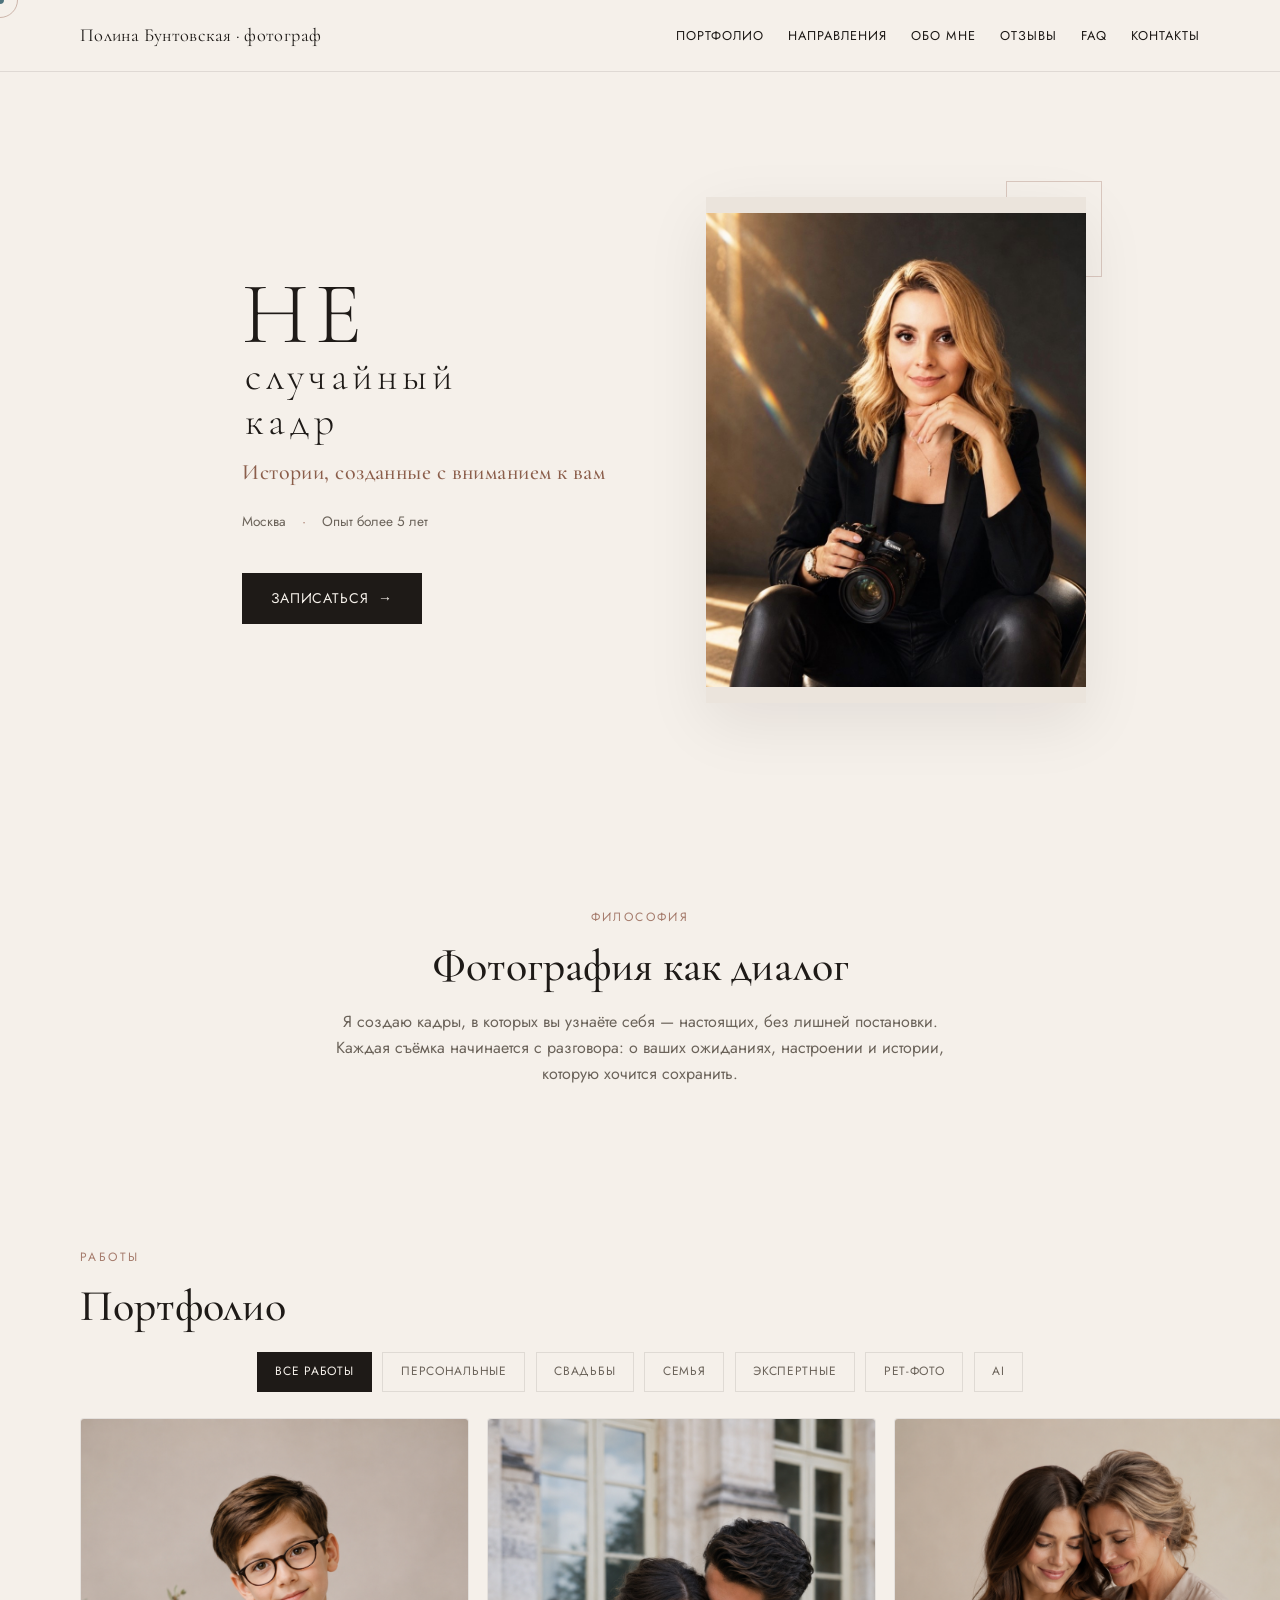
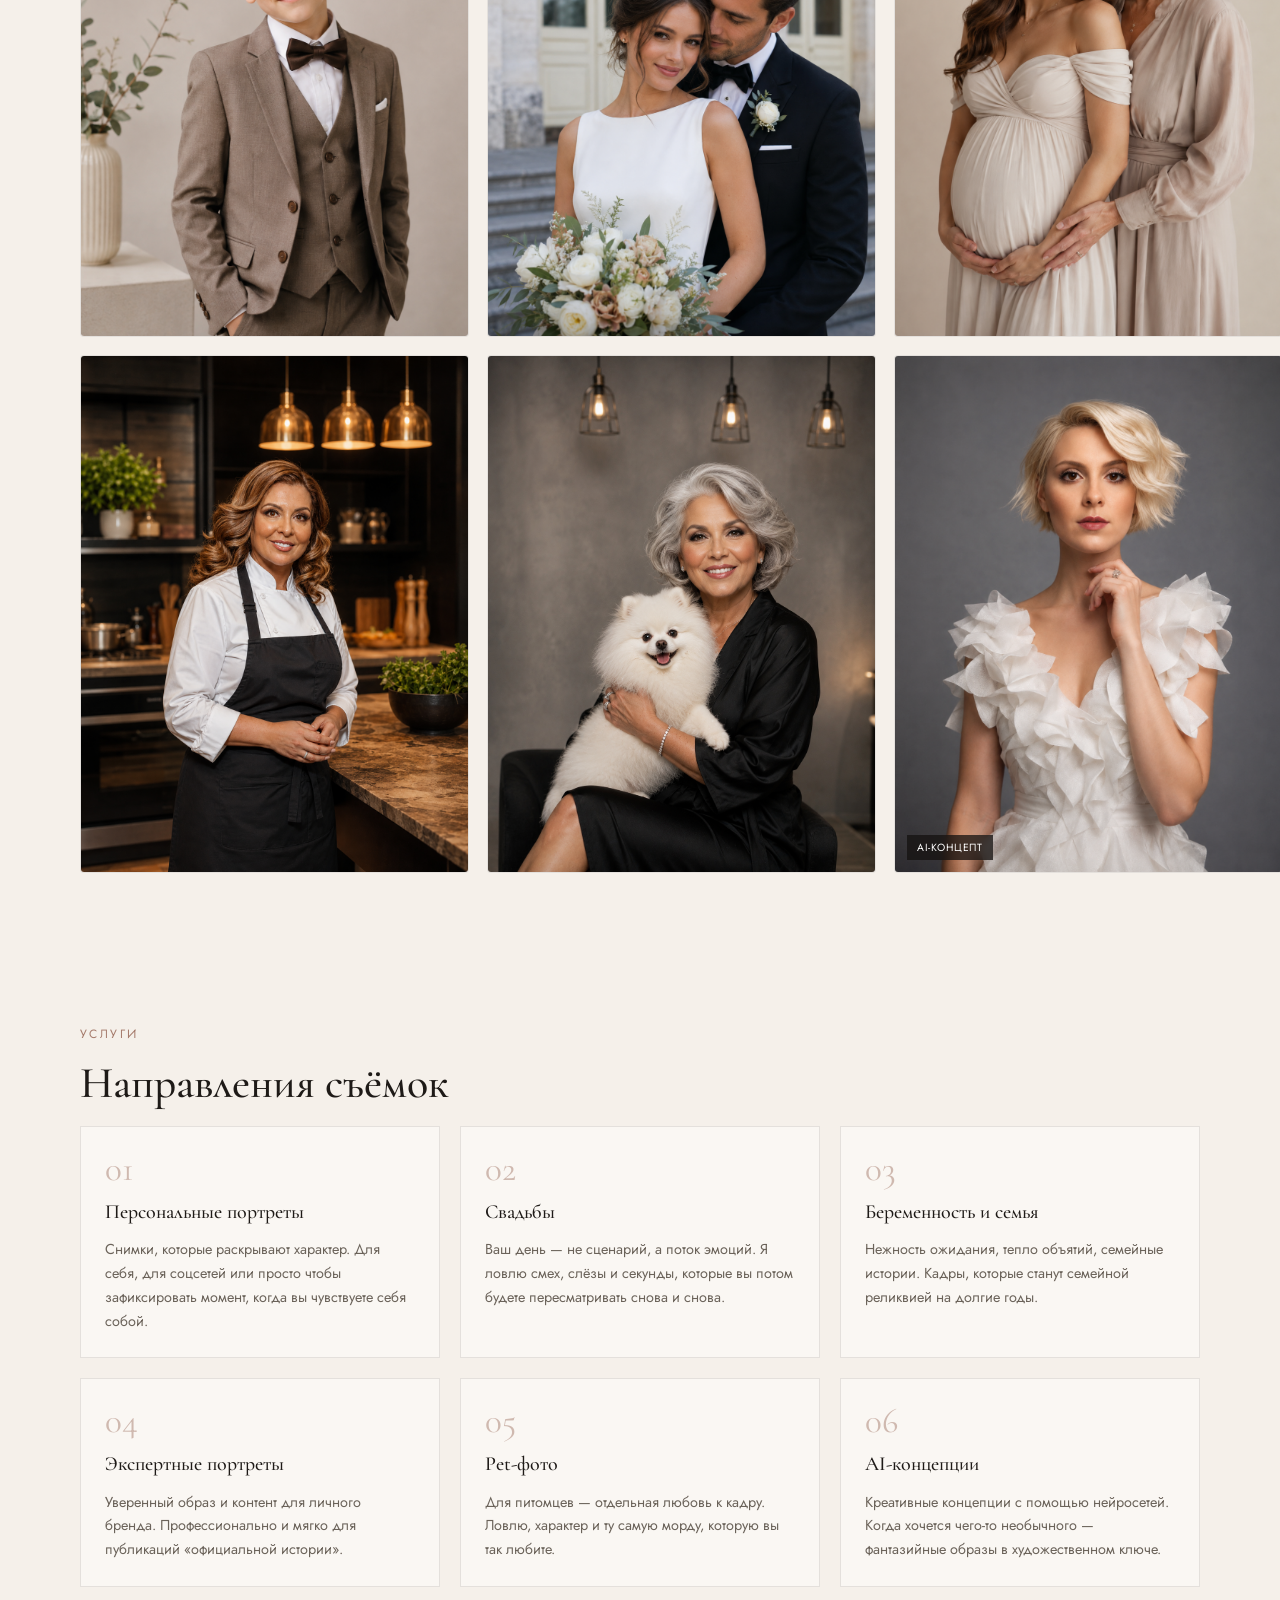
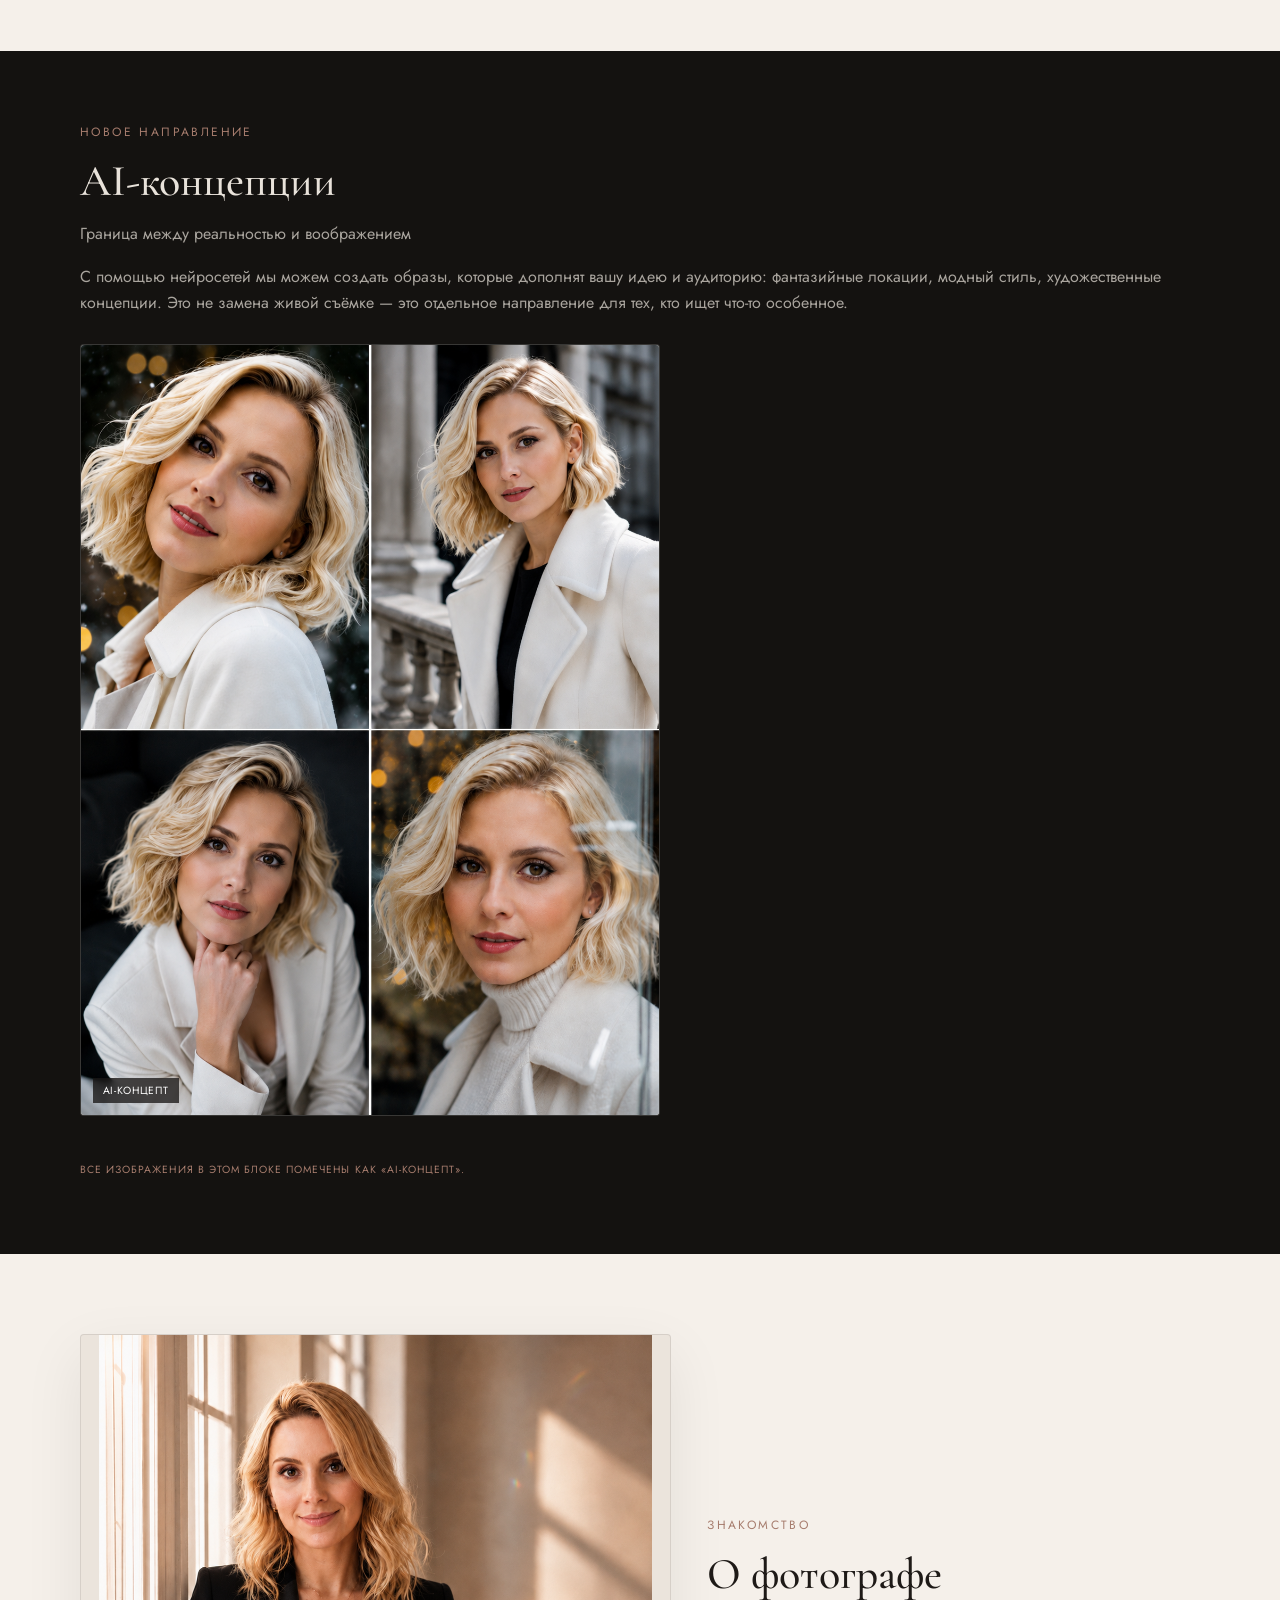
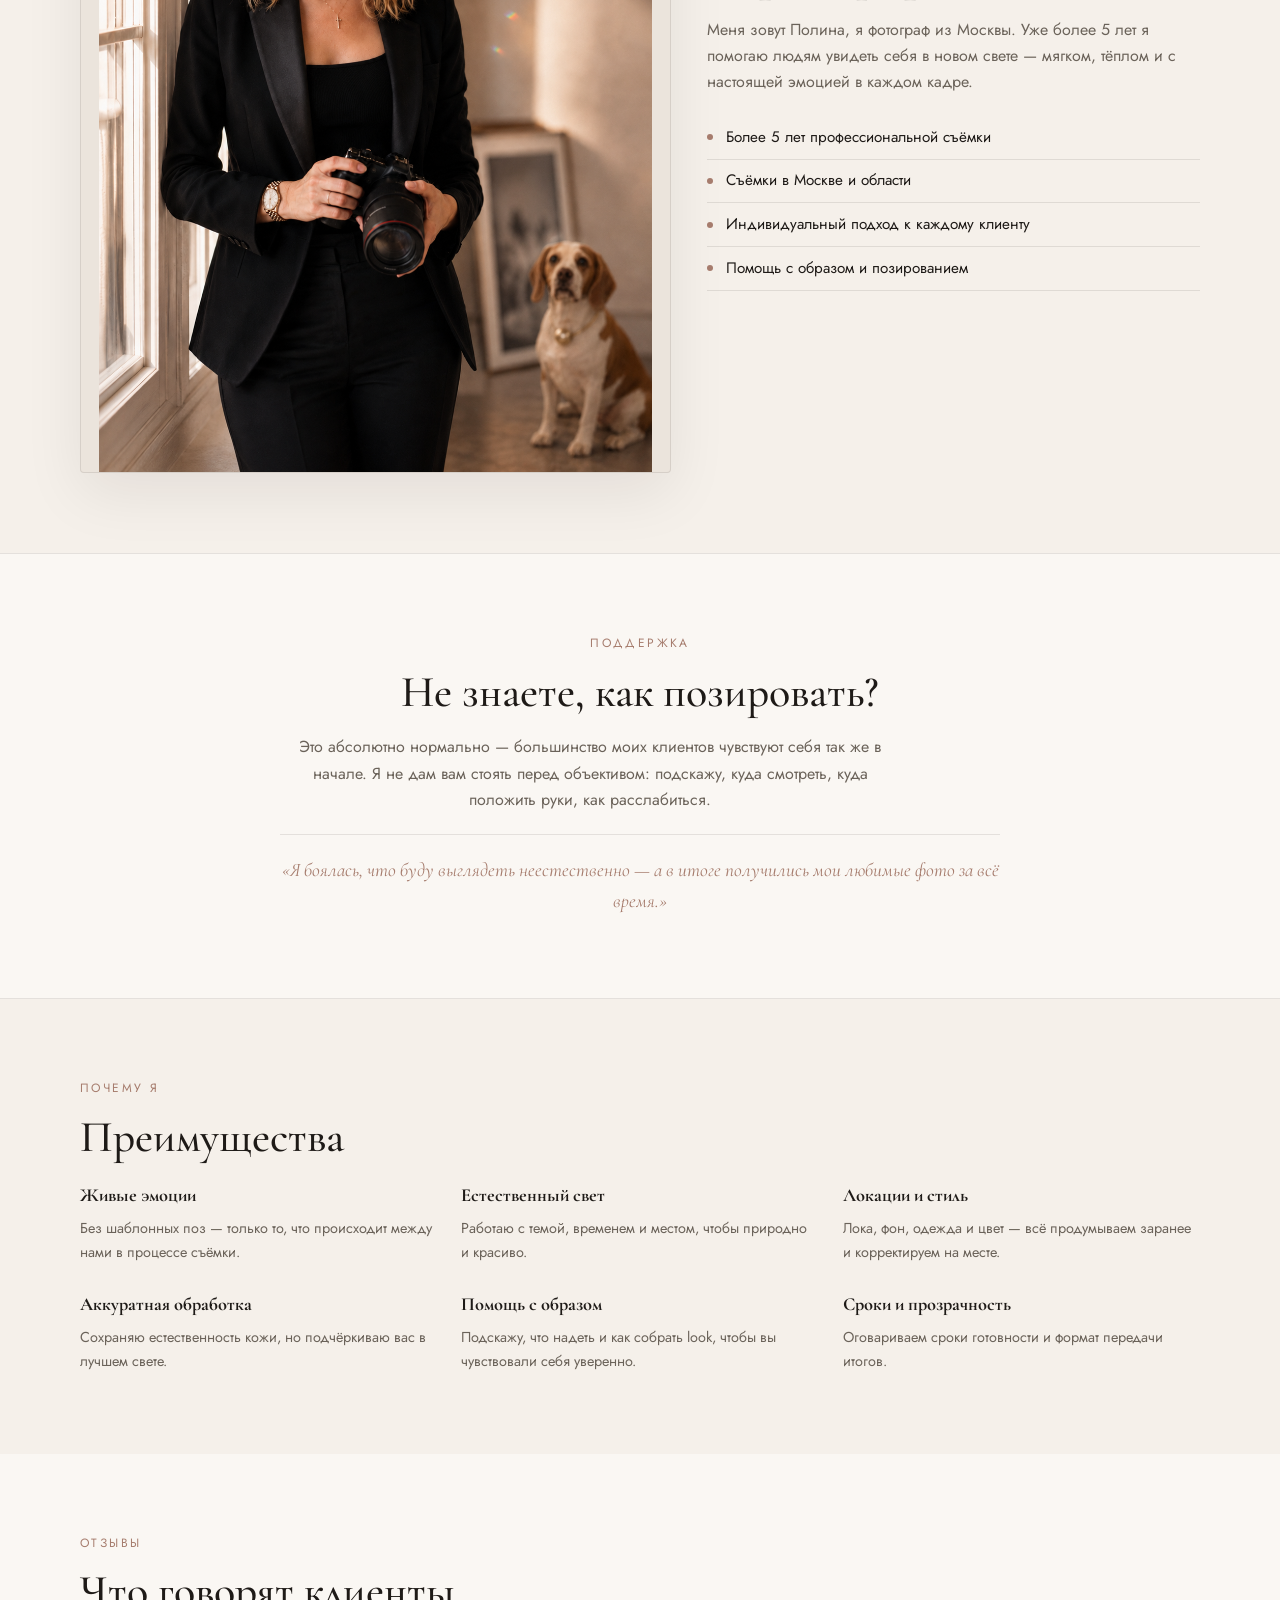
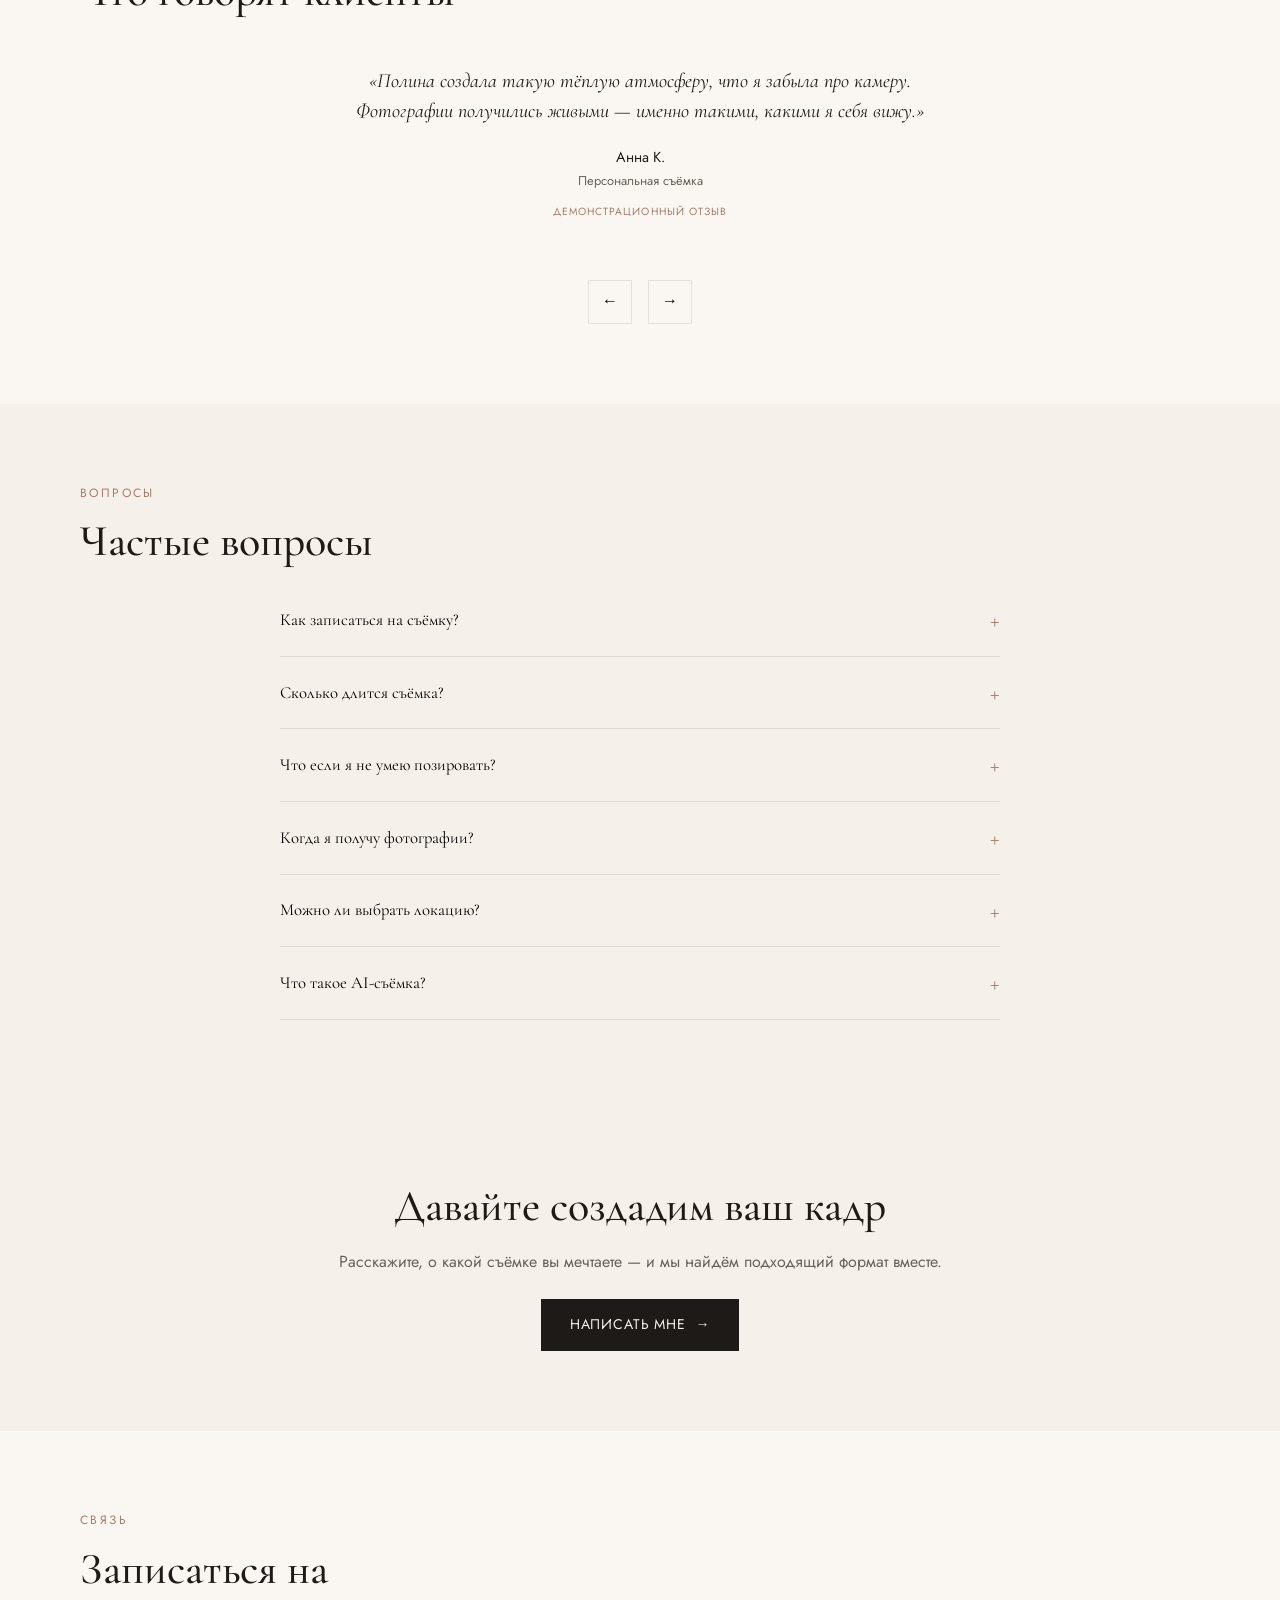
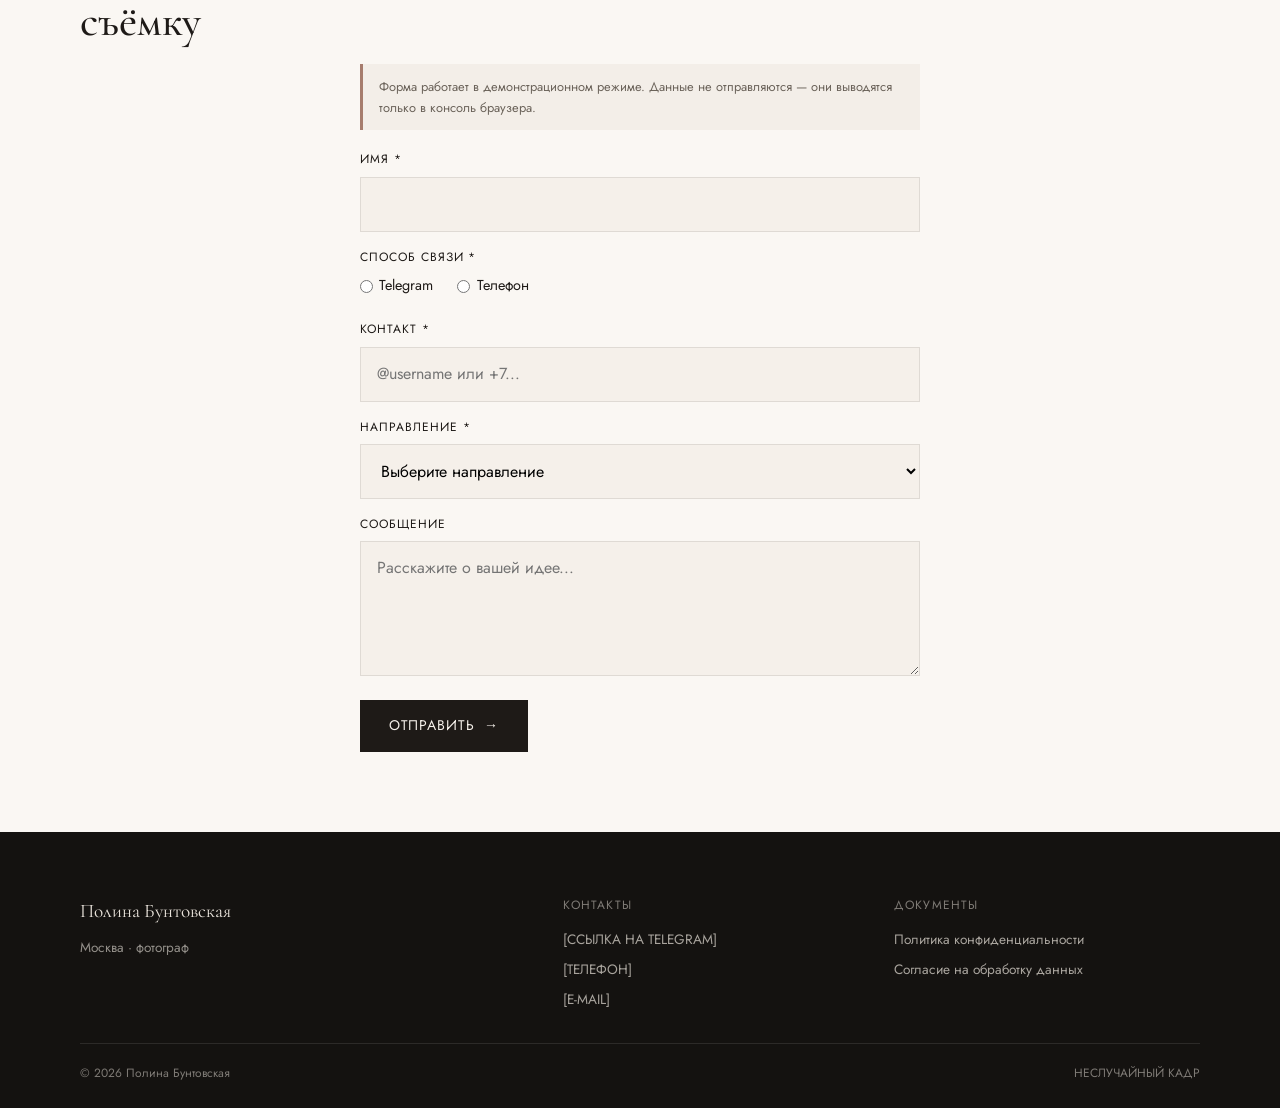
==== commit a0fe42f9: "Уменьшен коллаж 6.2 в блоке AI-концепции Co-authored-by: Cursor <cursoragent@cursor.com>" ====
--- a/index.html
+++ b/index.html
@@ -10,7 +10,7 @@
   <link href="https://fonts.googleapis.com/css2?family=Cormorant+Garamond:ital,wght@0,300;0,400;0,500;1,400&family=Jost:wght@300;400;500&display=swap" rel="stylesheet">
   <link rel="stylesheet" href="css/variables.css">
   <link rel="stylesheet" href="css/base.css">
-  <link rel="stylesheet" href="css/sections.css?v=20250824c">
+  <link rel="stylesheet" href="css/sections.css?v=20250824d">
   <link rel="stylesheet" href="css/animations.css">
   <link rel="stylesheet" href="css/cursor.css">
 </head>
--- a/css/sections.css
+++ b/css/sections.css
@@ -141,9 +141,9 @@
 }
 .ai-block__grid { width: var(--container); margin-left: auto; margin-right: auto; }
 .ai-block__gallery {
-  width: min(62%, 720px);
-  max-width: 720px;
-  margin: 0;
+  width: min(52%, 580px);
+  max-width: 580px;
+  margin: 0.35rem 0 0.85rem;
 }
 .ai-block__gallery .ai-block__item {
   position: relative;
@@ -212,7 +212,7 @@
 .ai-block .section-label { color: var(--color-accent); }
 .ai-block .section-text { color: rgba(232, 226, 218, 0.7); max-width: none; }
 .ai-block .section-title { max-width: none; color: var(--color-text-light); margin-bottom: 0.85rem; }
-.ai-block__grid { margin-top: 1.5rem; }
+.ai-block__grid { margin-top: 1.75rem; }
 
 .about-grid { display: grid; grid-template-columns: 1.2fr 1fr; gap: 2.25rem; align-items: center; }
 .about-photo {
@@ -346,7 +346,7 @@
   .directions-grid, .benefits-grid { grid-template-columns: repeat(2, 1fr); }
   .about-grid { grid-template-columns: 1fr; }
   .portfolio-grid--featured { grid-template-columns: repeat(2, 1fr); }
-  .ai-block__gallery { width: min(85%, 720px); }
+  .ai-block__gallery { width: min(72%, 580px); max-width: 580px; }
   .footer__inner { grid-template-columns: 1fr 1fr; }
 }
 @media (max-width: 768px) {
@@ -362,7 +362,7 @@
   .portfolio-grid--category { grid-template-columns: 1fr; }
   .portfolio-filters { overflow-x: auto; flex-wrap: nowrap; justify-content: flex-start; padding-bottom: 0.25rem; -webkit-overflow-scrolling: touch; }
   .portfolio-filters .filter-btn { flex: 0 0 auto; }
-  .ai-block__gallery { width: 100%; max-width: 100%; }
+  .ai-block__gallery { width: min(88%, 100%); max-width: 100%; margin-bottom: 0.65rem; }
   .footer__inner { grid-template-columns: 1fr; }
   .hero__meta { justify-content: center; flex-wrap: wrap; }
   .hero__slogan { white-space: normal; }
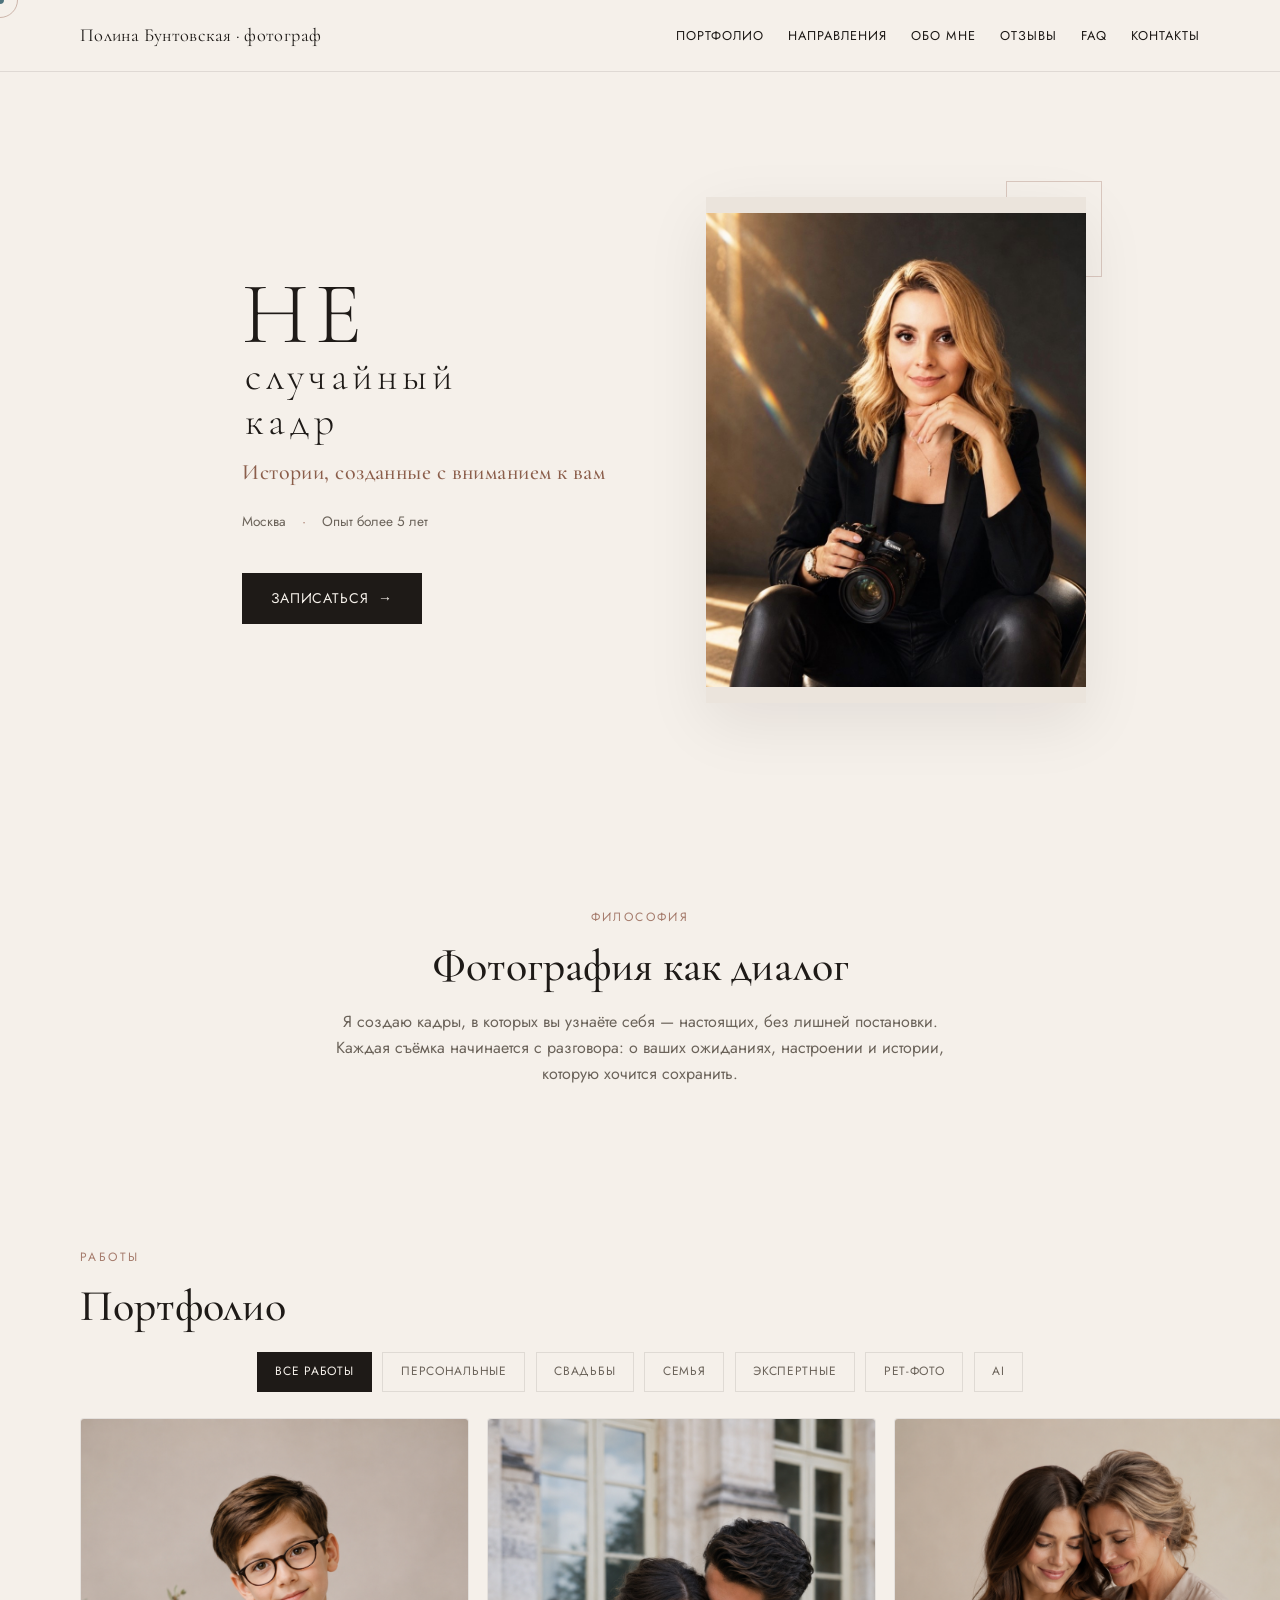
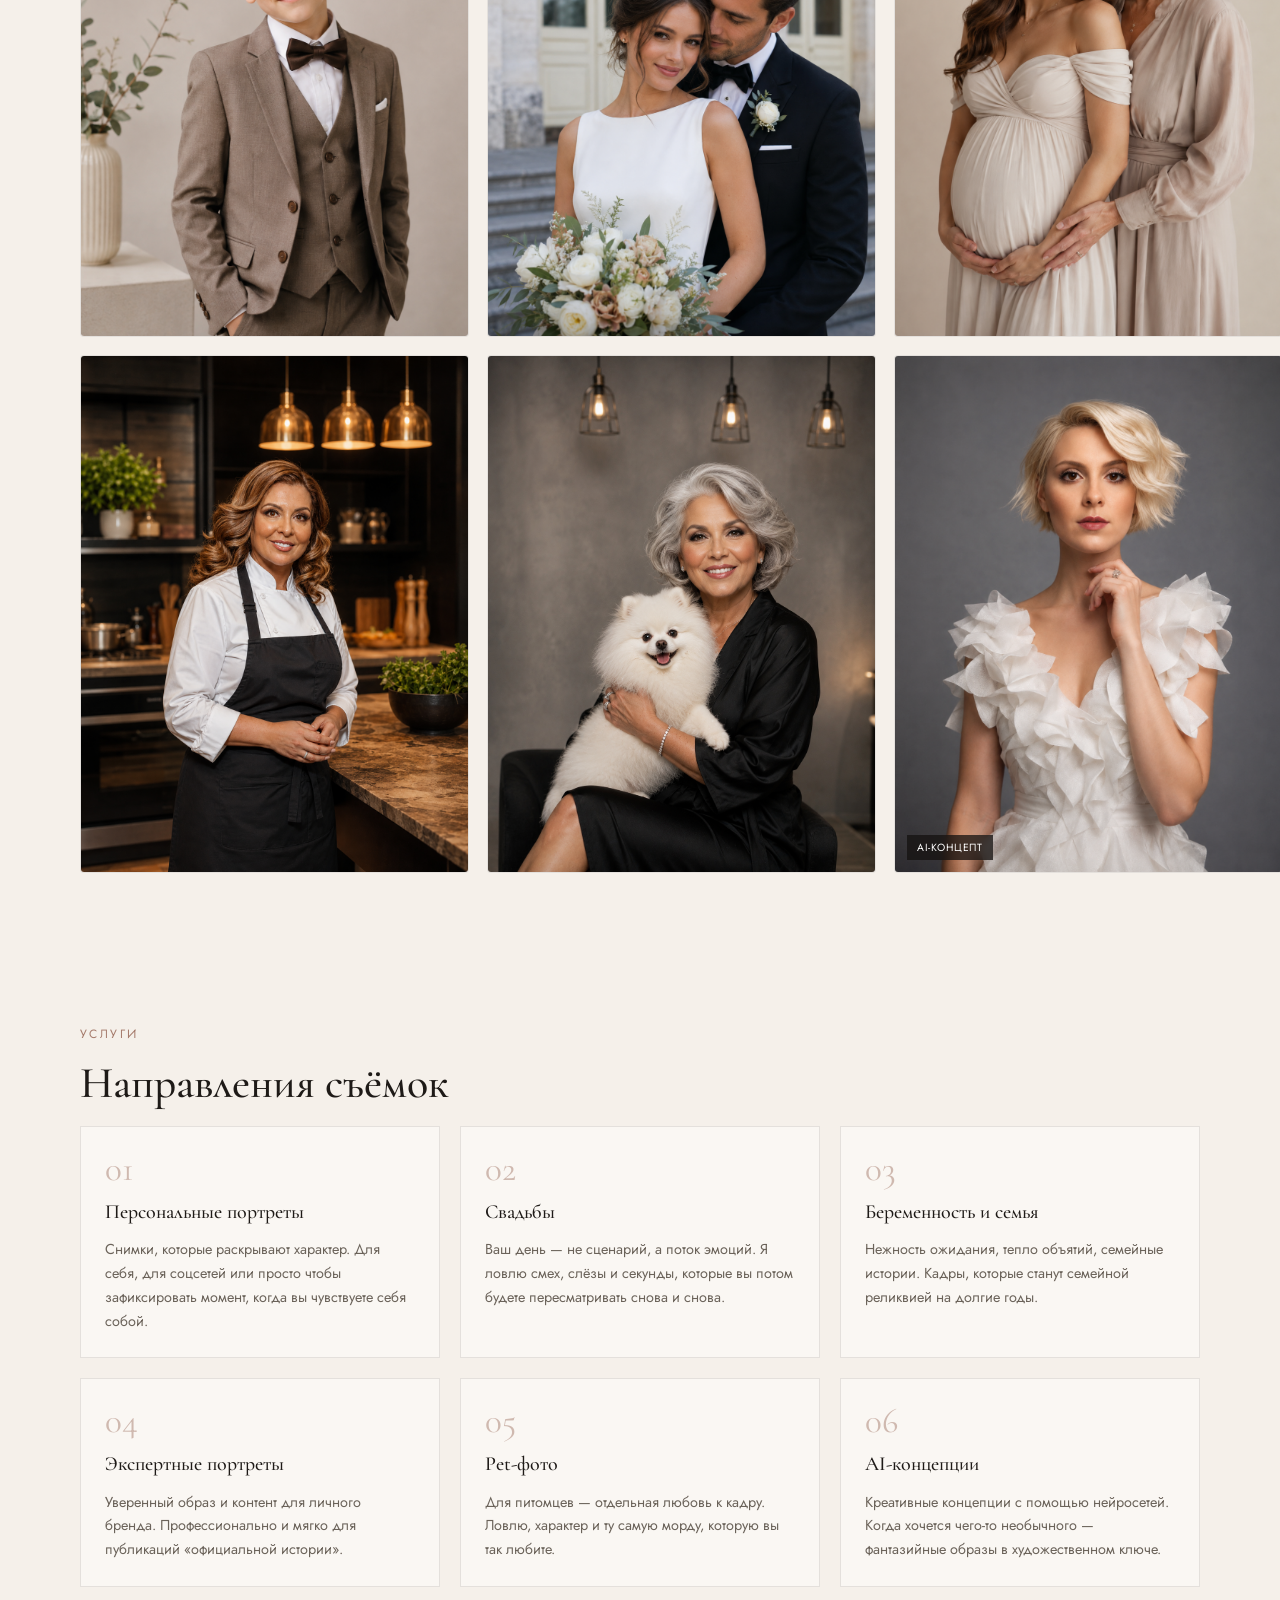
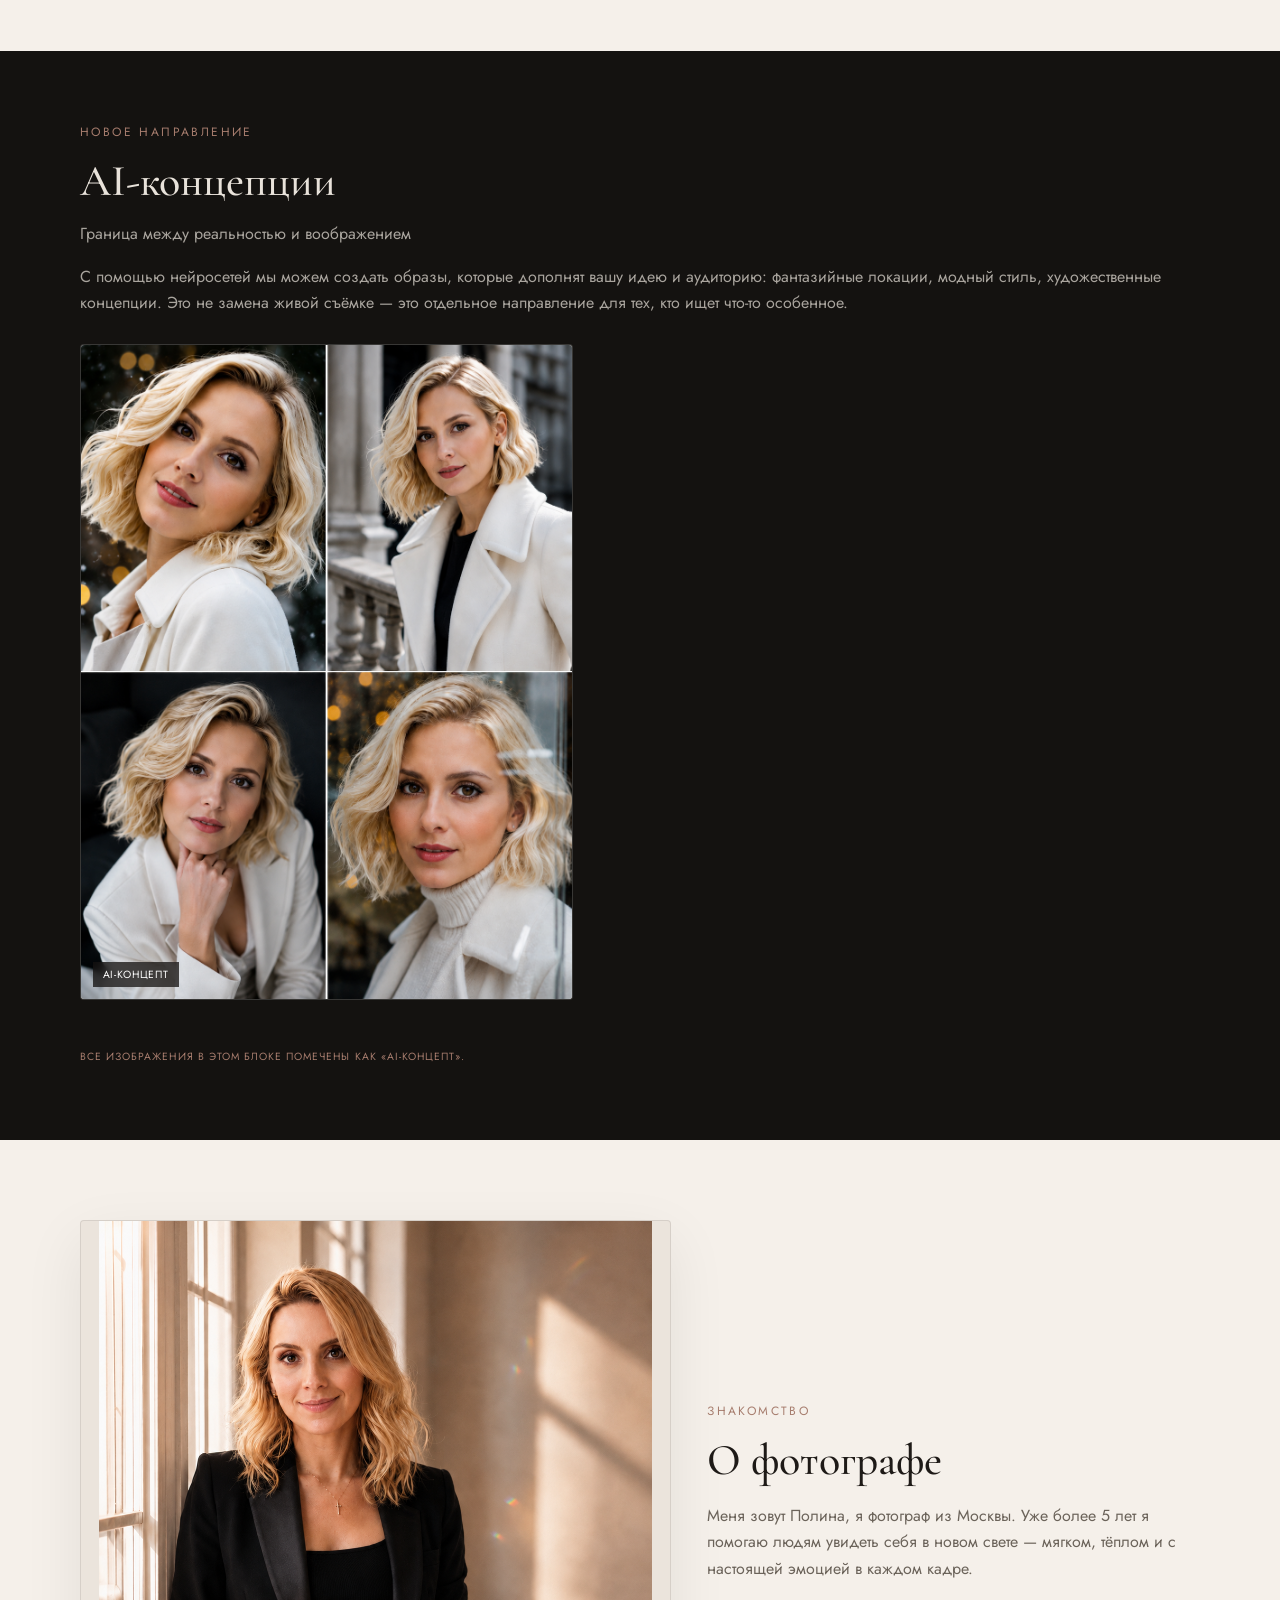
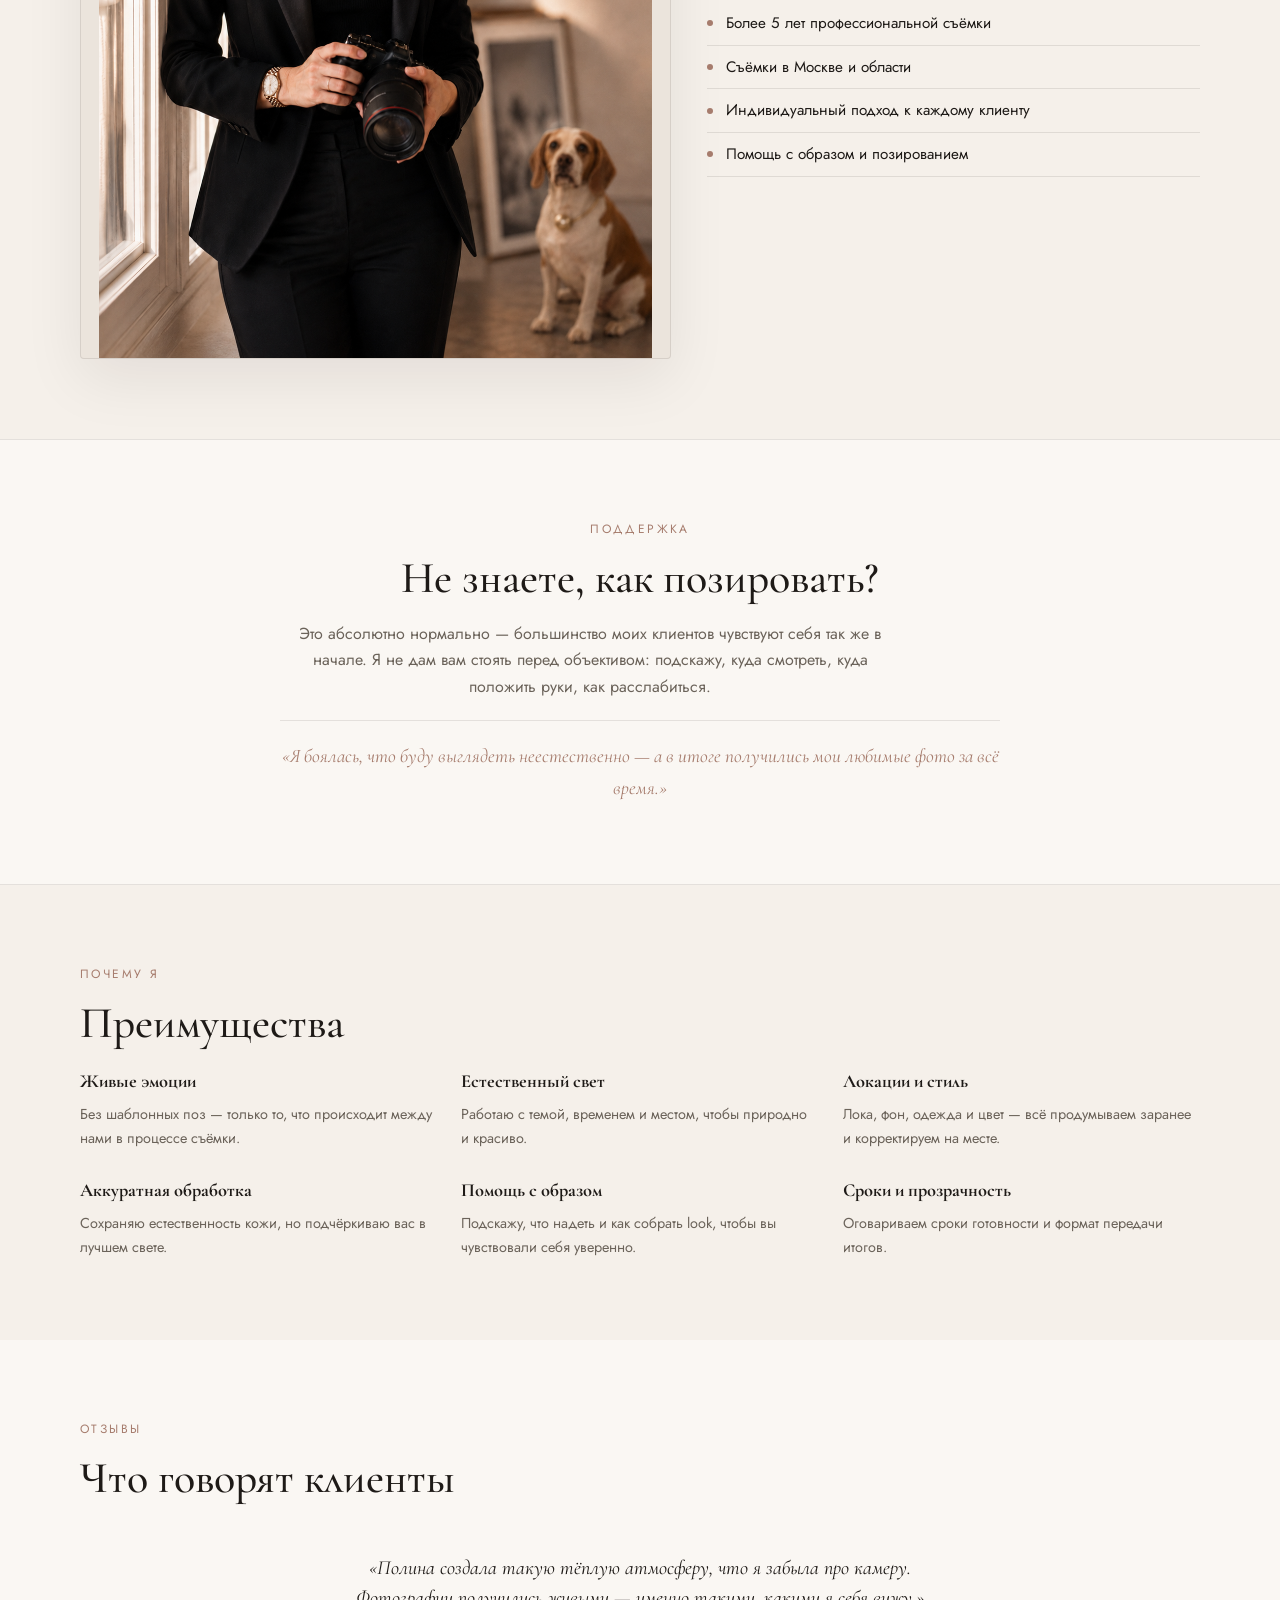
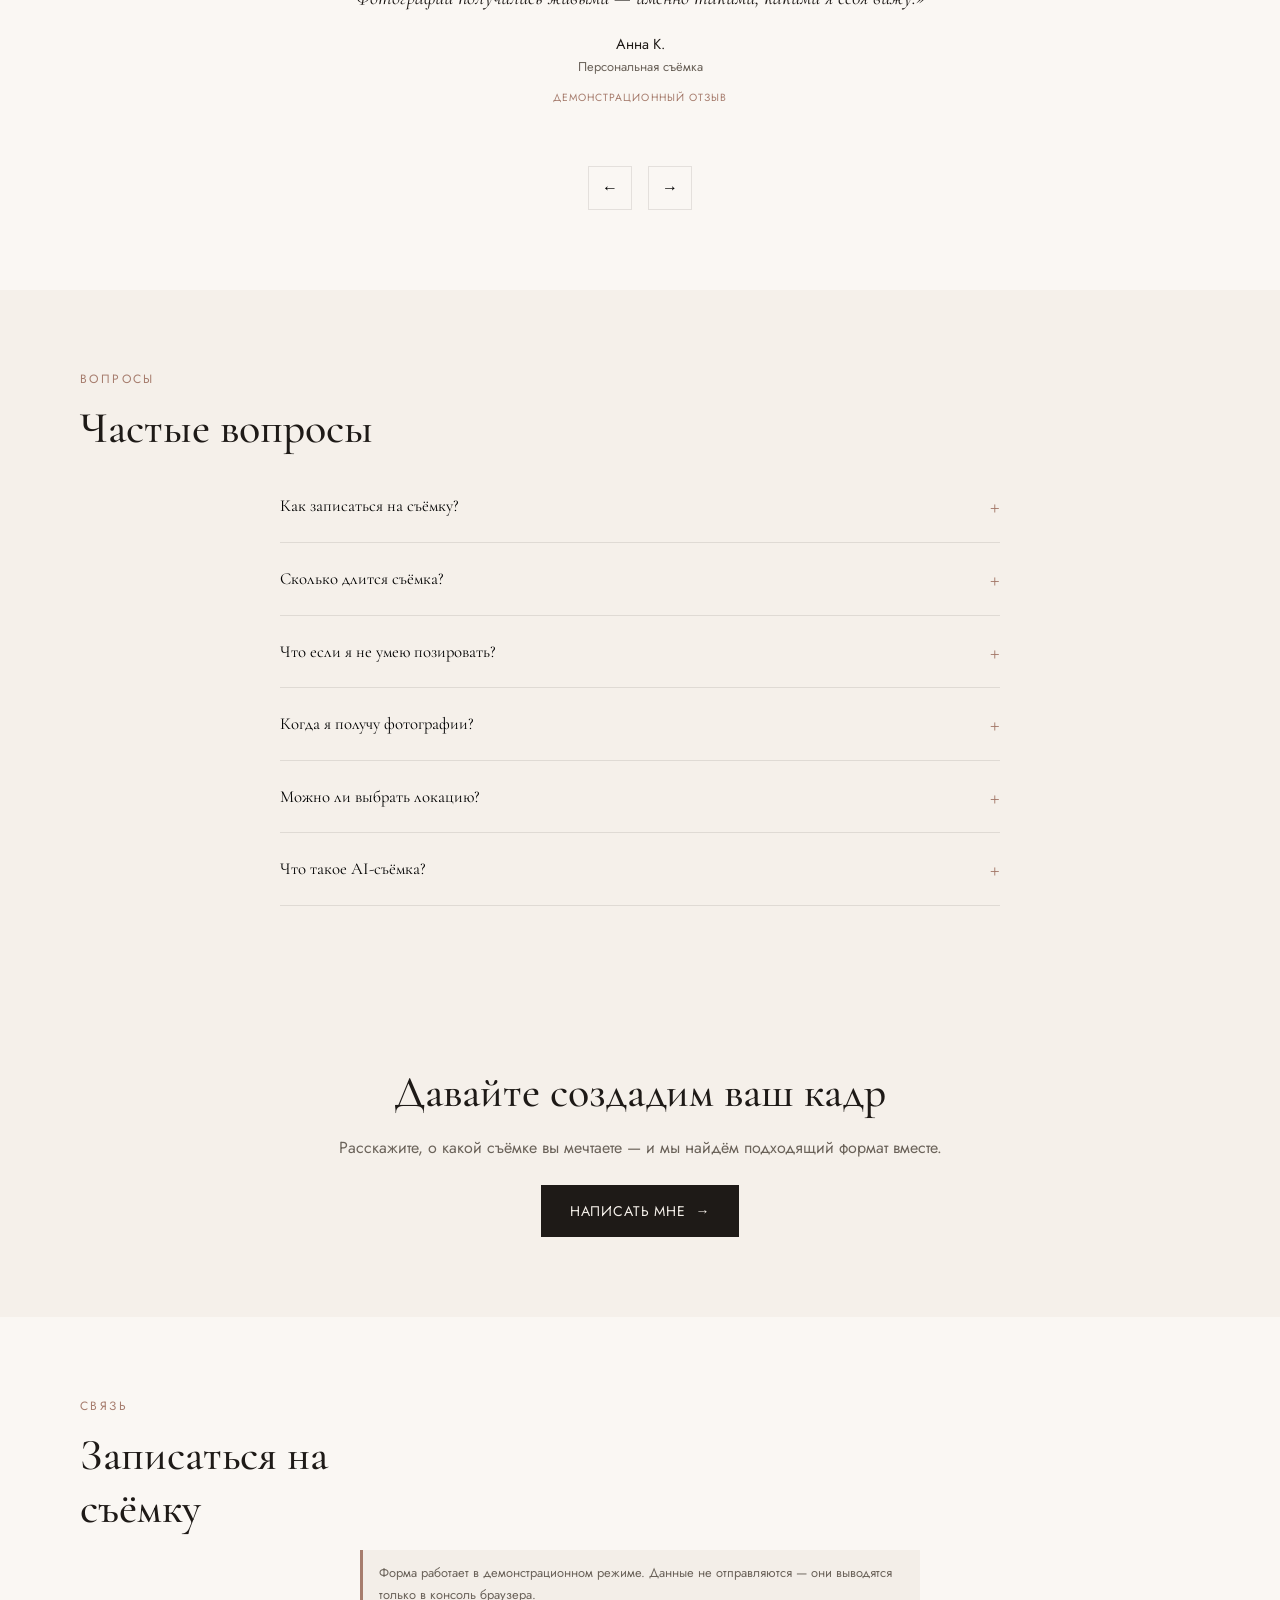
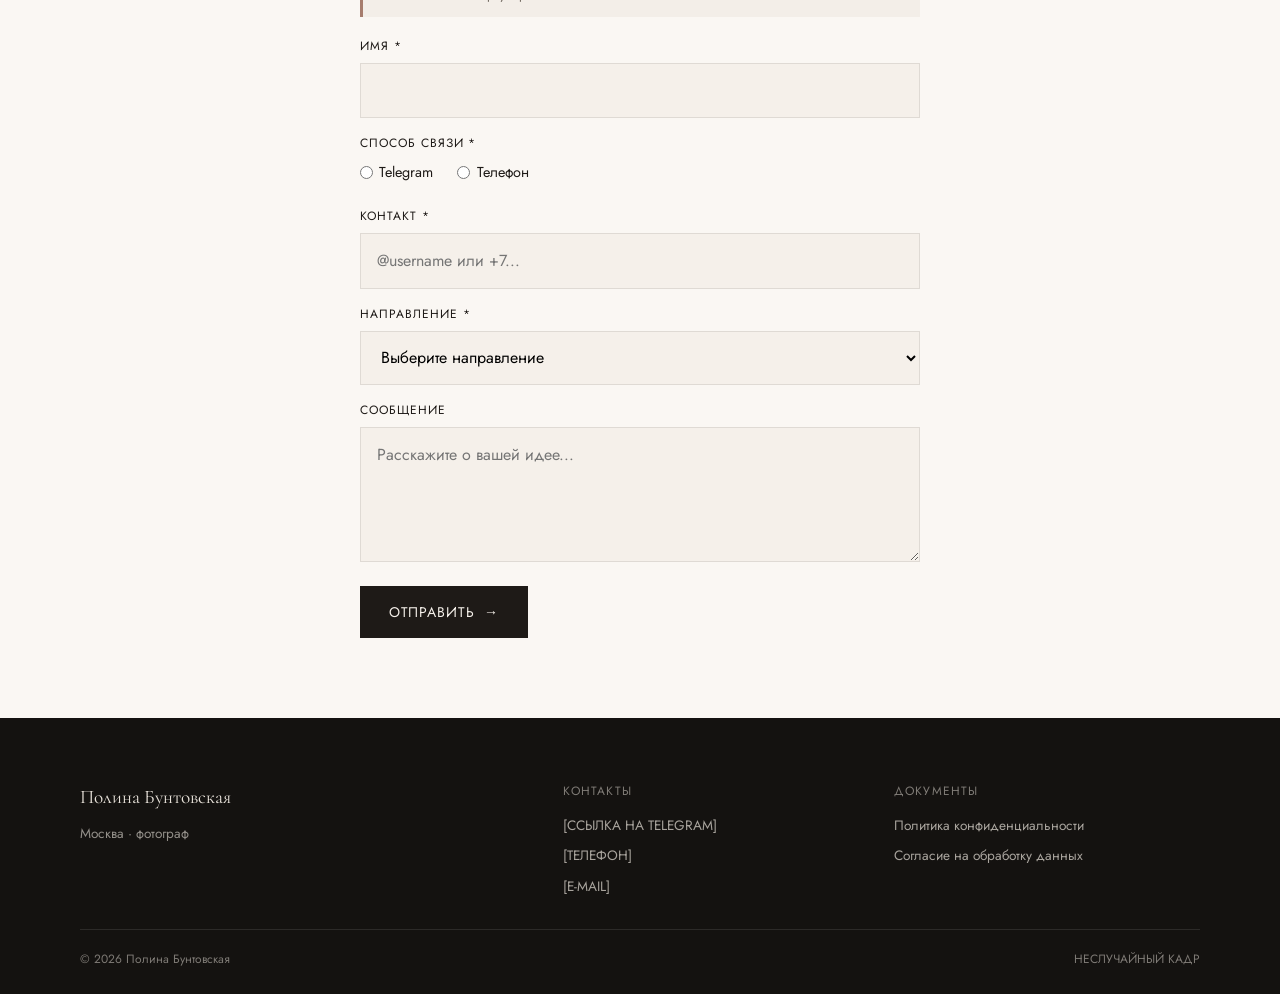
==== commit 9ad35760: "Ещё уменьшен коллаж 6.2 в AI-концепциях Co-authored-by: Cursor <cursoragent@cursor.com>" ====
--- a/index.html
+++ b/index.html
@@ -10,7 +10,7 @@
   <link href="https://fonts.googleapis.com/css2?family=Cormorant+Garamond:ital,wght@0,300;0,400;0,500;1,400&family=Jost:wght@300;400;500&display=swap" rel="stylesheet">
   <link rel="stylesheet" href="css/variables.css">
   <link rel="stylesheet" href="css/base.css">
-  <link rel="stylesheet" href="css/sections.css?v=20250824d">
+  <link rel="stylesheet" href="css/sections.css?v=20250824e">
   <link rel="stylesheet" href="css/animations.css">
   <link rel="stylesheet" href="css/cursor.css">
 </head>
--- a/css/sections.css
+++ b/css/sections.css
@@ -141,9 +141,9 @@
 }
 .ai-block__grid { width: var(--container); margin-left: auto; margin-right: auto; }
 .ai-block__gallery {
-  width: min(52%, 580px);
-  max-width: 580px;
-  margin: 0.35rem 0 0.85rem;
+  width: min(44%, 495px);
+  max-width: 495px;
+  margin: 0.5rem 0 1rem;
 }
 .ai-block__gallery .ai-block__item {
   position: relative;
@@ -346,7 +346,7 @@
   .directions-grid, .benefits-grid { grid-template-columns: repeat(2, 1fr); }
   .about-grid { grid-template-columns: 1fr; }
   .portfolio-grid--featured { grid-template-columns: repeat(2, 1fr); }
-  .ai-block__gallery { width: min(72%, 580px); max-width: 580px; }
+  .ai-block__gallery { width: min(61%, 495px); max-width: 495px; }
   .footer__inner { grid-template-columns: 1fr 1fr; }
 }
 @media (max-width: 768px) {
@@ -362,7 +362,7 @@
   .portfolio-grid--category { grid-template-columns: 1fr; }
   .portfolio-filters { overflow-x: auto; flex-wrap: nowrap; justify-content: flex-start; padding-bottom: 0.25rem; -webkit-overflow-scrolling: touch; }
   .portfolio-filters .filter-btn { flex: 0 0 auto; }
-  .ai-block__gallery { width: min(88%, 100%); max-width: 100%; margin-bottom: 0.65rem; }
+  .ai-block__gallery { width: min(75%, 100%); max-width: 100%; margin-bottom: 0.75rem; }
   .footer__inner { grid-template-columns: 1fr; }
   .hero__meta { justify-content: center; flex-wrap: wrap; }
   .hero__slogan { white-space: normal; }
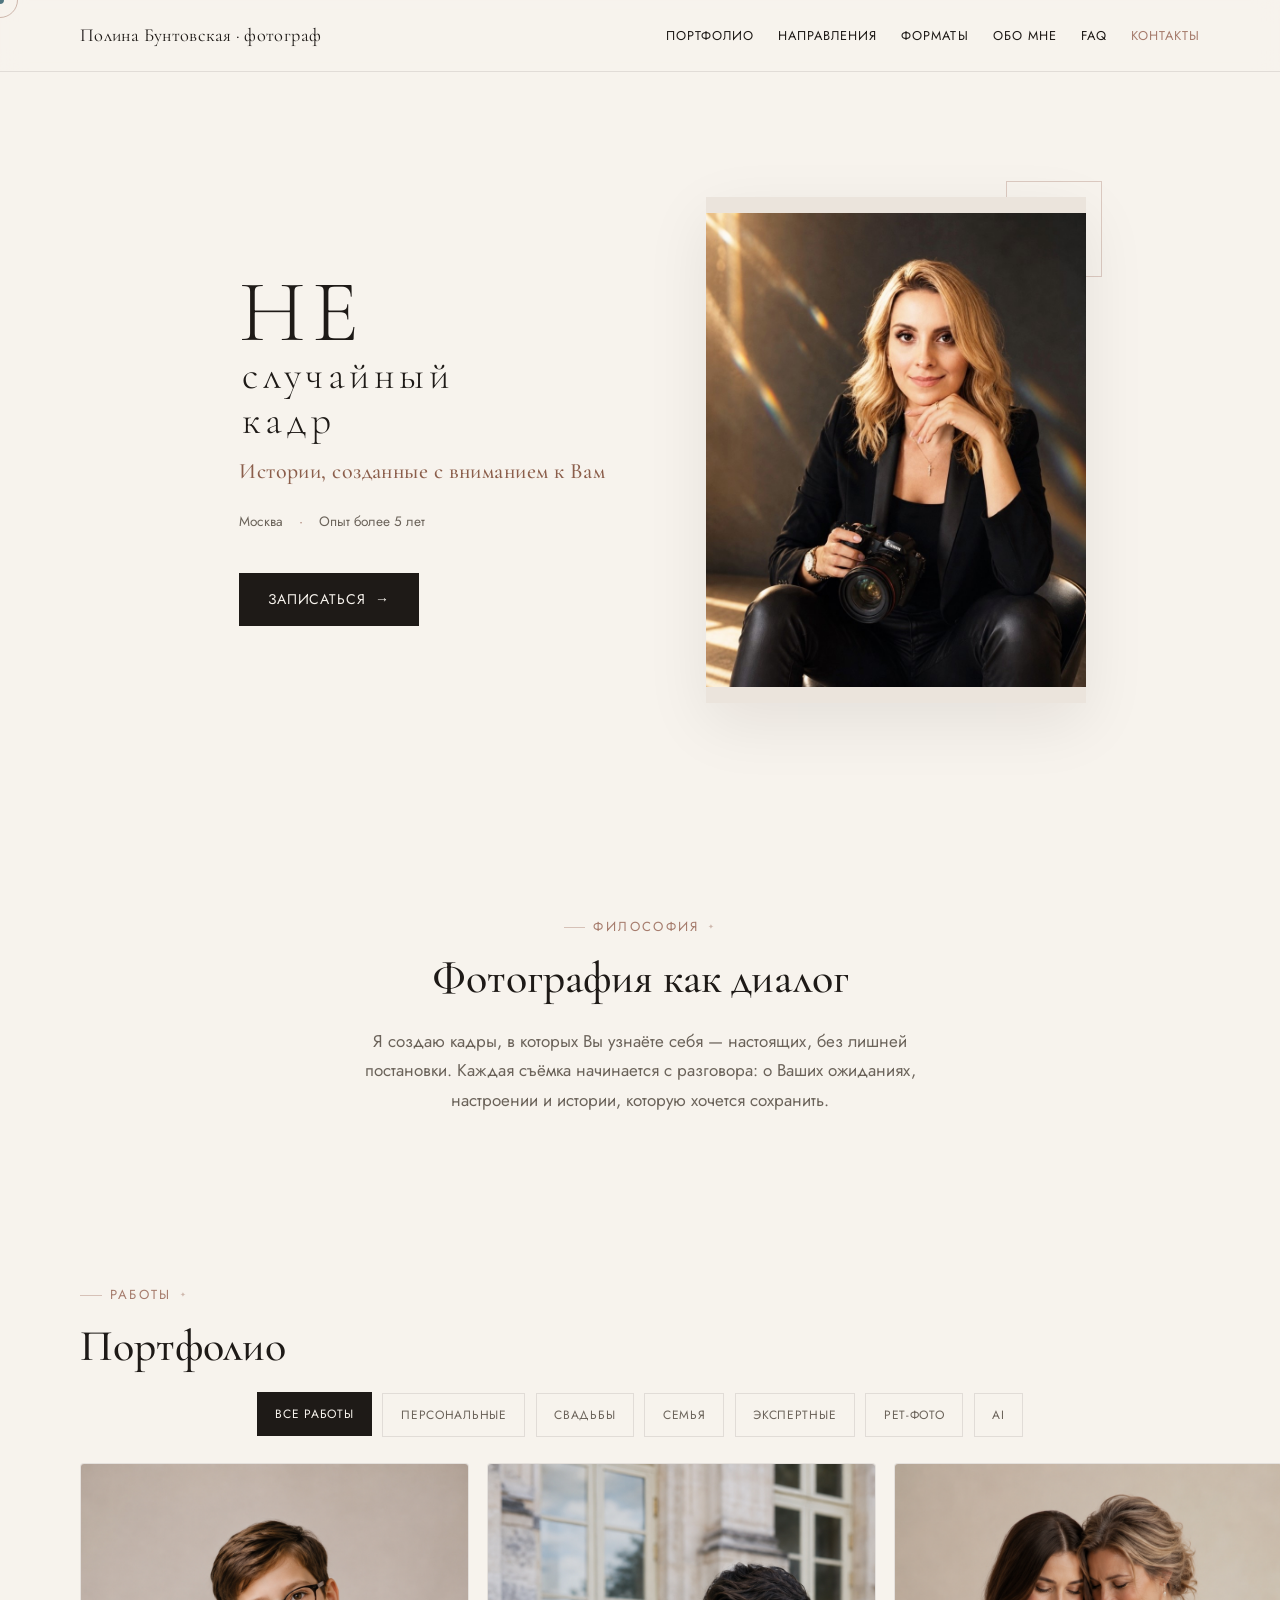
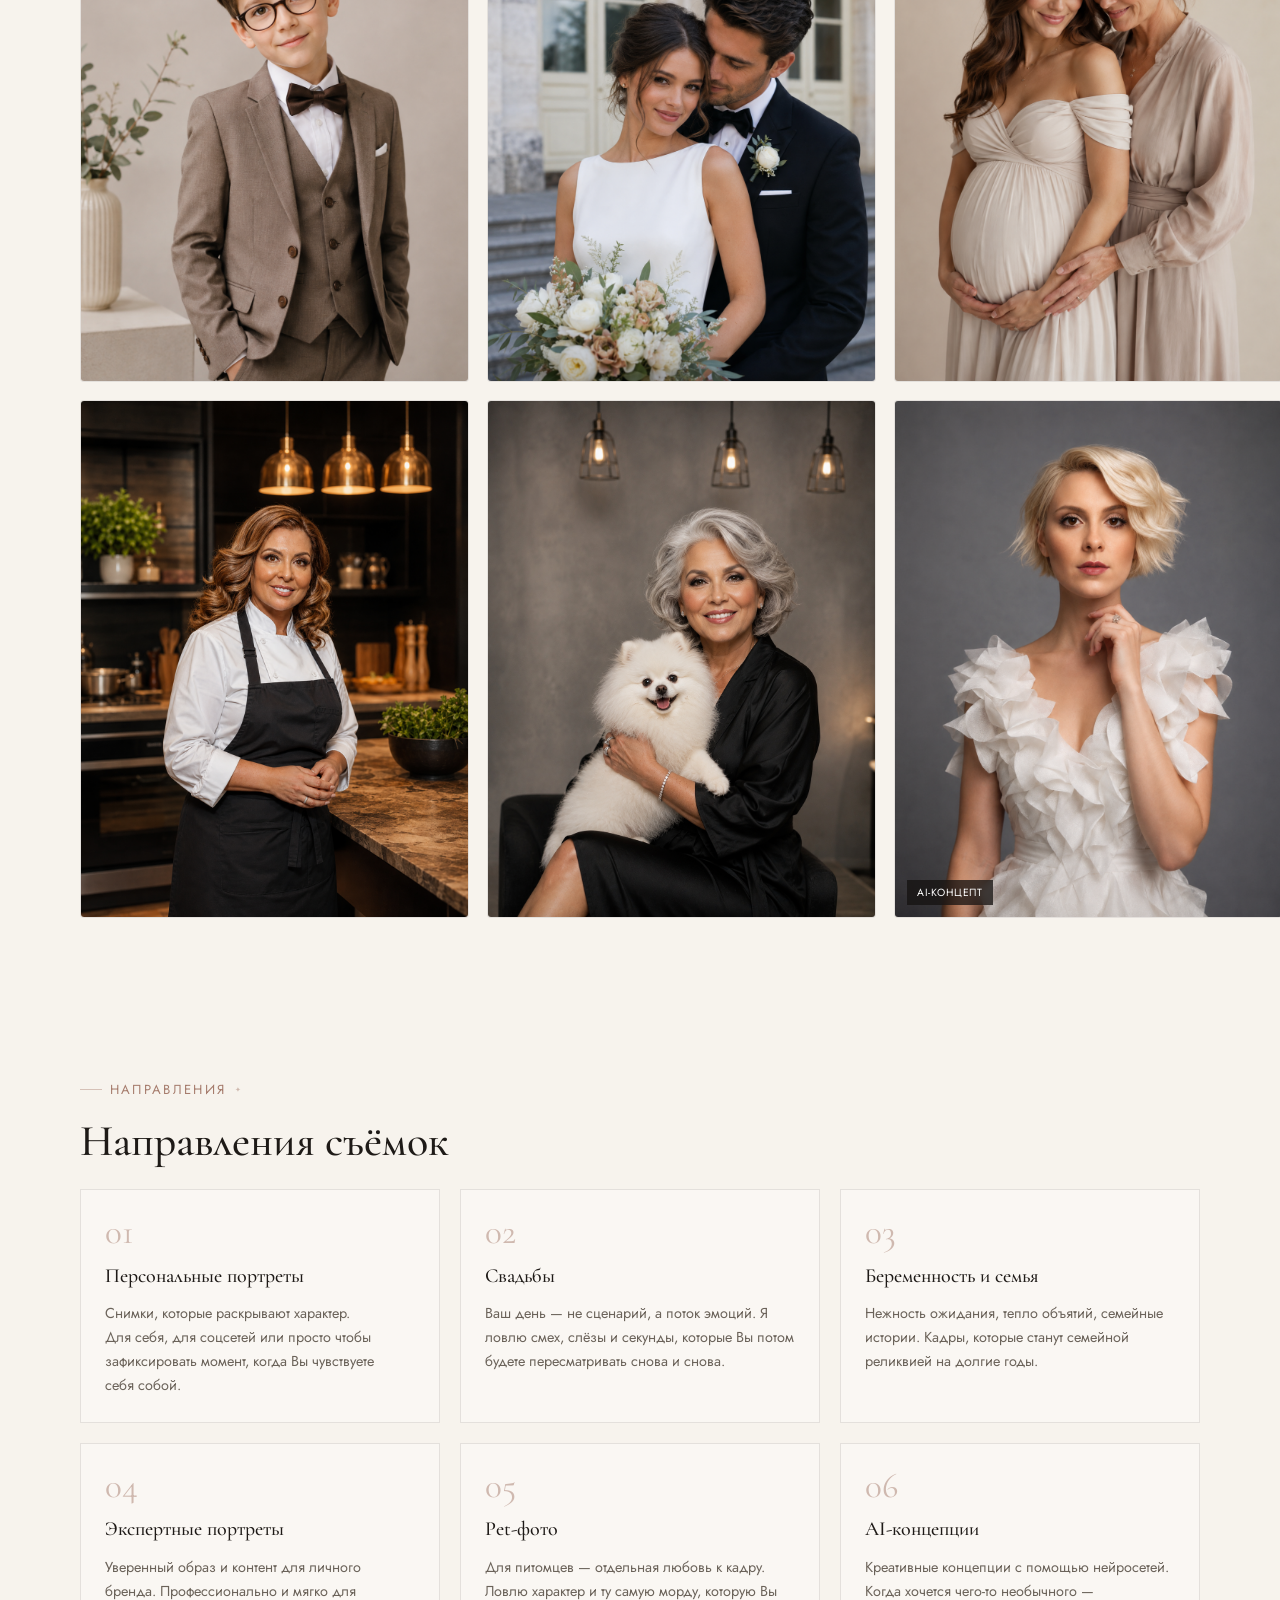
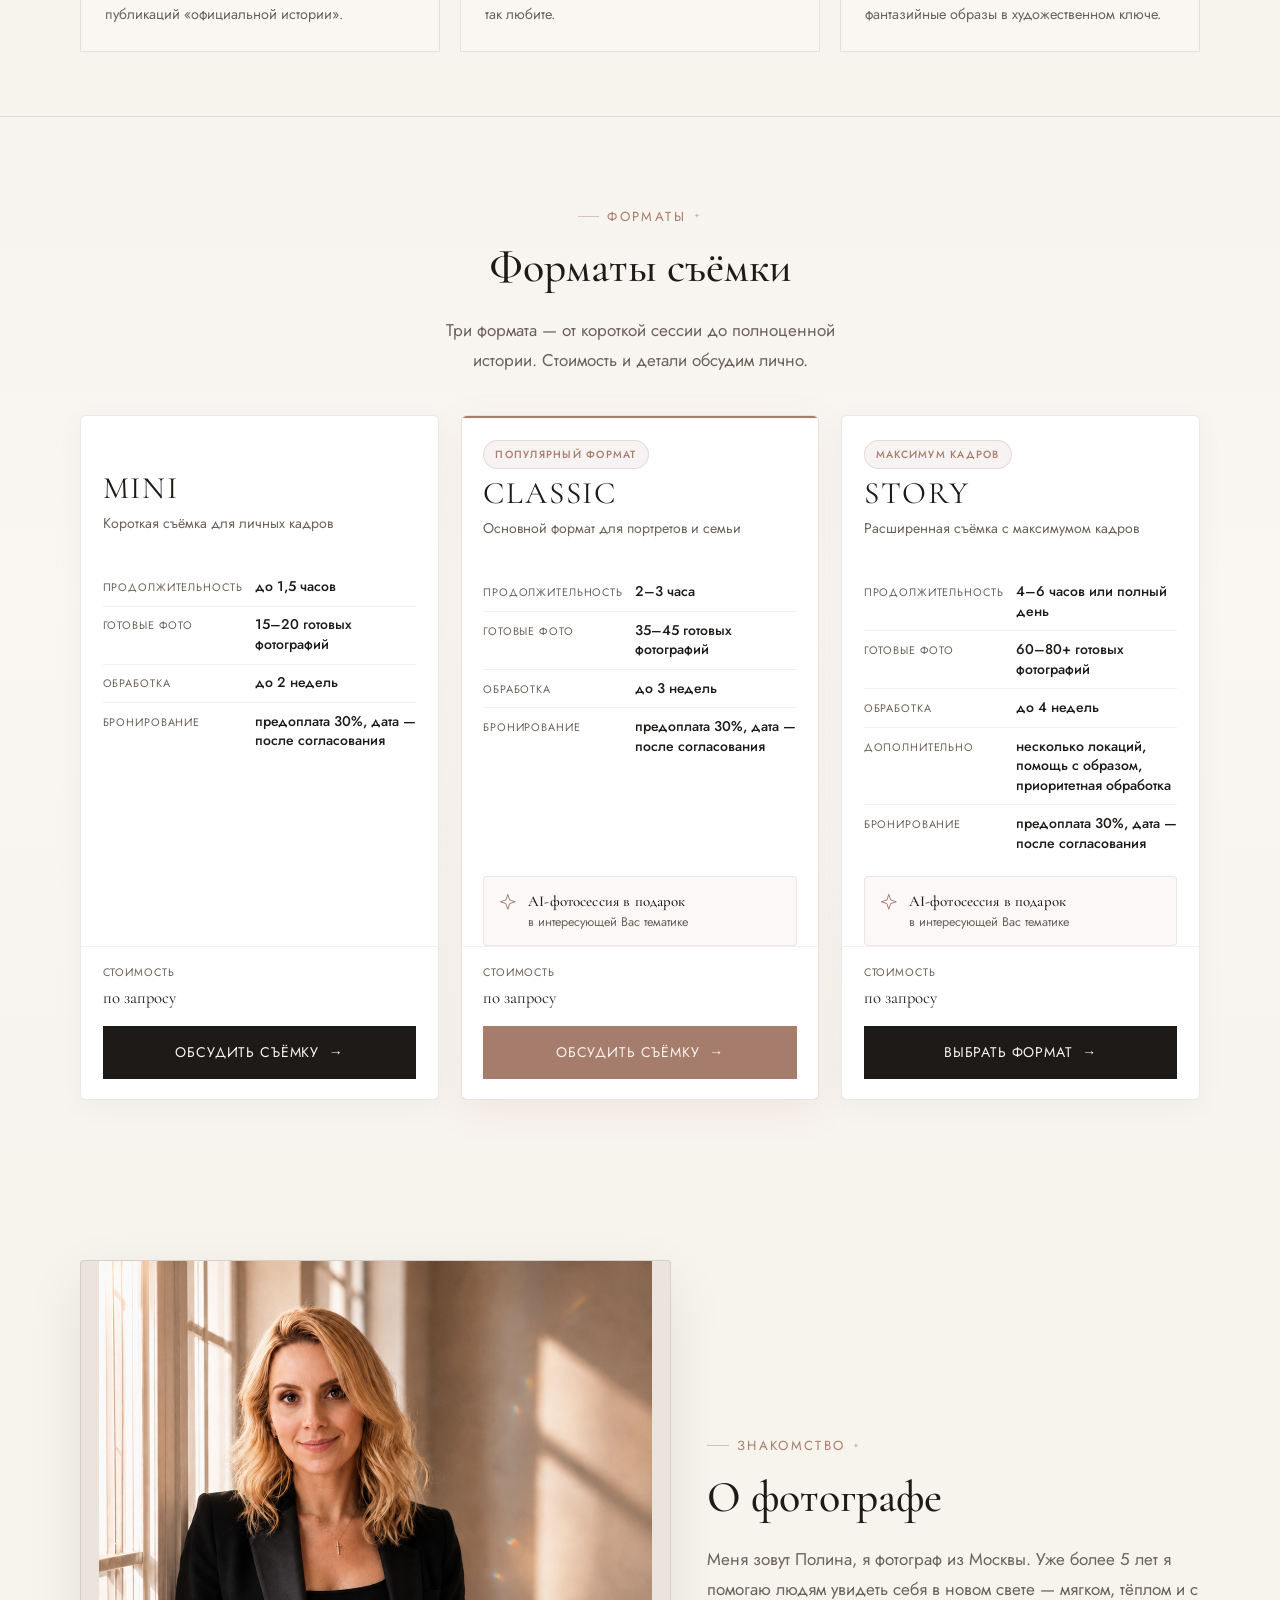
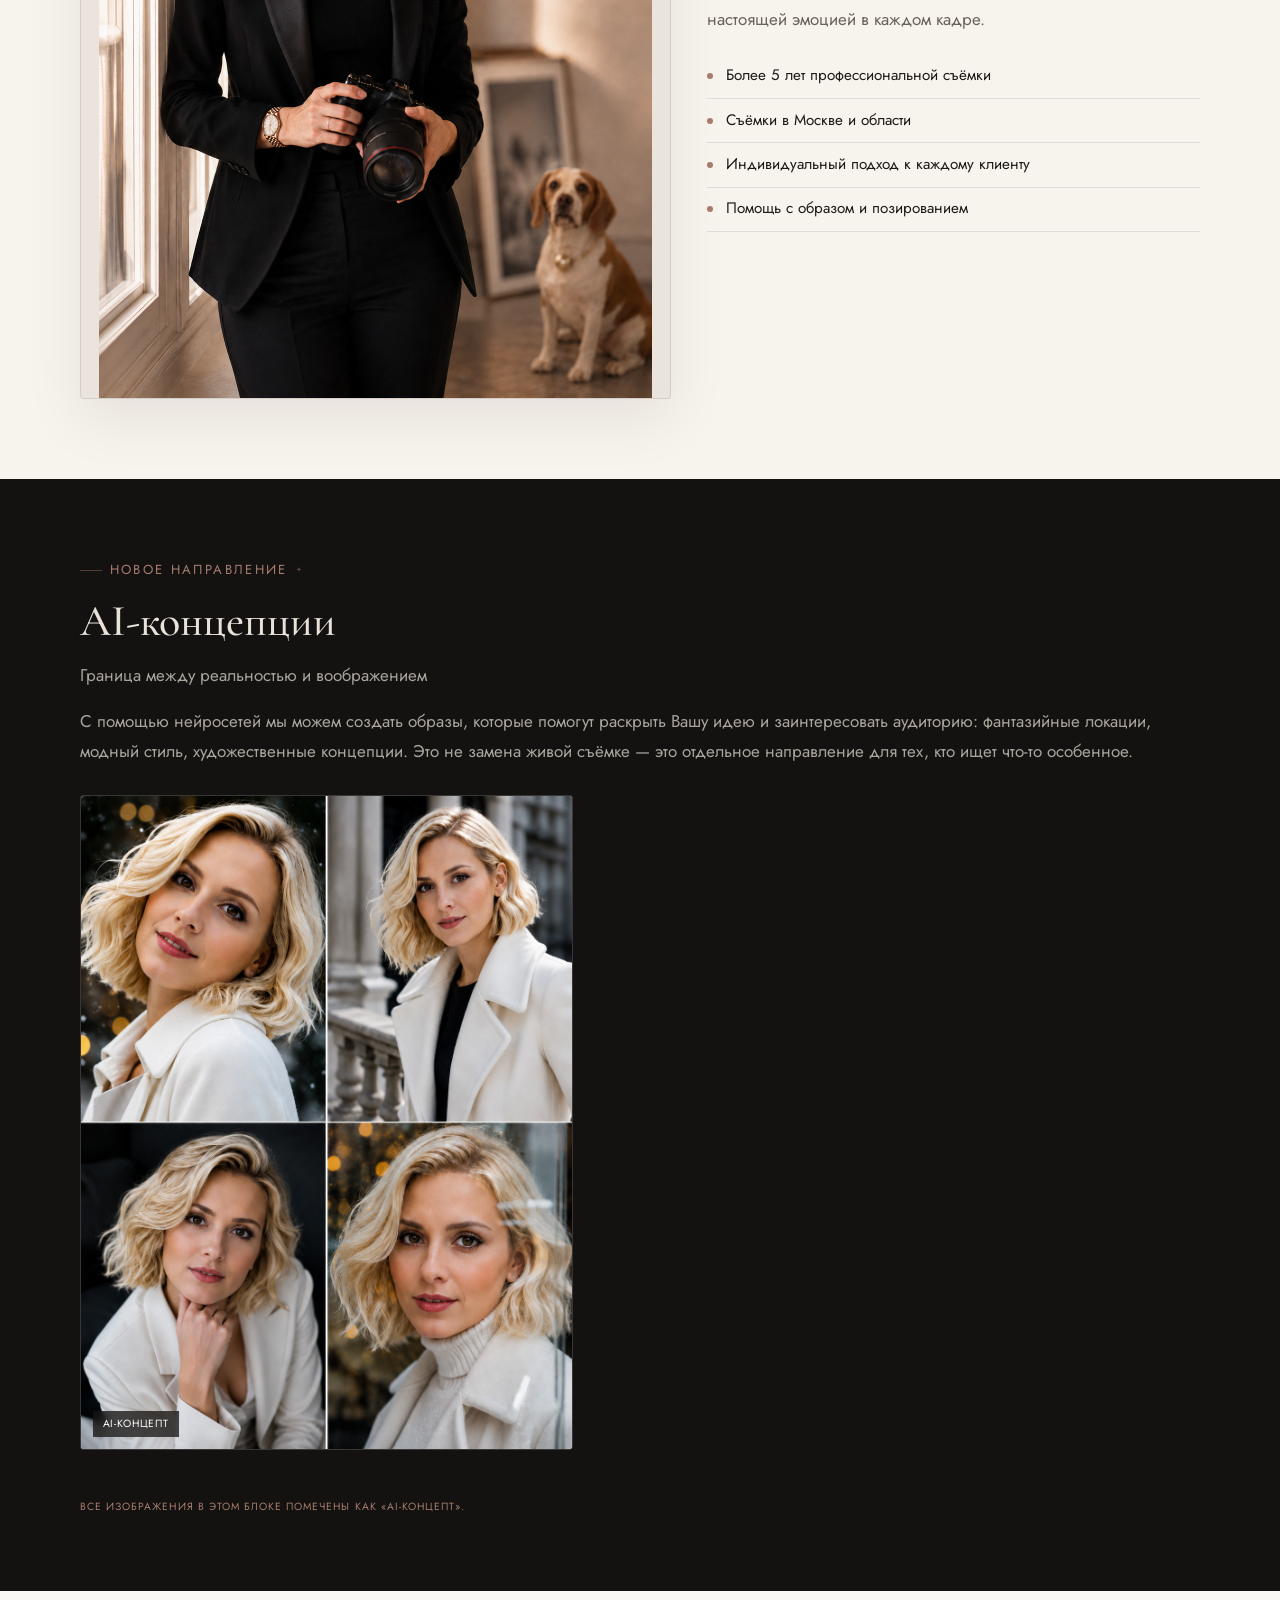
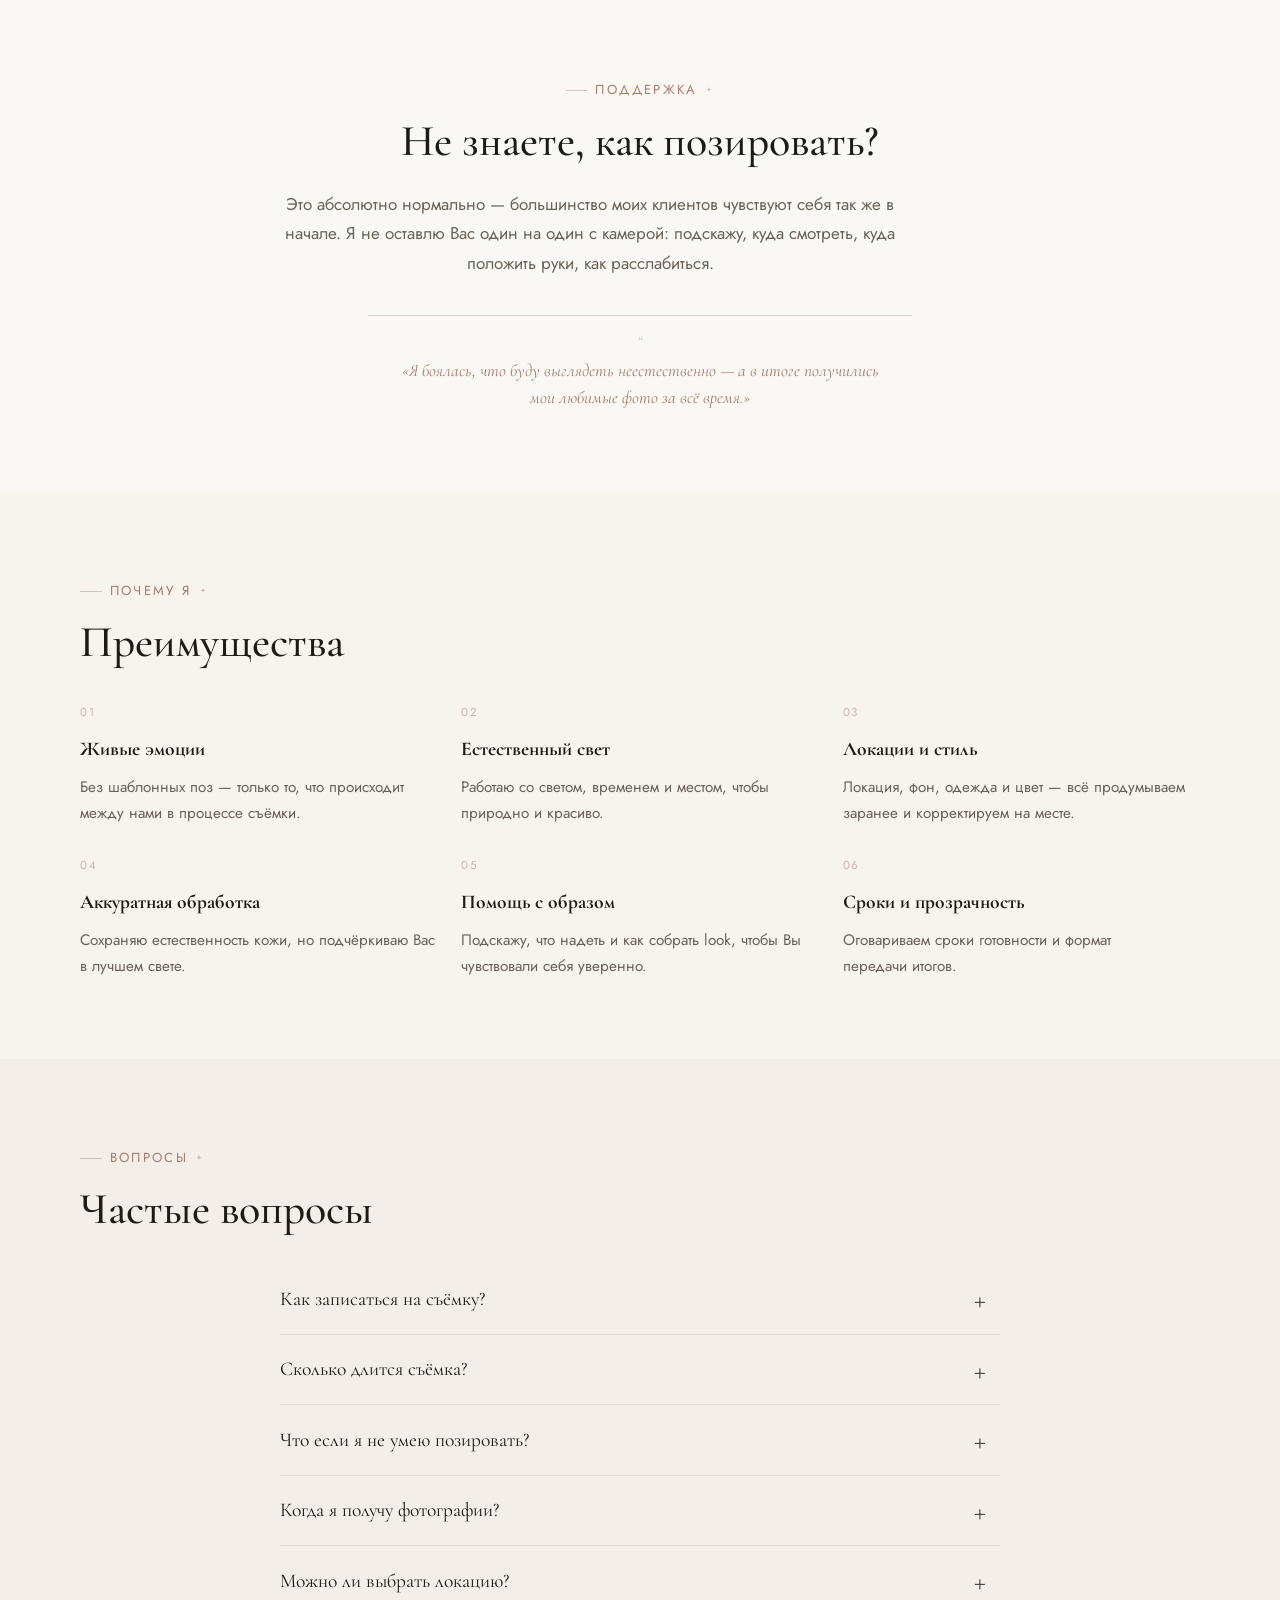
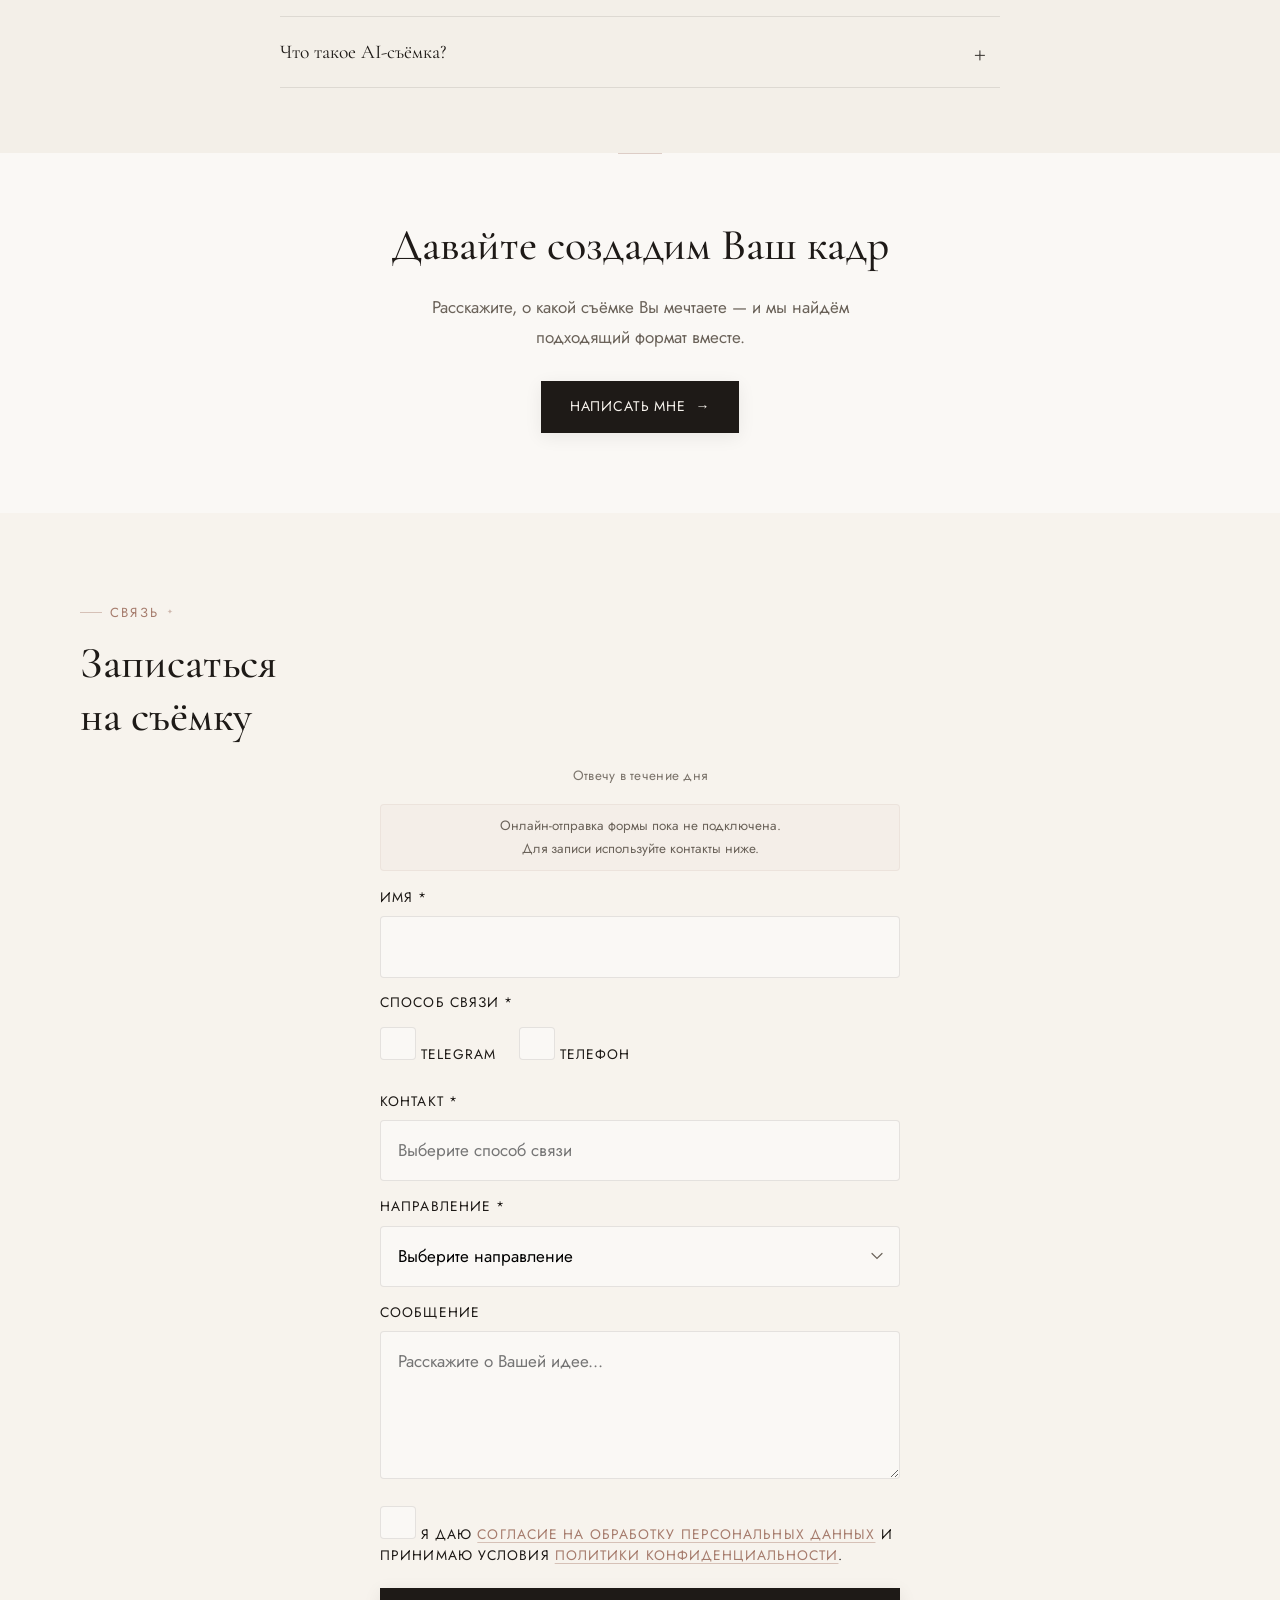
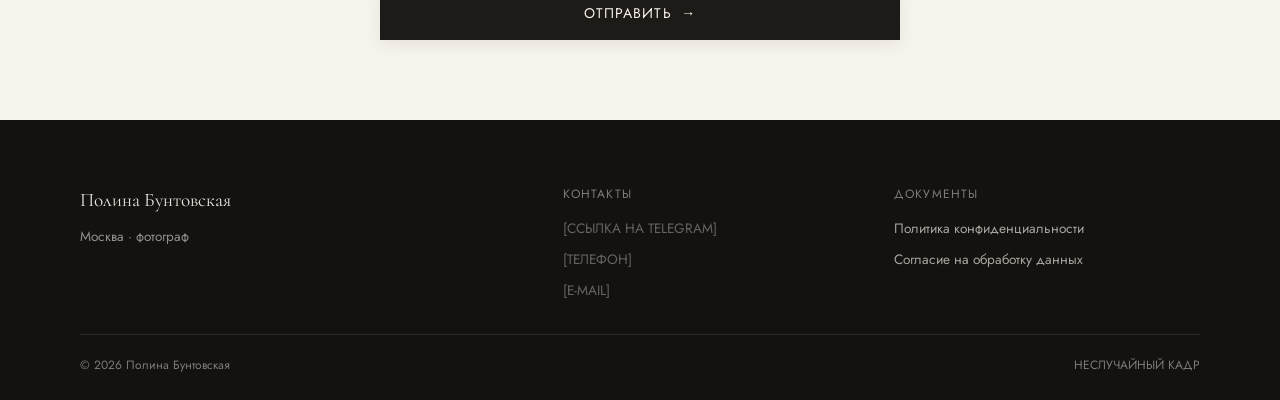
==== commit 2ccb365c: "Финальная полировка сайта: premium-низ страницы, форма и пакеты. Улучшены типографика, FAQ, CTA, фор" ====
--- a/index.html
+++ b/index.html
@@ -9,9 +9,10 @@
   <link rel="preconnect" href="https://fonts.gstatic.com" crossorigin>
   <link href="https://fonts.googleapis.com/css2?family=Cormorant+Garamond:ital,wght@0,300;0,400;0,500;1,400&family=Jost:wght@300;400;500&display=swap" rel="stylesheet">
   <link rel="stylesheet" href="css/variables.css">
-  <link rel="stylesheet" href="css/base.css">
-  <link rel="stylesheet" href="css/sections.css?v=20250824e">
-  <link rel="stylesheet" href="css/animations.css">
+  <link rel="stylesheet" href="css/base.css?v=20250825e">
+  <link rel="stylesheet" href="css/sections.css?v=20250825e">
+  <link rel="stylesheet" href="css/lightbox.css?v=20250825a">
+  <link rel="stylesheet" href="css/animations.css?v=20250825e">
   <link rel="stylesheet" href="css/cursor.css">
 </head>
 <body>
@@ -22,12 +23,13 @@
       <nav class="nav" id="nav">
         <a href="#portfolio">Портфолио</a>
         <a href="#directions">Направления</a>
+        <a href="#packages">Форматы</a>
         <a href="#about">Обо мне</a>
-        <a href="#reviews">Отзывы</a>
+        <a href="#reviews" hidden>Отзывы</a>
         <a href="#faq">FAQ</a>
         <a href="#contact">Контакты</a>
       </nav>
-      <button class="burger" id="burger" aria-label="Меню"><span></span><span></span><span></span></button>
+      <button class="burger" id="burger" type="button" aria-label="Меню" aria-expanded="false"><span></span><span></span><span></span></button>
     </div>
   </header>
 
@@ -35,7 +37,7 @@
     <section class="hero" id="hero">
       <div class="hero__content">
         <div class="hero__composition">
-                    <h1 class="hero__project" id="hero-project">
+          <h1 class="hero__project" id="hero-project">
             <span class="hero__title-line hero__title-ne">НЕ</span>
             <span class="hero__title-line hero__title-word">случайный</span>
             <span class="hero__title-line hero__title-word">кадр</span>
@@ -48,7 +50,7 @@
       <div class="hero__portrait">
         <div class="hero__portrait-deco"></div>
         <div class="hero__portrait-wrap">
-          <img id="hero-portrait" src="images/hero.jpg" alt="Полина Бунтовская">
+          <img id="hero-portrait" src="images/hero.jpg" alt="Полина Бунтовская" decoding="async">
         </div>
       </div>
     </section>
@@ -72,9 +74,34 @@
 
     <section class="directions" id="directions">
       <div class="container">
-        <p class="section-label reveal">Услуги</p>
+        <p class="section-label reveal">Направления</p>
         <h2 class="section-title reveal">Направления съёмок</h2>
         <div class="directions-grid" id="directions-grid"></div>
+      </div>
+    </section>
+
+    <section class="packages" id="packages">
+      <div class="container">
+        <div class="packages__head reveal">
+          <p class="section-label">Форматы</p>
+          <h2 class="section-title" id="packages-title">Форматы съёмки</h2>
+          <p class="packages-subtitle" id="packages-subtitle"></p>
+        </div>
+        <div class="packages-grid" id="packages-grid"></div>
+      </div>
+    </section>
+
+    <section class="about" id="about">
+      <div class="container about-grid">
+        <div class="about-photo reveal">
+          <img id="about-photo" src="images/about.png" alt="Полина Бунтовская" loading="lazy" decoding="async">
+        </div>
+        <div class="reveal">
+          <p class="section-label">Знакомство</p>
+          <h2 class="section-title" id="about-title"></h2>
+          <p class="section-text" id="about-text"></p>
+          <ul class="about-highlights" id="about-highlights"></ul>
+        </div>
       </div>
     </section>
 
@@ -89,20 +116,6 @@
       </div>
     </section>
 
-    <section class="about" id="about">
-      <div class="container about-grid">
-        <div class="about-photo reveal">
-          <img id="about-photo" src="images/about.png" alt="Полина Бунтовская">
-        </div>
-        <div class="reveal">
-          <p class="section-label">Знакомство</p>
-          <h2 class="section-title" id="about-title"></h2>
-          <p class="section-text" id="about-text"></p>
-          <ul class="about-highlights" id="about-highlights"></ul>
-        </div>
-      </div>
-    </section>
-
     <section class="posing" id="posing">
       <div class="container posing-inner reveal">
         <p class="section-label">Поддержка</p>
@@ -120,15 +133,15 @@
       </div>
     </section>
 
-    <section class="reviews" id="reviews">
+    <section class="reviews" id="reviews" hidden>
       <div class="container">
         <p class="section-label reveal">Отзывы</p>
         <h2 class="section-title reveal">Что говорят клиенты</h2>
         <div class="reviews-carousel reveal">
           <div class="reviews-track" id="reviews-track"></div>
           <div class="reviews-nav">
-            <button id="review-prev" aria-label="Предыдущий">←</button>
-            <button id="review-next" aria-label="Следующий">→</button>
+            <button type="button" id="review-prev" aria-label="Предыдущий отзыв">←</button>
+            <button type="button" id="review-next" aria-label="Следующий отзыв">→</button>
           </div>
         </div>
       </div>
@@ -146,7 +159,7 @@
       <div class="container reveal">
         <h2 class="section-title" id="cta-title"></h2>
         <p class="section-text" id="cta-text"></p>
-        <a href="#contact" class="btn">Написать мне <span class="btn-arrow">→</span></a>
+        <a href="#contact" class="btn btn--cta">Написать мне <span class="btn-arrow">→</span></a>
       </div>
     </section>
 
@@ -155,24 +168,31 @@
         <p class="section-label reveal">Связь</p>
         <h2 class="section-title reveal">Записаться на съёмку</h2>
         <div class="form-wrapper reveal">
+          <p class="form-hint" id="form-hint"></p>
           <p class="form-note" id="form-note"></p>
           <form id="contact-form" novalidate>
             <div class="form-field">
               <label for="name">Имя *</label>
-              <input type="text" id="name" name="name" data-required>
+              <input type="text" id="name" name="name" data-required autocomplete="name">
               <span class="form-error"></span>
             </div>
             <div class="form-field">
               <label>Способ связи *</label>
               <div class="radio-group">
-                <label><input type="radio" name="contact-method" value="telegram"> Telegram</label>
-                <label><input type="radio" name="contact-method" value="phone"> Телефон</label>
+                <label class="radio-option">
+                  <input type="radio" name="contact-method" value="telegram">
+                  <span class="radio-option__text">Telegram</span>
+                </label>
+                <label class="radio-option">
+                  <input type="radio" name="contact-method" value="phone">
+                  <span class="radio-option__text">Телефон</span>
+                </label>
               </div>
               <span class="form-error" id="method-error"></span>
             </div>
             <div class="form-field">
               <label for="contact">Контакт *</label>
-              <input type="text" id="contact" name="contact" data-required placeholder="@username или +7...">
+              <input type="text" id="contact" name="contact" data-required placeholder="Выберите способ связи" autocomplete="tel">
               <span class="form-error"></span>
             </div>
             <div class="form-field">
@@ -182,10 +202,18 @@
             </div>
             <div class="form-field">
               <label for="message">Сообщение</label>
-              <textarea id="message" name="message" rows="4" placeholder="Расскажите о вашей идее..."></textarea>
-            </div>
-            <button type="submit" class="btn">Отправить <span class="btn-arrow">→</span></button>
-            <div class="form-success" id="form-success" hidden></div>
+              <textarea id="message" name="message" rows="4" placeholder="Расскажите о Вашей идее..."></textarea>
+            </div>
+            <div class="form-field form-field--consent">
+              <label class="consent-label">
+                <input type="checkbox" id="consent" name="consent" data-required>
+                <span class="consent-text">Я даю <a href="consent.html" target="_blank" rel="noopener">согласие на обработку персональных данных</a> и принимаю условия <a href="privacy.html" target="_blank" rel="noopener">Политики конфиденциальности</a>.</span>
+              </label>
+              <span class="form-error"></span>
+            </div>
+            <button type="submit" class="btn btn--submit" id="form-submit">Отправить <span class="btn-arrow">→</span></button>
+            <div class="form-success" id="form-success" role="status" hidden></div>
+            <div class="form-error form-error--global" id="form-error" role="alert" hidden></div>
           </form>
         </div>
       </div>
@@ -216,9 +244,10 @@
     </div>
   </footer>
 
-  <script src="data/content.js?v=20250824"></script>
-  <script src="data/portfolio.js?v=20250824c"></script>
+  <script src="data/content.js?v=20250825f"></script>
+  <script src="data/portfolio.js?v=20250825a"></script>
   <script src="data/reviews.js?v=20250824"></script>
-  <script src="js/main.js?v=20250824c"></script>
+  <script src="js/lightbox.js?v=20250825a"></script>
+  <script src="js/main.js?v=20250825e"></script>
 </body>
 </html>
--- a/css/variables.css
+++ b/css/variables.css
@@ -1,5 +1,7 @@
 :root {
-  --color-bg: #f5f0ea;
+  --color-bg: #f7f3ed;
+  --color-bg-alt: #faf8f5;
+  --color-bg-soft: #f3efe8;
   --color-bg-dark: #141210;
   --color-bg-card: #faf7f3;
   --color-text: #1e1a17;
@@ -15,7 +17,12 @@
   --container: min(1120px, 92vw);
   --container-wide: min(1220px, 94vw);
   --section-pad: 5rem;
+  --section-pad-sm: 4.1rem;
   --radius: 4px;
   --shadow: 0 20px 60px rgba(20, 18, 16, 0.08);
   --transition: 0.35s cubic-bezier(0.4, 0, 0.2, 1);
+  --transition-fast: 0.3s ease;
+  --text-sm: 0.9rem;
+  --text-base: 1.0625rem;
+  --text-md: 1.125rem;
 }
--- a/css/base.css
+++ b/css/base.css
@@ -1,9 +1,9 @@
 *, *::before, *::after { box-sizing: border-box; margin: 0; padding: 0; }
-html { scroll-behavior: smooth; }
+html { scroll-behavior: smooth; scroll-padding-top: calc(var(--header-height) + 1rem); }
 body {
   font-family: var(--font-body);
-  font-size: 1rem;
-  line-height: 1.65;
+  font-size: var(--text-base);
+  line-height: 1.7;
   color: var(--color-text);
   background: var(--color-bg);
   overflow-x: hidden;
@@ -13,26 +13,51 @@
 img { max-width: 100%; height: auto; display: block; }
 a { color: inherit; text-decoration: none; }
 ul { list-style: none; }
-button { font: inherit; cursor: pointer; border: none; background: none; }
+button { font: inherit; cursor: pointer; border: none; background: none; color: inherit; }
 section { padding: var(--section-pad) 0; }
 .container { width: var(--container); margin: 0 auto; }
 .section-label {
+  display: inline-flex;
+  align-items: center;
+  gap: 0.5rem;
   font-family: var(--font-body);
-  font-size: 0.75rem;
-  letter-spacing: 0.2em;
+  font-size: 0.82rem;
+  letter-spacing: 0.18em;
   text-transform: uppercase;
   color: var(--color-accent);
-  margin-bottom: 0.75rem;
+  margin-bottom: 0.85rem;
+}
+.section-label::before {
+  content: "";
+  width: 1.35rem;
+  height: 1px;
+  background: rgba(166, 124, 109, 0.42);
+  flex-shrink: 0;
+}
+.section-label::after {
+  content: "✦";
+  font-size: 0.42rem;
+  line-height: 1;
+  color: var(--color-accent);
+  opacity: 0.5;
+  flex-shrink: 0;
 }
 .section-title {
   font-family: var(--font-display);
   font-size: clamp(1.85rem, 3.5vw, 2.75rem);
   font-weight: 500;
   line-height: 1.2;
-  margin-bottom: 1rem;
+  margin-bottom: 1.35rem;
   max-width: 18ch;
+  text-wrap: balance;
 }
-.section-text { color: var(--color-text-muted); max-width: 620px; }
+.section-text {
+  color: var(--color-text-muted);
+  max-width: 620px;
+  font-size: var(--text-base);
+  line-height: 1.75;
+  text-wrap: pretty;
+}
 .btn {
   display: inline-flex;
   align-items: center;
@@ -45,9 +70,20 @@
   text-transform: uppercase;
   transition: background var(--transition), transform var(--transition);
 }
-.btn:hover { background: var(--color-accent); }
+.btn:hover { background: var(--color-accent); transform: translateY(-1px); box-shadow: 0 6px 20px rgba(166, 124, 109, 0.18); }
+.btn:active { transform: translateY(0); box-shadow: none; }
 .btn:hover .btn-arrow { transform: translateX(4px); }
-.btn-arrow { transition: transform var(--transition); display: inline-block; }
+.btn-arrow { transition: transform var(--transition-fast); display: inline-block; }
+.btn--cta { box-shadow: 0 4px 18px rgba(20, 18, 16, 0.07); }
+.btn--cta:hover { box-shadow: 0 10px 32px rgba(166, 124, 109, 0.22); }
+.btn--submit {
+  width: 100%;
+  justify-content: center;
+  min-height: 48px;
+  letter-spacing: 0.08em;
+  box-shadow: 0 4px 18px rgba(20, 18, 16, 0.08);
+}
+.btn--submit:hover { box-shadow: 0 10px 28px rgba(166, 124, 109, 0.24); }
 .btn-outline {
   background: transparent;
   border: 1px solid var(--color-text);
--- a/css/sections.css
+++ b/css/sections.css
@@ -2,27 +2,38 @@
 .header {
   position: fixed; top: 0; left: 0; right: 0; z-index: 1000;
   height: var(--header-height);
-  background: rgba(245, 240, 234, 0.85);
+  background: rgba(247, 243, 237, 0.85);
   backdrop-filter: blur(12px);
   border-bottom: 1px solid var(--color-border);
   transition: background var(--transition);
 }
-.header.scrolled { background: rgba(245, 240, 234, 0.96); }
+.header.scrolled { background: rgba(247, 243, 237, 0.96); }
 .header__inner {
   display: flex; align-items: center; justify-content: space-between;
   height: 100%; width: var(--container); margin: 0 auto;
+  gap: 0.75rem;
 }
 .header__logo {
   font-family: var(--font-brand);
   font-size: 1.15rem;
   letter-spacing: 0.02em;
+  min-width: 0;
+  flex: 1 1 auto;
 }
 .header__logo span { color: var(--color-text-muted); font-family: var(--font-body); font-size: 0.85rem; }
 .nav { display: flex; gap: 1.5rem; }
-.nav a { font-size: 0.8rem; letter-spacing: 0.08em; text-transform: uppercase; transition: color var(--transition); }
-.nav a:hover { color: var(--color-accent); }
-.burger { display: none; flex-direction: column; gap: 5px; padding: 4px; }
+.nav a { font-size: 0.8rem; letter-spacing: 0.08em; text-transform: uppercase; transition: color var(--transition), opacity var(--transition); }
+.nav a:hover, .nav a.active { color: var(--color-accent); }
+.nav a.active { opacity: 1; }
+.burger {
+  display: none; flex-direction: column; gap: 5px;
+  min-width: 44px; min-height: 44px;
+  align-items: center; justify-content: center;
+  padding: 10px;
+  flex-shrink: 0;
+}
 .burger span { width: 24px; height: 1.5px; background: var(--color-text); transition: var(--transition); }
+.nav a[hidden] { display: none; }
 
 /* Hero — separate columns, title constrained */
 .hero {
@@ -116,6 +127,7 @@
 .portfolio-filters { display: flex; flex-wrap: wrap; gap: 0.65rem; margin: 1.25rem 0 1.625rem; justify-content: center; }
 .filter-btn {
   padding: 0.55rem 1.1rem;
+  min-height: 44px;
   font-size: 0.75rem;
   letter-spacing: 0.06em;
   text-transform: uppercase;
@@ -125,7 +137,8 @@
   transition: all var(--transition);
 }
 .filter-btn:hover { border-color: var(--color-accent); color: var(--color-accent); }
-.filter-btn.active { background: var(--color-text); color: var(--color-bg); border-color: var(--color-text); }
+.filter-btn.active { background: var(--color-text); color: var(--color-bg); border-color: var(--color-text); transform: translateY(-1px); }
+.filter-btn:active { transform: scale(0.98); }
 .portfolio-grid { display: grid; gap: 1.125rem; }
 .portfolio-grid--featured {
   grid-template-columns: repeat(3, 1fr);
@@ -168,11 +181,27 @@
   border: 1px solid var(--color-border);
   border-radius: var(--radius);
 }
-.portfolio-item--featured { cursor: pointer; }
+.portfolio-item--featured,
+.portfolio-item--lightbox { cursor: zoom-in; }
+.portfolio-item--lightbox::after {
+  content: "⤢";
+  position: absolute; top: 0.7rem; right: 0.7rem;
+  width: 32px; height: 32px;
+  display: flex; align-items: center; justify-content: center;
+  font-size: 0.85rem; color: #fff;
+  background: rgba(20, 18, 16, 0.45);
+  border-radius: 50%;
+  opacity: 0; transform: scale(0.9);
+  transition: opacity var(--transition), transform var(--transition);
+  pointer-events: none;
+}
+.portfolio-item--lightbox:hover::after { opacity: 1; transform: scale(1); }
+.portfolio-item--lightbox:focus-visible { outline: 2px solid var(--color-accent); outline-offset: 3px; }
 .portfolio-item.hidden { display: none; }
 .portfolio-item__img {
   width: 100%;
   height: 100%;
+  max-width: none;
   object-fit: cover;
   object-position: center;
   background: #ebe4dc;
@@ -198,15 +227,17 @@
 .direction-card {
   background: var(--color-bg-card); padding: 1.5rem;
   border: 1px solid var(--color-border);
-  transition: transform var(--transition), box-shadow var(--transition);
-}
-.direction-card:hover { transform: translateY(-3px); box-shadow: var(--shadow); }
+  transition: transform var(--transition), box-shadow var(--transition), border-color var(--transition);
+  cursor: pointer;
+}
+.direction-card:hover { transform: translateY(-3px); box-shadow: var(--shadow); border-color: rgba(166, 124, 109, 0.35); }
+.direction-card:focus-visible { outline: 2px solid var(--color-accent); outline-offset: 3px; }
 .direction-card__num {
   font-family: var(--font-brand); font-size: 2.2rem;
   color: var(--color-accent); opacity: 0.5; line-height: 1;
 }
 .direction-card__title { font-family: var(--font-display); font-size: 1.25rem; margin: 0.6rem 0; font-weight: 500; }
-.direction-card__text { font-size: 0.9rem; color: var(--color-text-muted); }
+.direction-card__text { font-size: var(--text-sm); color: var(--color-text-muted); line-height: 1.65; text-wrap: pretty; }
 
 .ai-block { background: var(--color-bg-dark); color: var(--color-text-light); padding: 4.5rem 0; }
 .ai-block .section-label { color: var(--color-accent); }
@@ -232,22 +263,253 @@
 }
 
 .posing {
-  background: var(--color-bg-card);
-  border-top: 1px solid var(--color-border);
-  border-bottom: 1px solid var(--color-border);
+  background: var(--color-bg-alt);
 }
 .posing-inner { max-width: 720px; margin: 0 auto; text-align: center; }
 .posing .section-title { max-width: none; margin-left: auto; margin-right: auto; }
+.posing .section-text { margin-bottom: 0.5rem; }
 .posing-quote {
-  font-family: var(--font-display); font-size: 1.2rem;
-  font-style: italic; color: var(--color-accent);
-  margin-top: 1.25rem; padding-top: 1.25rem;
+  display: inline-block;
+  max-width: 34rem;
+  margin: 1.75rem auto 0;
+  padding: 1.1rem 1.25rem 0;
+  font-family: var(--font-display);
+  font-size: 1.08rem;
+  font-style: italic;
+  color: var(--color-accent);
+  line-height: 1.55;
+  text-wrap: pretty;
+  border-top: 1px solid rgba(166, 124, 109, 0.32);
+}
+.posing-quote::before {
+  content: "\201C";
+  display: block;
+  font-family: var(--font-display);
+  font-size: 1rem;
+  line-height: 1;
+  color: var(--color-accent);
+  opacity: 0.42;
+  margin-bottom: 0.55rem;
+  font-style: normal;
+}
+
+.benefits { background: var(--color-bg); }
+.benefits .section-title { margin-bottom: 2rem; }
+.benefits-grid { display: grid; grid-template-columns: repeat(3, 1fr); gap: 1.75rem 1.5rem; }
+.benefit-item { padding-top: 0.15rem; }
+.benefit-item__num {
+  display: block;
+  font-family: var(--font-body);
+  font-size: 0.72rem;
+  font-weight: 400;
+  letter-spacing: 0.14em;
+  color: rgba(166, 124, 109, 0.52);
+  margin-bottom: 0.6rem;
+}
+.benefit-item__title {
+  font-family: var(--font-display);
+  font-size: 1.22rem;
+  margin-bottom: 0.5rem;
+}
+.benefit-item__text {
+  font-size: 0.95rem;
+  color: var(--color-text-muted);
+  line-height: 1.72;
+  text-wrap: pretty;
+}
+
+.reviews[hidden] { display: none !important; }
+
+.packages {
+  background: linear-gradient(180deg, var(--color-bg) 0%, #faf7f3 45%, var(--color-bg) 100%);
   border-top: 1px solid var(--color-border);
 }
-
-.benefits-grid { display: grid; grid-template-columns: repeat(3, 1fr); gap: 1.5rem; }
-.benefit-item__title { font-family: var(--font-display); font-size: 1.15rem; margin-bottom: 0.45rem; }
-.benefit-item__text { font-size: 0.9rem; color: var(--color-text-muted); }
+.packages__head { text-align: center; margin-bottom: 2.5rem; }
+.packages__head .section-title { max-width: none; margin-left: auto; margin-right: auto; }
+.packages-subtitle {
+  max-width: 34rem;
+  margin: 0.75rem auto 0;
+  text-align: center;
+  font-size: var(--text-base);
+  line-height: 1.75;
+  color: var(--color-text-muted);
+  text-wrap: balance;
+}
+.packages-grid {
+  display: grid;
+  grid-template-columns: repeat(3, 1fr);
+  gap: 1.35rem;
+  align-items: stretch;
+}
+.package-card {
+  display: flex;
+  flex-direction: column;
+  position: relative;
+  padding: 0;
+  background: #fff;
+  border: 1px solid rgba(30, 26, 23, 0.09);
+  border-radius: 6px;
+  box-shadow: 0 6px 28px rgba(20, 18, 16, 0.045);
+  overflow: hidden;
+  transition: transform 0.45s cubic-bezier(0.4, 0, 0.2, 1),
+    box-shadow 0.45s cubic-bezier(0.4, 0, 0.2, 1),
+    border-color 0.45s ease;
+}
+.package-card::before {
+  content: "";
+  position: absolute;
+  top: 0; left: 0; right: 0;
+  height: 2px;
+  background: transparent;
+  transition: background var(--transition);
+}
+.package-card:hover {
+  transform: translateY(-5px);
+  box-shadow: 0 18px 44px rgba(20, 18, 16, 0.09);
+  border-color: rgba(166, 124, 109, 0.32);
+}
+.package-card:hover::before { background: var(--color-accent); }
+.package-card--featured {
+  border-color: rgba(166, 124, 109, 0.24);
+  box-shadow: 0 10px 36px rgba(166, 124, 109, 0.1);
+}
+.package-card--featured::before { background: var(--color-accent); }
+.package-card__head { padding: 1.35rem 1.35rem 0.85rem; }
+.package-card__badge-slot { min-height: 1.65rem; margin-bottom: 0.55rem; }
+.package-card__badge {
+  display: inline-block;
+  font-size: 0.65rem;
+  font-weight: 500;
+  letter-spacing: 0.12em;
+  text-transform: uppercase;
+  padding: 0.3rem 0.7rem;
+  color: var(--color-accent);
+  background: rgba(166, 124, 109, 0.09);
+  border: 1px solid rgba(166, 124, 109, 0.22);
+  border-radius: 999px;
+}
+.package-card__name {
+  font-family: var(--font-brand);
+  font-size: clamp(1.65rem, 2.5vw, 1.95rem);
+  font-weight: 400;
+  letter-spacing: 0.06em;
+  text-transform: uppercase;
+  color: var(--color-text);
+  line-height: 1;
+  margin: 0;
+}
+.package-card__tagline {
+  margin: 0.55rem 0 0;
+  font-size: 0.88rem;
+  color: var(--color-text-muted);
+  line-height: 1.45;
+  min-height: 2.6rem;
+  text-wrap: pretty;
+}
+.package-card__body {
+  flex: 1;
+  padding: 0 1.35rem;
+  display: flex;
+  flex-direction: column;
+  gap: 0.85rem;
+}
+.package-card__specs { margin: 0; display: flex; flex-direction: column; }
+.package-card__spec {
+  display: grid;
+  grid-template-columns: 1fr 1.15fr;
+  gap: 0.5rem 0.75rem;
+  padding: 0.55rem 0;
+  border-bottom: 1px solid rgba(30, 26, 23, 0.06);
+  align-items: baseline;
+}
+.package-card__spec:last-child { border-bottom: none; }
+.package-card__spec dt {
+  font-size: 0.68rem;
+  letter-spacing: 0.08em;
+  text-transform: uppercase;
+  color: var(--color-text-muted);
+  margin: 0;
+}
+.package-card__spec dd {
+  margin: 0;
+  font-size: 0.88rem;
+  font-weight: 500;
+  line-height: 1.4;
+  color: var(--color-text);
+}
+.package-card__gift {
+  display: flex;
+  gap: 0.7rem;
+  align-items: flex-start;
+  padding: 0.85rem 0.95rem;
+  margin-top: auto;
+  background: rgba(166, 124, 109, 0.05);
+  border: 1px solid rgba(166, 124, 109, 0.14);
+  border-radius: var(--radius);
+}
+.package-card__gift-icon {
+  flex: 0 0 auto;
+  width: 1.1rem;
+  height: 1.1rem;
+  margin-top: 0.12rem;
+  color: var(--color-accent);
+}
+.package-card__gift-icon svg { display: block; width: 100%; height: 100%; }
+.package-card__gift-text { min-width: 0; }
+.package-card__gift-title {
+  margin: 0;
+  font-family: var(--font-display);
+  font-size: 0.94rem;
+  font-weight: 500;
+  line-height: 1.35;
+  color: var(--color-text);
+  letter-spacing: 0.01em;
+}
+.package-card__gift-sub {
+  margin: 0.2rem 0 0;
+  font-size: 0.78rem;
+  font-weight: 400;
+  line-height: 1.4;
+  color: var(--color-text-muted);
+}
+.package-card__foot {
+  margin-top: auto;
+  padding: 1rem 1.35rem 1.25rem;
+  border-top: 1px solid rgba(30, 26, 23, 0.06);
+  display: flex;
+  flex-direction: column;
+  gap: 0.85rem;
+}
+.package-card__price {
+  margin: 0;
+  font-family: var(--font-display);
+  font-size: 1.05rem;
+  color: var(--color-text);
+}
+.package-card__price-label {
+  font-family: var(--font-body);
+  font-size: 0.68rem;
+  letter-spacing: 0.08em;
+  text-transform: uppercase;
+  color: var(--color-text-muted);
+  display: block;
+  margin-bottom: 0.15rem;
+}
+.package-card__price-value {
+  display: block;
+  white-space: nowrap;
+  word-break: keep-all;
+  hyphens: none;
+}
+.btn--package {
+  width: 100%;
+  justify-content: center;
+  min-height: 44px;
+  transition: background var(--transition), transform var(--transition), box-shadow var(--transition);
+}
+.btn--package:hover { box-shadow: 0 8px 24px rgba(166, 124, 109, 0.28); }
+.package-card--featured .btn--package { background: var(--color-accent); }
+.package-card--featured .btn--package:hover { background: var(--color-accent-hover); }
 
 .reviews { background: var(--color-bg-card); }
 .reviews .section-title { max-width: none; }
@@ -265,56 +527,253 @@
 }
 .reviews-nav button:hover { background: var(--color-text); color: var(--color-bg); }
 
+.faq {
+  background: var(--color-bg-soft);
+  padding: var(--section-pad) 0 var(--section-pad-sm);
+}
 .faq-list { max-width: 720px; margin: 0 auto; }
-.faq .section-title { max-width: none; }
+.faq .section-title { max-width: none; margin-bottom: 1.75rem; }
 .faq-item { border-bottom: 1px solid var(--color-border); }
 .faq-question {
-  width: 100%; text-align: left; padding: 1rem 0;
-  display: flex; justify-content: space-between; align-items: center;
-  font-family: var(--font-display); font-size: 1.05rem;
-}
-.faq-question::after { content: "+"; font-size: 1.5rem; color: var(--color-accent); transition: transform var(--transition); }
-.faq-item.open .faq-question::after { transform: rotate(45deg); }
+  width: 100%;
+  text-align: left;
+  padding: 1.25rem 0.5rem 1.25rem 0;
+  min-height: 3.5rem;
+  display: flex;
+  justify-content: space-between;
+  align-items: center;
+  gap: 1.25rem;
+  font-family: var(--font-display);
+  font-size: 1.22rem;
+  line-height: 1.35;
+  cursor: pointer;
+  color: var(--color-text);
+  -webkit-text-fill-color: var(--color-text);
+  background: transparent;
+  border: none;
+  -webkit-appearance: none;
+  appearance: none;
+  -webkit-tap-highlight-color: transparent;
+  transition: color 0.32s ease, opacity 0.32s ease;
+}
+.faq-question:hover {
+  color: var(--color-accent);
+  -webkit-text-fill-color: var(--color-accent);
+  opacity: 0.88;
+}
+.faq-question:focus-visible {
+  outline: 2px solid rgba(166, 124, 109, 0.45);
+  outline-offset: 2px;
+}
+.faq-question:active {
+  color: var(--color-accent);
+  -webkit-text-fill-color: var(--color-accent);
+}
+.faq-item.open .faq-question {
+  color: var(--color-accent);
+  -webkit-text-fill-color: var(--color-accent);
+  opacity: 1;
+}
+.faq-question::after {
+  content: "+";
+  font-size: 1.85rem;
+  font-weight: 300;
+  line-height: 1;
+  color: var(--color-accent);
+  flex-shrink: 0;
+  width: 1.5rem;
+  text-align: center;
+  opacity: 0.82;
+  transition: transform 0.32s ease, opacity 0.32s ease;
+}
+.faq-question:hover::after { opacity: 1; }
+.faq-item.open .faq-question::after {
+  content: "\2212";
+  transform: rotate(0deg);
+}
 .faq-answer {
-  max-height: 0; overflow: hidden;
-  transition: max-height 0.4s ease, padding 0.4s ease;
-  color: var(--color-text-muted); font-size: 0.95rem;
-}
-.faq-item.open .faq-answer { max-height: 200px; padding-bottom: 1rem; }
-
-.cta { text-align: center; padding: 5rem 0; }
+  display: grid;
+  grid-template-rows: 0fr;
+  transition: grid-template-rows 0.32s ease;
+}
+.faq-item.open .faq-answer { grid-template-rows: 1fr; }
+.faq-answer__inner {
+  overflow: hidden;
+  color: var(--color-text-muted);
+  font-size: var(--text-sm);
+  line-height: 1.7;
+  text-wrap: pretty;
+  opacity: 0;
+  transition: opacity 0.32s ease, padding 0.32s ease;
+}
+.faq-item.open .faq-answer__inner {
+  opacity: 1;
+  padding-bottom: 1.15rem;
+}
+
+.cta {
+  text-align: center;
+  background: var(--color-bg-alt);
+  padding: var(--section-pad-sm) 0 var(--section-pad);
+  position: relative;
+}
+.cta::before {
+  content: "";
+  position: absolute;
+  top: 0;
+  left: 50%;
+  transform: translateX(-50%);
+  width: 2.75rem;
+  height: 1px;
+  background: rgba(166, 124, 109, 0.35);
+}
 .cta .section-title { max-width: none; margin-left: auto; margin-right: auto; }
-.cta .section-text { margin: 0 auto 1.5rem; }
-
-.contact-section { background: var(--color-bg-card); }
-.form-wrapper { max-width: 560px; margin: 0 auto; }
+.cta .section-text { max-width: 28rem; margin: 0 auto 1.75rem; text-wrap: pretty; }
+
+.contact-section {
+  background: var(--color-bg);
+  padding-bottom: calc(var(--section-pad) + env(safe-area-inset-bottom, 0px));
+}
+.form-wrapper { max-width: 520px; margin: 0 auto; }
+.form-hint {
+  text-align: center;
+  font-size: 0.84rem;
+  color: rgba(107, 99, 90, 0.88);
+  margin-bottom: 1rem;
+  letter-spacing: 0.02em;
+}
 .form-note {
-  font-size: 0.8rem; color: var(--color-text-muted);
-  margin-bottom: 1.25rem; padding: 0.75rem 1rem;
-  background: rgba(166, 124, 109, 0.08); border-left: 3px solid var(--color-accent);
-}
-.form-field { margin-bottom: 1rem; }
+  display: flex;
+  flex-direction: column;
+  gap: 0.2rem;
+  font-size: 0.84rem;
+  color: var(--color-text-muted);
+  margin-bottom: 0.9rem;
+  padding: 0.7rem 1rem;
+  background: rgba(166, 124, 109, 0.035);
+  border: 1px solid rgba(166, 124, 109, 0.1);
+  border-radius: var(--radius);
+  text-align: center;
+  line-height: 1.5;
+  text-wrap: pretty;
+}
+.form-note__line { display: block; }
+.form-field { margin-bottom: 0.85rem; }
 .form-field label {
-  display: block; font-size: 0.75rem;
-  letter-spacing: 0.08em; text-transform: uppercase;
-  margin-bottom: 0.4rem;
+  display: block;
+  font-size: 0.86rem;
+  letter-spacing: 0.08em;
+  text-transform: uppercase;
+  margin-bottom: 0.45rem;
 }
 .form-field input, .form-field select, .form-field textarea {
-  width: 100%; padding: 0.85rem 1rem;
+  width: 100%;
+  max-width: 100%;
+  padding: 0.95rem 1.05rem;
   border: 1px solid var(--color-border);
-  background: var(--color-bg); font: inherit;
-  transition: border-color var(--transition);
-}
-.form-field input:focus, .form-field select:focus, .form-field textarea:focus { outline: none; border-color: var(--color-accent); }
-.form-field.error input, .form-field.error select { border-color: #c44; }
+  background: var(--color-bg-alt);
+  font: inherit;
+  font-size: var(--text-base);
+  border-radius: var(--radius);
+  -webkit-appearance: none;
+  appearance: none;
+  transition: border-color var(--transition-fast), box-shadow var(--transition-fast), background var(--transition-fast);
+}
+.form-field select {
+  background-image: url("data:image/svg+xml,%3Csvg xmlns='http://www.w3.org/2000/svg' width='12' height='8' viewBox='0 0 12 8' fill='none'%3E%3Cpath d='M1 1.5L6 6.5L11 1.5' stroke='%236b635a' stroke-width='1.2' stroke-linecap='round'/%3E%3C/svg%3E");
+  background-repeat: no-repeat;
+  background-position: right 1rem center;
+  padding-right: 2.5rem;
+}
+.form-field input:focus, .form-field select:focus, .form-field textarea:focus {
+  outline: none;
+  border-color: rgba(166, 124, 109, 0.55);
+  background: #fff;
+  box-shadow: 0 0 0 3px rgba(166, 124, 109, 0.14);
+}
+.form-field.error input, .form-field.error select, .form-field.error textarea { border-color: #c44; }
+.form-field.error .consent-label { color: #a33; }
 .form-error { font-size: 0.75rem; color: #c44; margin-top: 0.25rem; }
 .form-success {
   padding: 1rem; background: rgba(100, 140, 100, 0.1);
   border: 1px solid rgba(100, 140, 100, 0.3);
   margin-top: 1rem; font-size: 0.9rem;
 }
-.radio-group { display: flex; gap: 1.5rem; }
-.radio-group label { display: flex; align-items: center; gap: 0.4rem; text-transform: none; letter-spacing: 0; font-size: 0.9rem; }
+.radio-group {
+  display: flex;
+  flex-wrap: wrap;
+  align-items: flex-start;
+  gap: 0.5rem 1.25rem;
+}
+.radio-option {
+  display: inline-flex;
+  align-items: center;
+  gap: 0.55rem;
+  min-height: 44px;
+  padding: 0.35rem 0.15rem 0.35rem 0;
+  cursor: pointer;
+  text-transform: none;
+  letter-spacing: 0;
+  font-size: 0.9375rem;
+  line-height: 1.2;
+  -webkit-tap-highlight-color: transparent;
+}
+.radio-option input[type="radio"] {
+  flex: 0 0 auto;
+  width: 18px;
+  height: 18px;
+  min-width: 18px;
+  margin: 0;
+  accent-color: var(--color-accent);
+  cursor: pointer;
+}
+.radio-option__text {
+  flex: 0 1 auto;
+  white-space: nowrap;
+}
+.form-field--consent { margin-top: 0.35rem; }
+.consent-label {
+  display: flex;
+  align-items: flex-start;
+  gap: 0.7rem;
+  text-transform: none;
+  letter-spacing: 0;
+  font-size: 0.9375rem;
+  line-height: 1.55;
+  cursor: pointer;
+  min-height: 44px;
+  padding: 0.15rem 0;
+}
+.consent-label input[type="checkbox"] {
+  flex: 0 0 auto;
+  width: 18px;
+  height: 18px;
+  min-width: 18px;
+  margin-top: 0.15rem;
+  accent-color: var(--color-accent);
+  cursor: pointer;
+}
+.consent-text { text-wrap: pretty; }
+.consent-text a {
+  color: var(--color-accent);
+  text-decoration: underline;
+  text-decoration-color: rgba(166, 124, 109, 0.42);
+  text-underline-offset: 3px;
+  transition: color var(--transition-fast), text-decoration-color var(--transition-fast);
+}
+.consent-text a:hover {
+  color: var(--color-accent-hover);
+  text-decoration-color: var(--color-accent);
+}
+.form-error--global {
+  margin-top: 1rem; padding: 0.85rem 1rem;
+  background: rgba(196, 68, 68, 0.08);
+  border: 1px solid rgba(196, 68, 68, 0.25);
+  font-size: 0.88rem;
+}
+#form-submit[disabled] { opacity: 0.65; cursor: not-allowed; }
+#form-submit.btn--submit { margin-top: 0.35rem; }
+.footer__link--placeholder { pointer-events: none; opacity: 0.55; cursor: default; }
 
 .footer { background: var(--color-bg-dark); color: var(--color-text-light); padding: 4rem 0 1.5rem; }
 .footer__inner { display: grid; grid-template-columns: 1.5fr 1fr 1fr; gap: 1.5rem; width: var(--container); margin: 0 auto; }
@@ -336,6 +795,11 @@
 .legal-page h2 { font-family: var(--font-display); font-size: 1.3rem; margin: 1.5rem 0 0.75rem; }
 .legal-page p, .legal-page li { color: var(--color-text-muted); margin-bottom: 0.75rem; }
 .legal-page ul { padding-left: 1.5rem; list-style: disc; }
+.legal-disclaimer {
+  font-size: 0.85rem; color: var(--color-text-muted);
+  padding: 0.75rem 1rem; margin-bottom: 1.5rem;
+  background: rgba(166, 124, 109, 0.08); border-left: 3px solid var(--color-accent);
+}
 
 @media (max-width: 1024px) {
   .hero { grid-template-columns: 1fr; text-align: center; }
@@ -343,7 +807,7 @@
   .hero__project { align-items: center; }
   .hero__slogan { max-width: none; margin-left: auto; margin-right: auto; }
   .hero__portrait { justify-self: center; max-width: 380px; }
-  .directions-grid, .benefits-grid { grid-template-columns: repeat(2, 1fr); }
+  .directions-grid, .benefits-grid, .packages-grid { grid-template-columns: repeat(2, 1fr); }
   .about-grid { grid-template-columns: 1fr; }
   .portfolio-grid--featured { grid-template-columns: repeat(2, 1fr); }
   .ai-block__gallery { width: min(61%, 495px); max-width: 495px; }
@@ -354,16 +818,62 @@
   .nav.open {
     display: flex; flex-direction: column; position: fixed;
     inset: var(--header-height) 0 0 0; background: var(--color-bg);
-    padding: 1.5rem; gap: 1.25rem; z-index: 999;
+    padding: 1.5rem; gap: 0.5rem; z-index: 999;
   }
+  .nav.open a { min-height: 44px; display: flex; align-items: center; }
   .burger { display: flex; }
-  .directions-grid, .benefits-grid { grid-template-columns: 1fr; }
+  .header__logo {
+    font-size: 0.92rem;
+    letter-spacing: 0.01em;
+    overflow: hidden;
+    text-overflow: ellipsis;
+    white-space: nowrap;
+    max-width: calc(100vw - 88px);
+  }
+  .directions-grid, .benefits-grid, .packages-grid { grid-template-columns: 1fr; }
+  .package-card__spec { grid-template-columns: 1fr; gap: 0.2rem; }
+  .package-card__tagline { min-height: auto; }
+  .packages-subtitle { max-width: 28rem; padding: 0 0.5rem; }
   .portfolio-grid--featured,
   .portfolio-grid--category { grid-template-columns: 1fr; }
-  .portfolio-filters { overflow-x: auto; flex-wrap: nowrap; justify-content: flex-start; padding-bottom: 0.25rem; -webkit-overflow-scrolling: touch; }
+  .portfolio-filters {
+    overflow-x: auto; flex-wrap: nowrap; justify-content: flex-start;
+    padding-bottom: 0.35rem; -webkit-overflow-scrolling: touch;
+    scrollbar-width: none;
+  }
+  .portfolio-filters::-webkit-scrollbar { display: none; }
   .portfolio-filters .filter-btn { flex: 0 0 auto; }
+  .form-field input, .form-field select, .form-field textarea {
+    min-height: 46px;
+    font-size: 16px;
+  }
+  .form-field label { font-size: 0.82rem; }
+  .radio-group { gap: 0.15rem 1rem; }
+  .radio-option { min-height: 44px; padding: 0.4rem 0.1rem 0.4rem 0; }
+  .faq-question {
+    font-size: 1.08rem;
+    padding: 1.15rem 0.35rem 1.15rem 0;
+    color: var(--color-text);
+    -webkit-text-fill-color: var(--color-text);
+  }
+  .faq-item.open .faq-question,
+  .faq-question:active {
+    color: var(--color-accent);
+    -webkit-text-fill-color: var(--color-accent);
+  }
+  .benefit-item__title { font-size: 1.18rem; }
+  .benefit-item__text { font-size: 0.92rem; }
+  .btn { min-height: 44px; }
   .ai-block__gallery { width: min(75%, 100%); max-width: 100%; margin-bottom: 0.75rem; }
   .footer__inner { grid-template-columns: 1fr; }
   .hero__meta { justify-content: center; flex-wrap: wrap; }
-  .hero__slogan { white-space: normal; }
-}
+  .hero__slogan { white-space: normal; text-wrap: balance; }
+}
+@media (max-width: 374px) {
+  .radio-group {
+    flex-direction: column;
+    align-items: stretch;
+    gap: 0;
+  }
+  .radio-option { width: 100%; padding: 0.35rem 0; }
+}
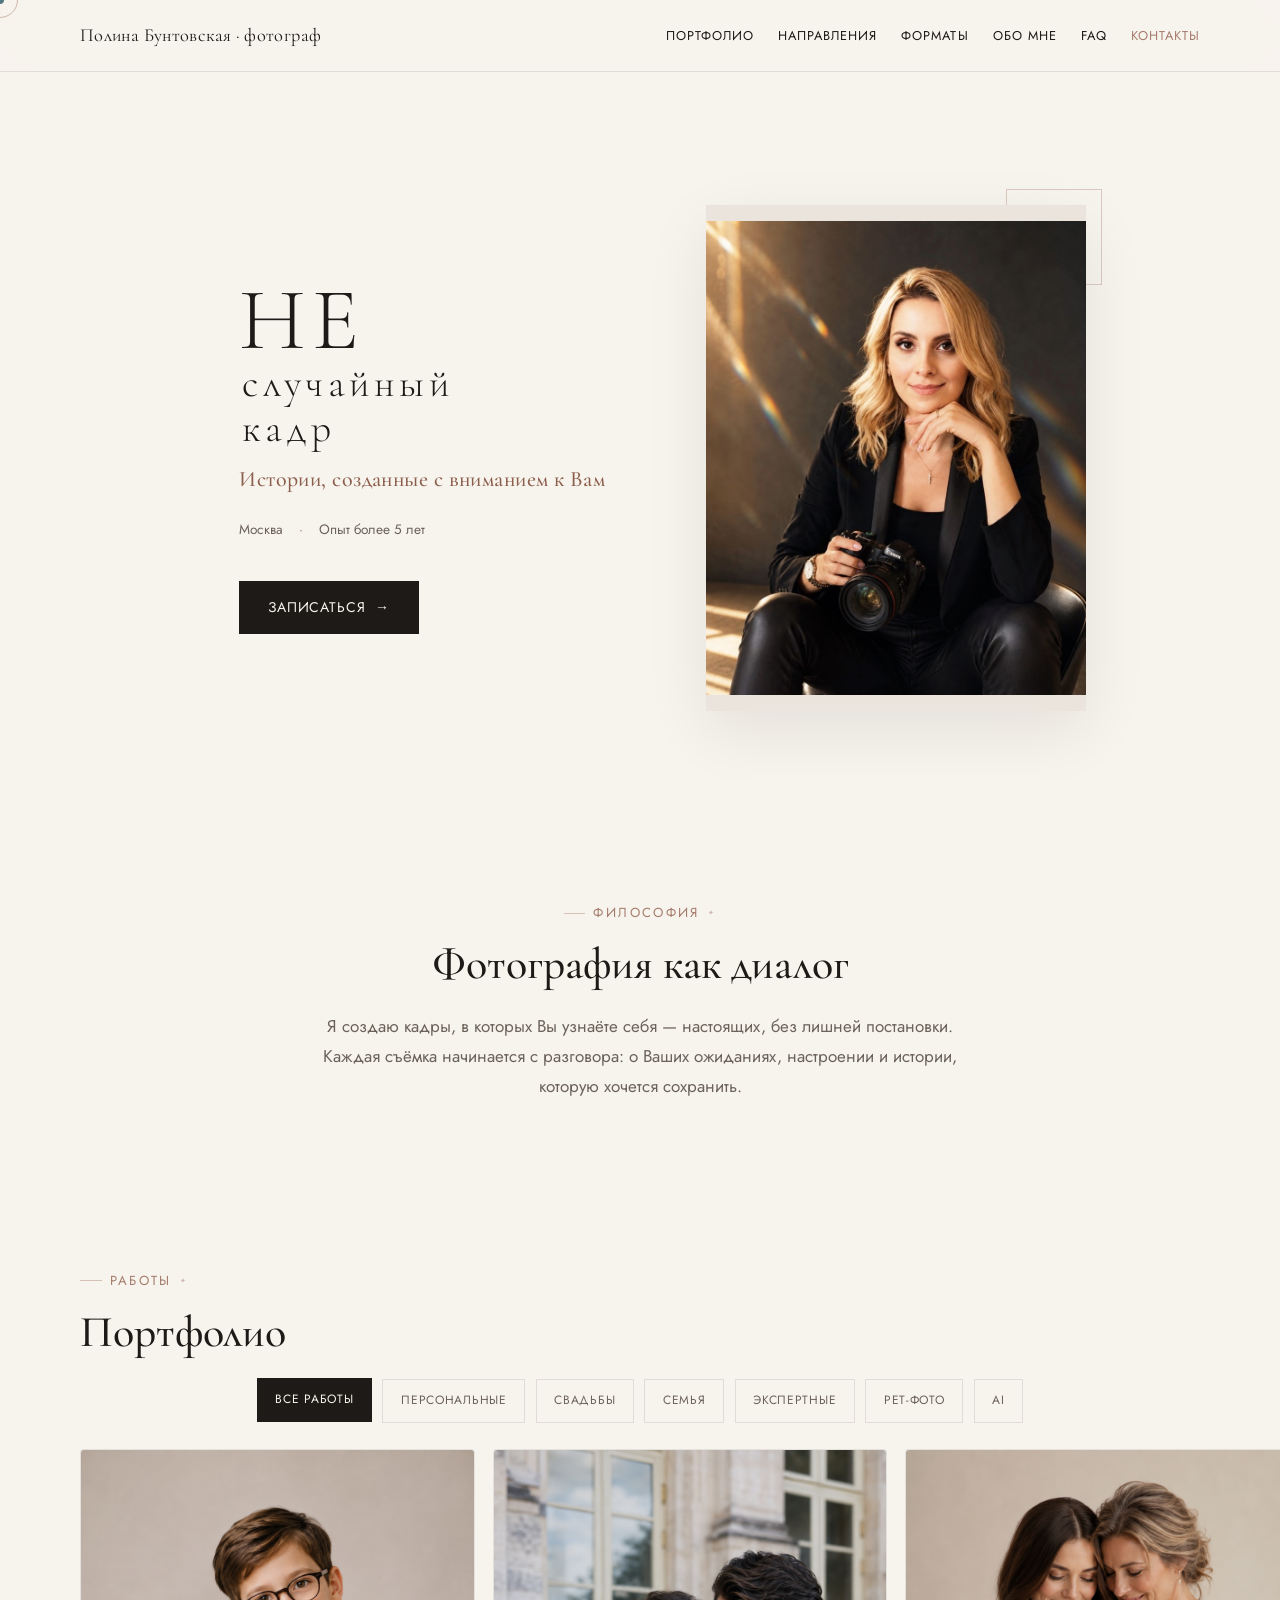
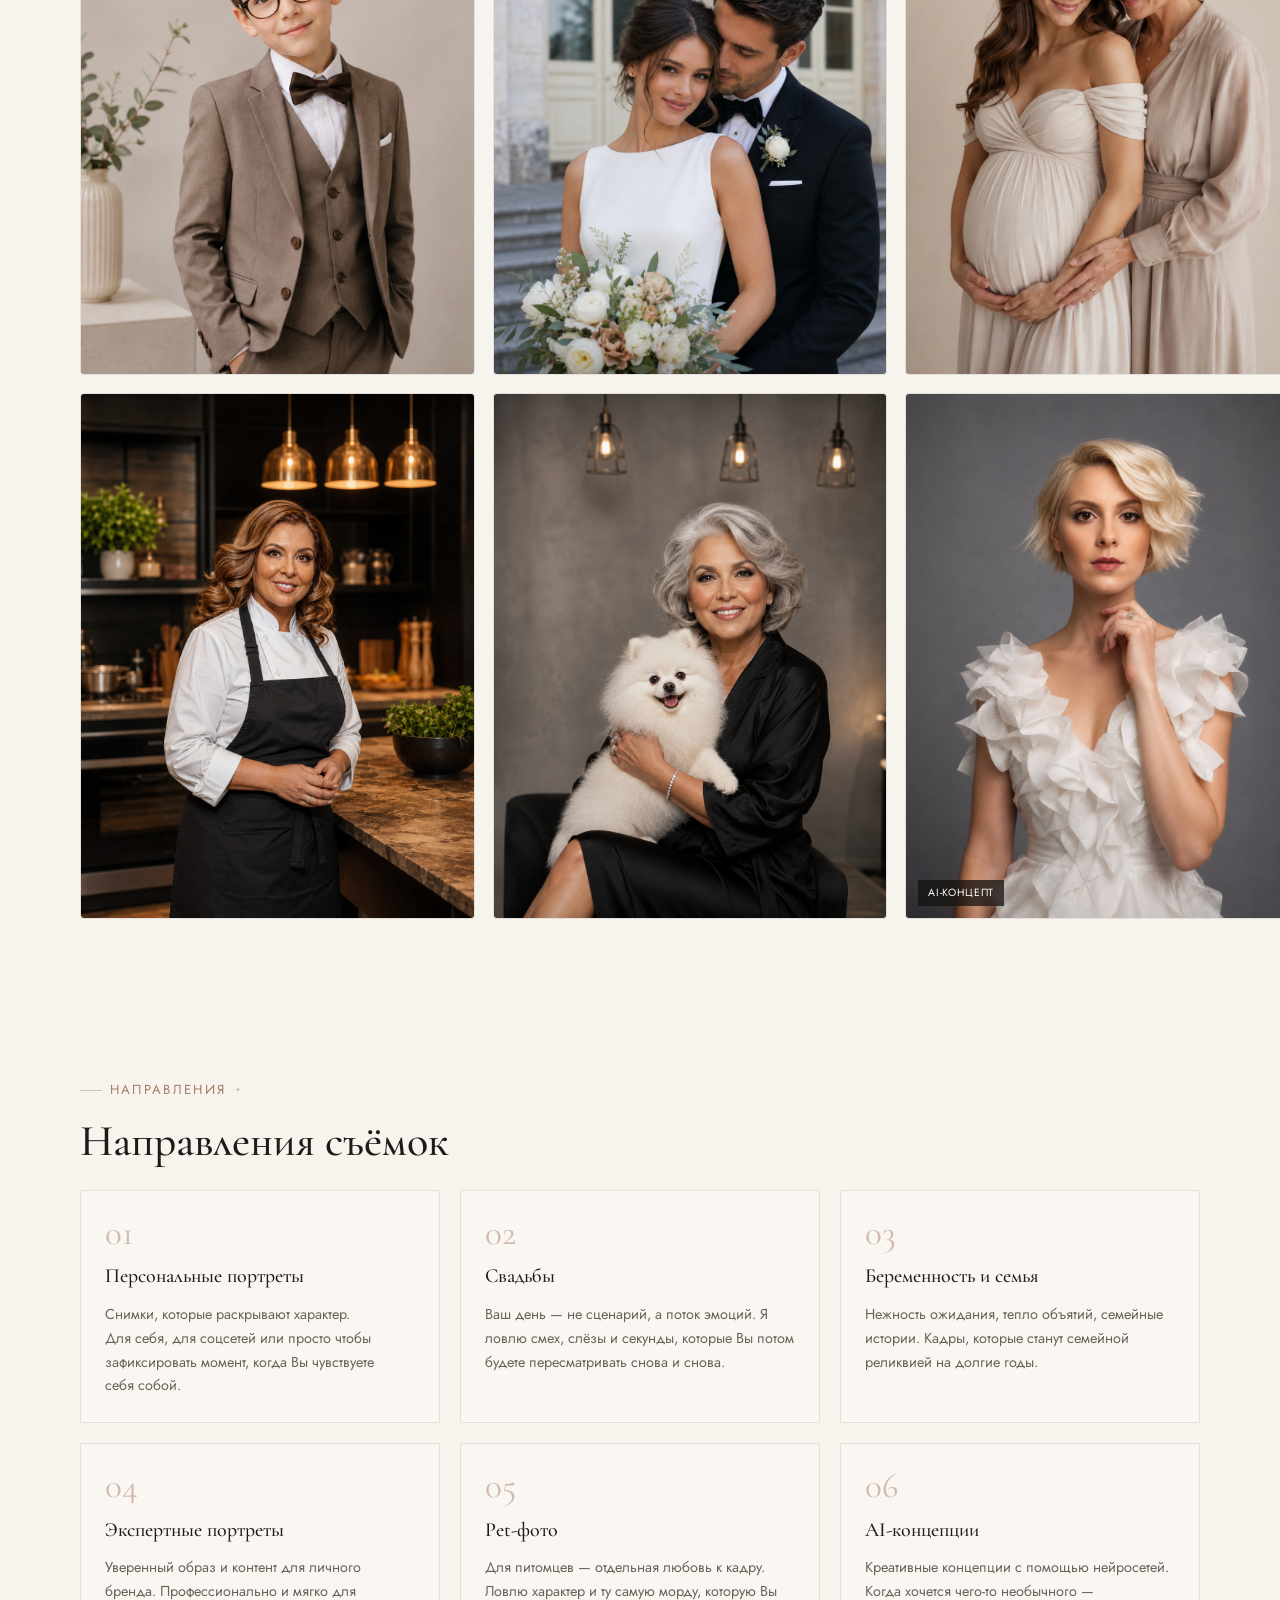
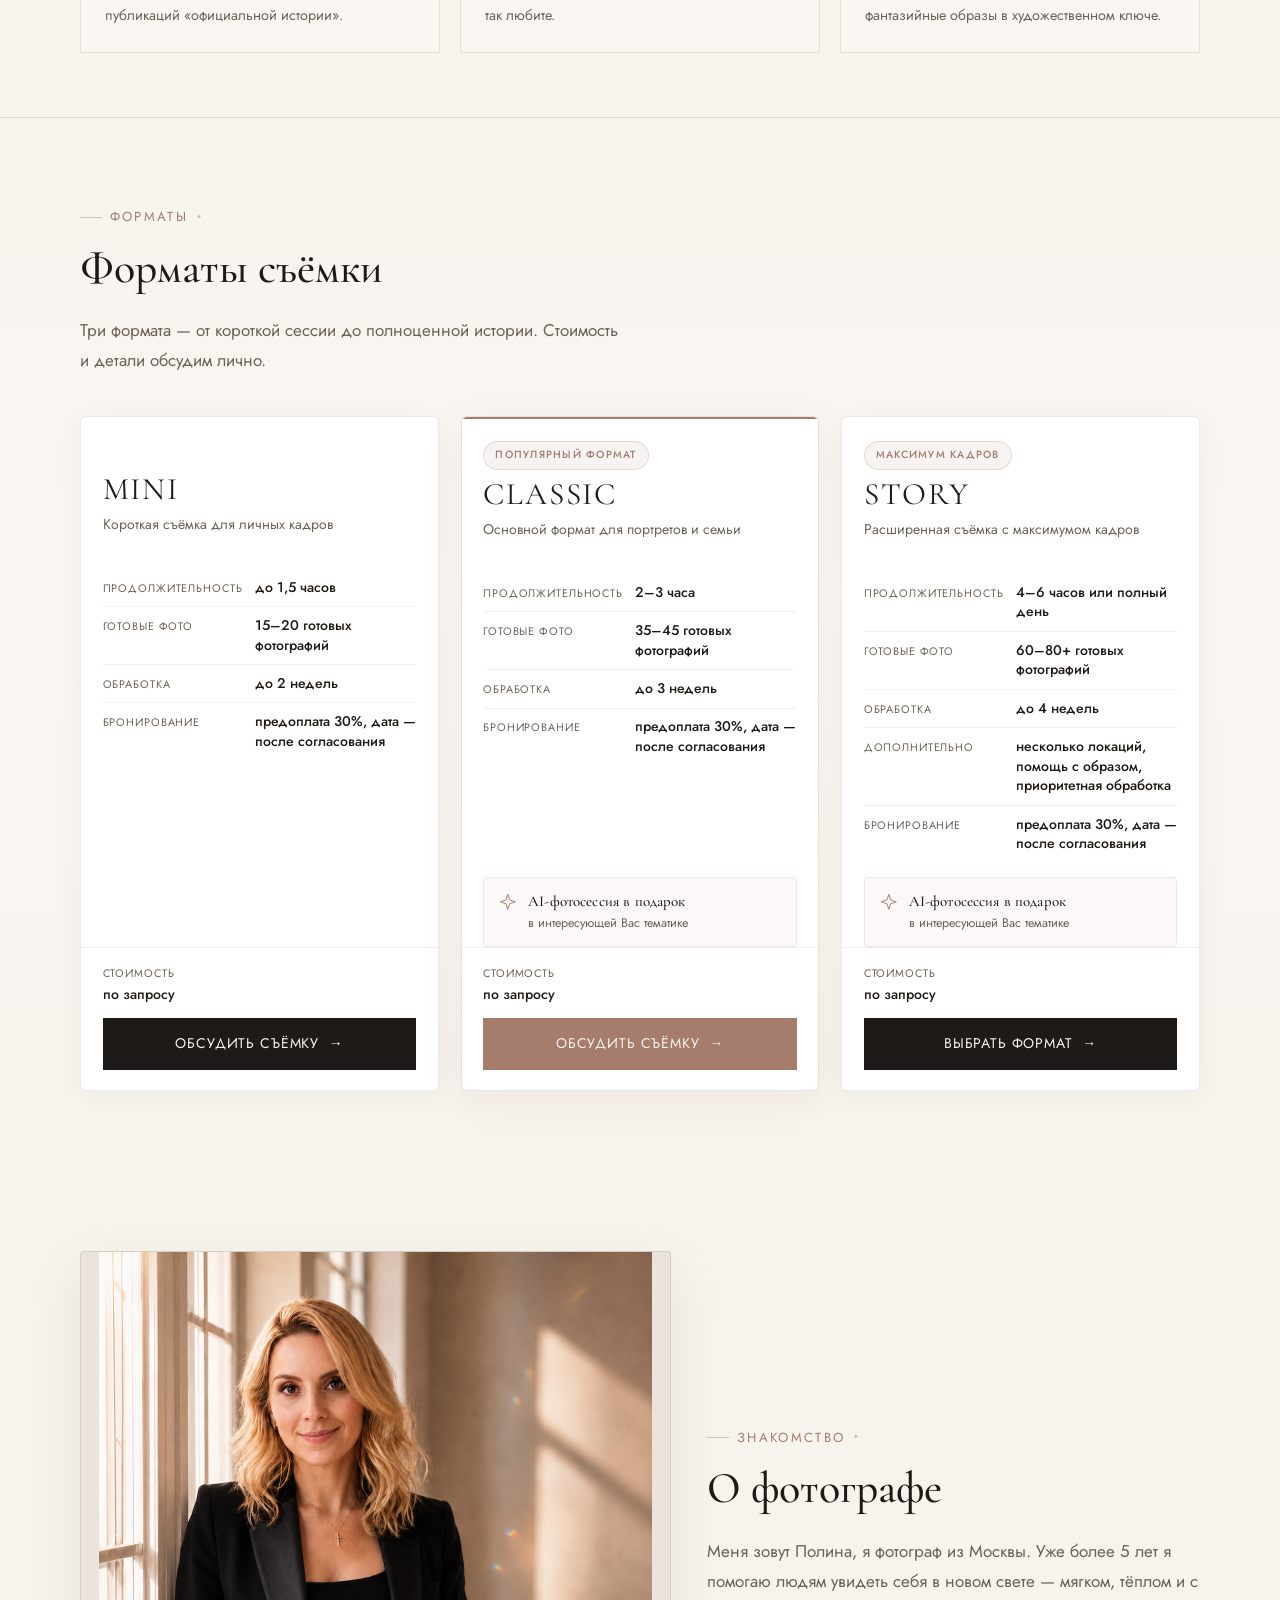
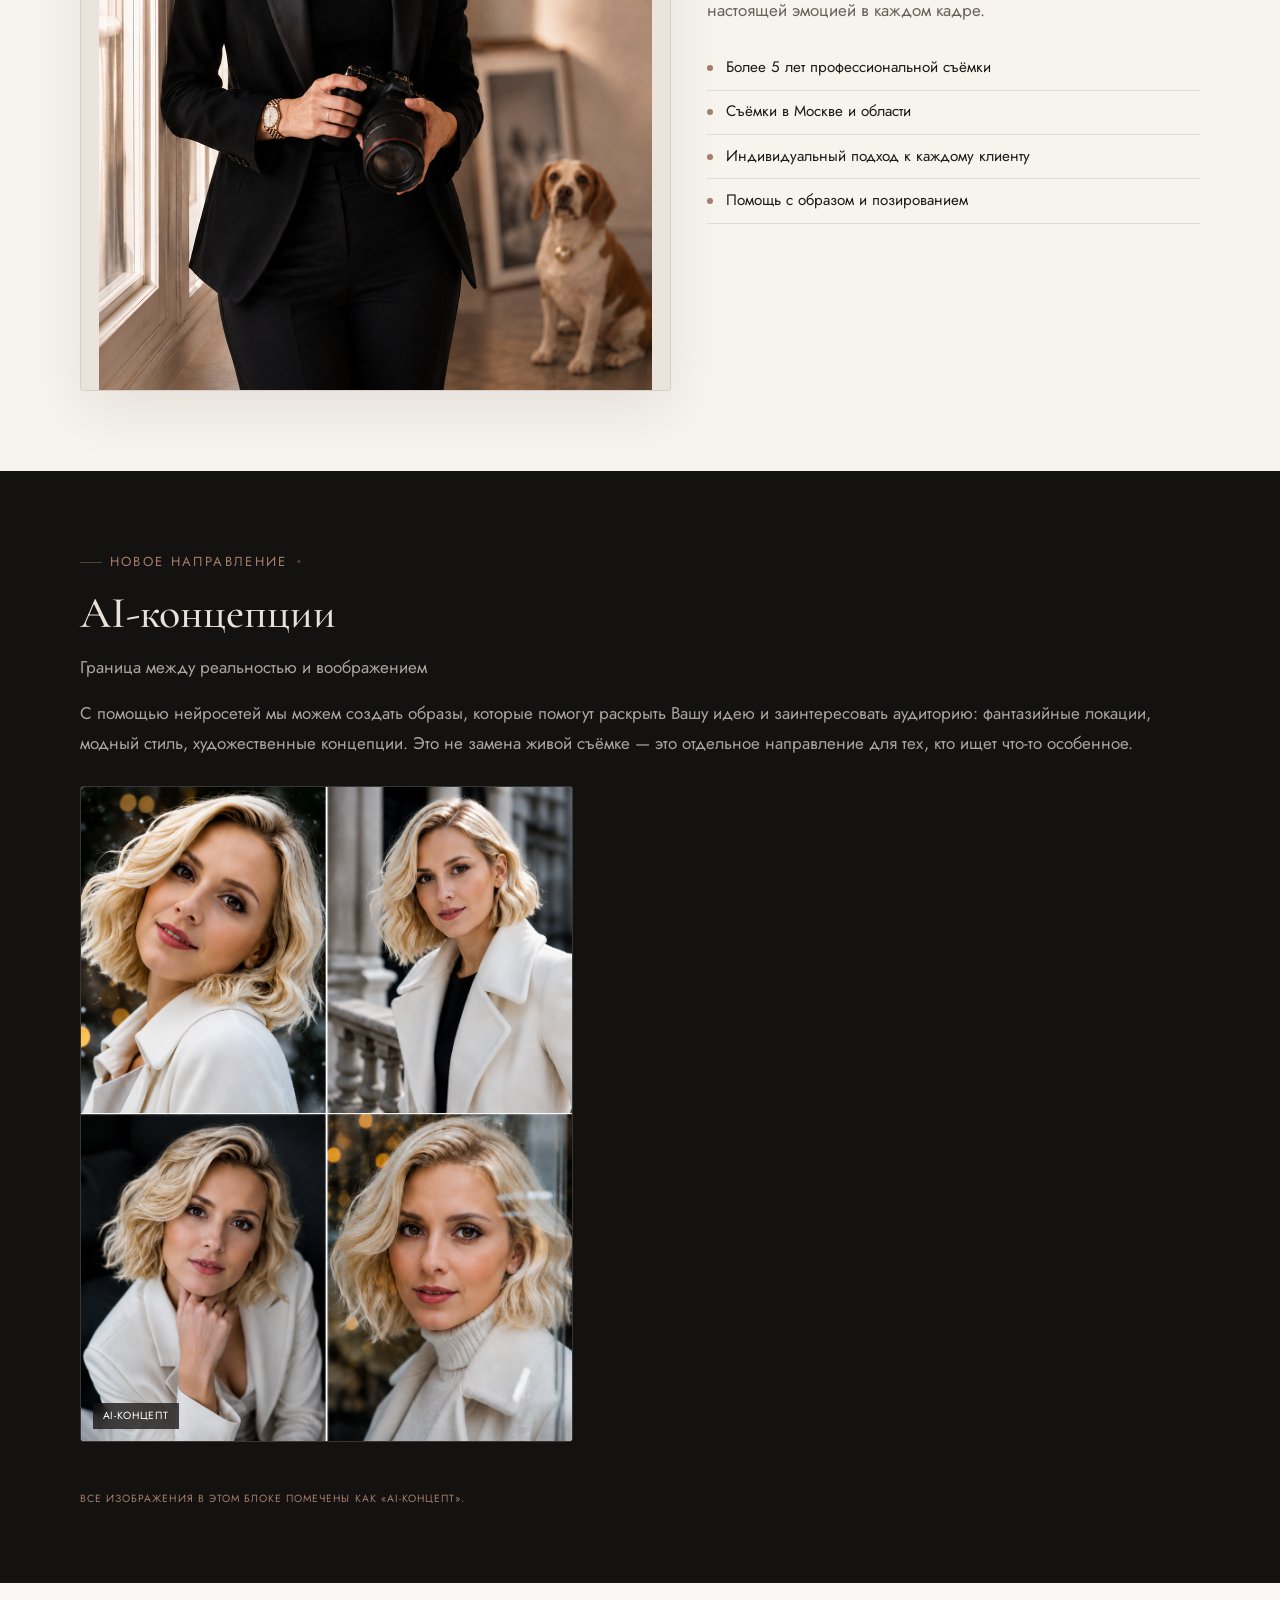
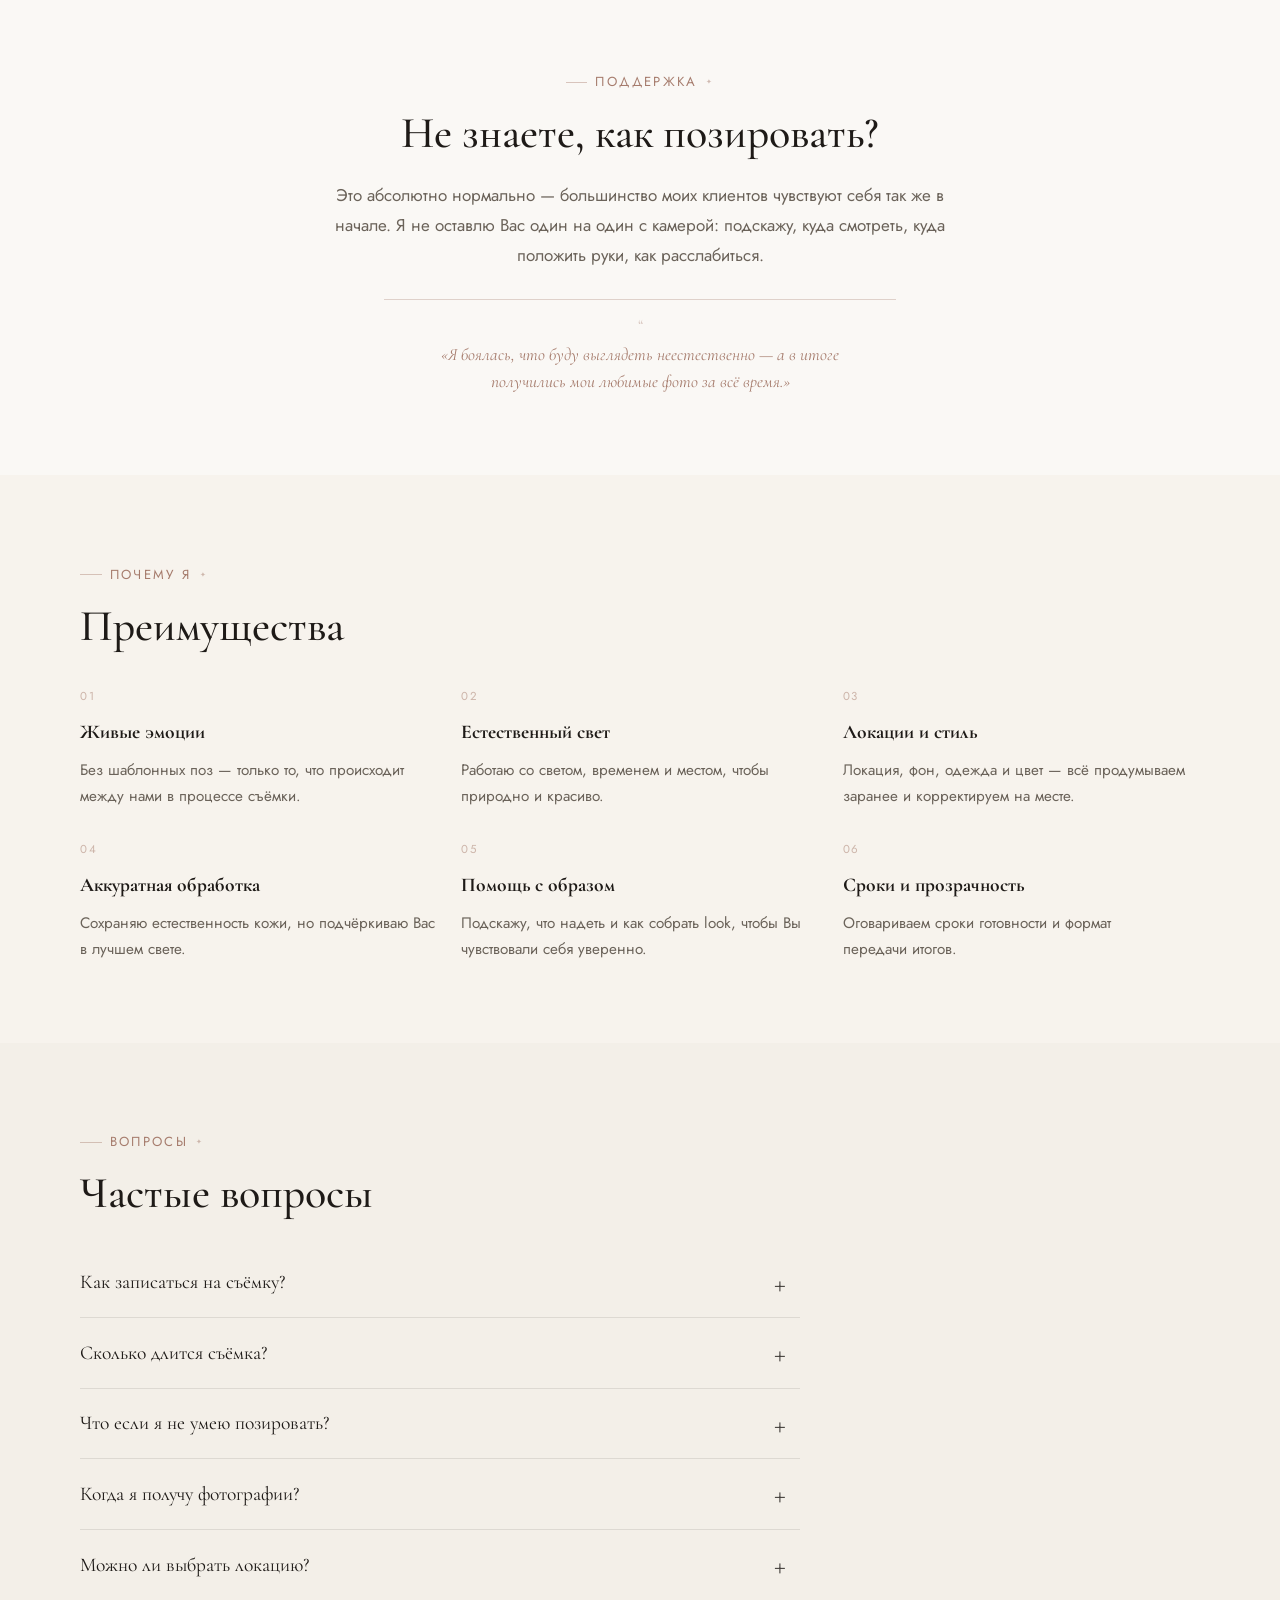
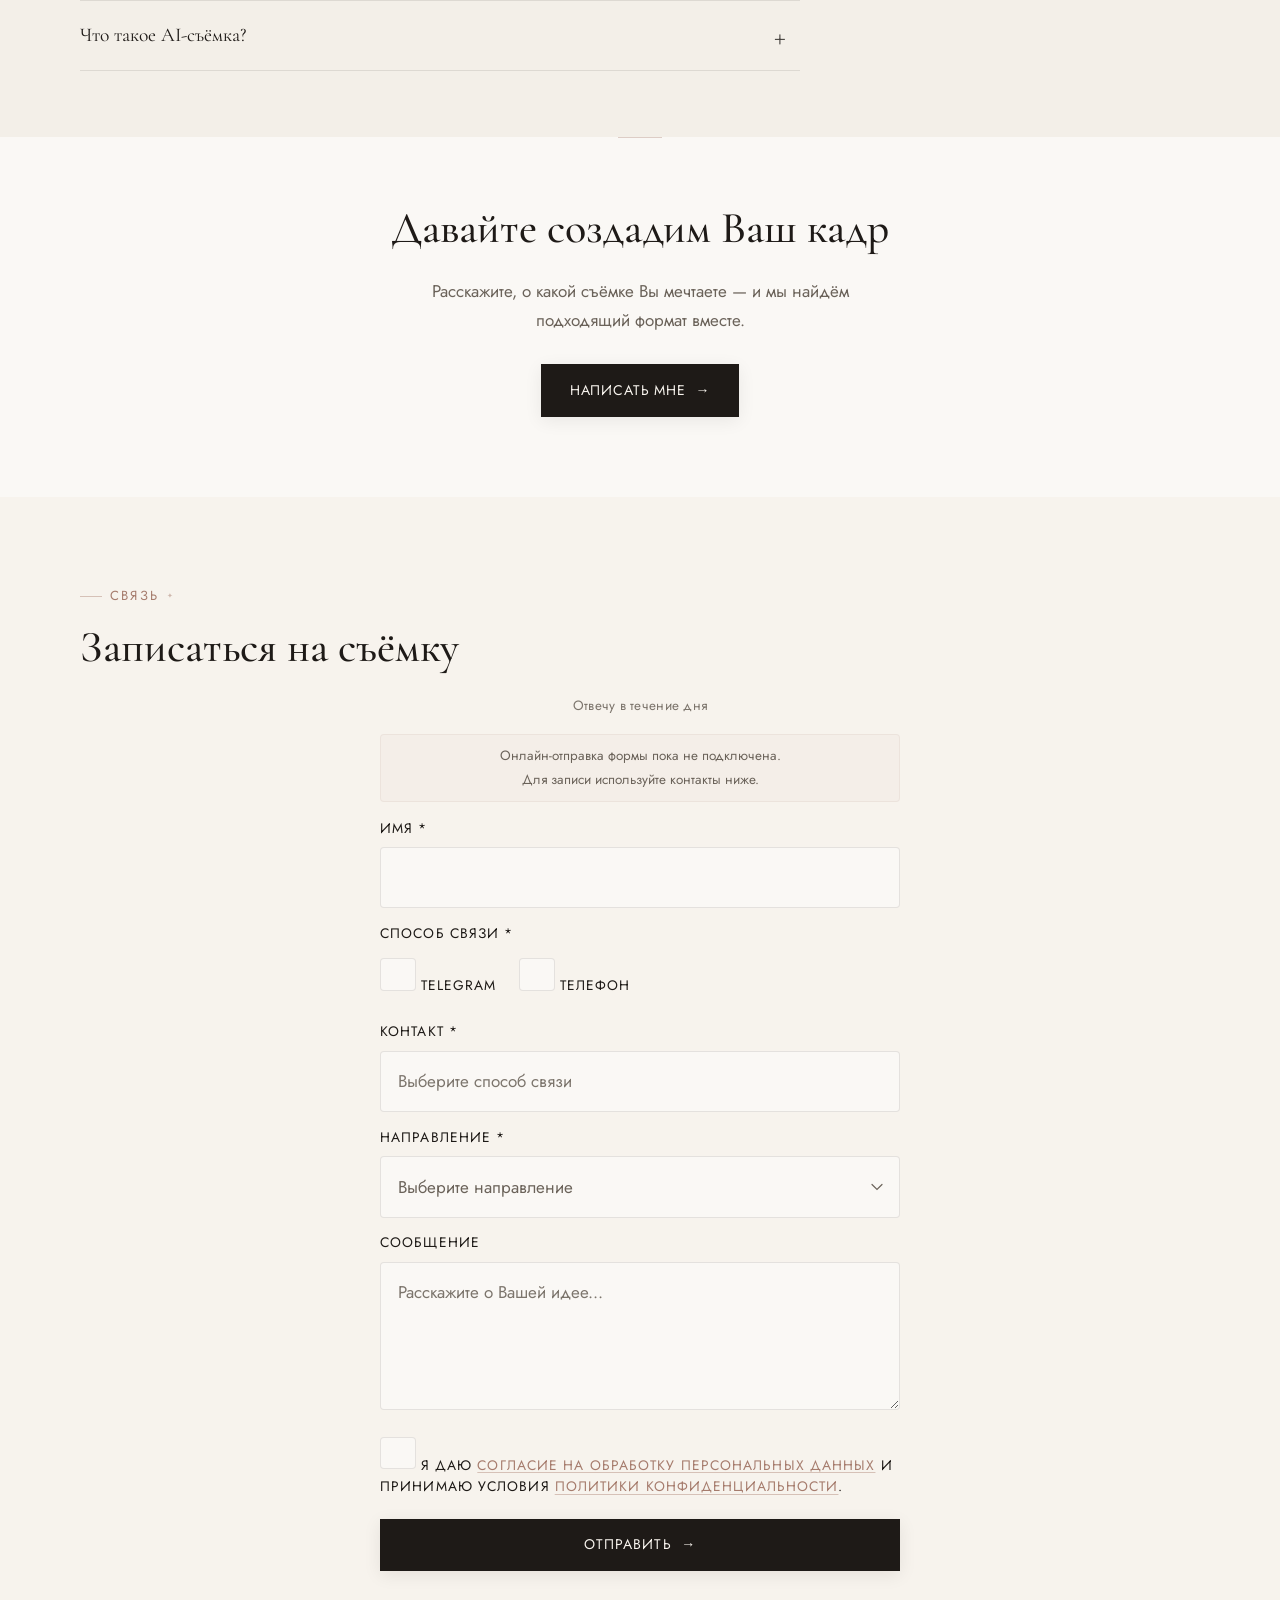
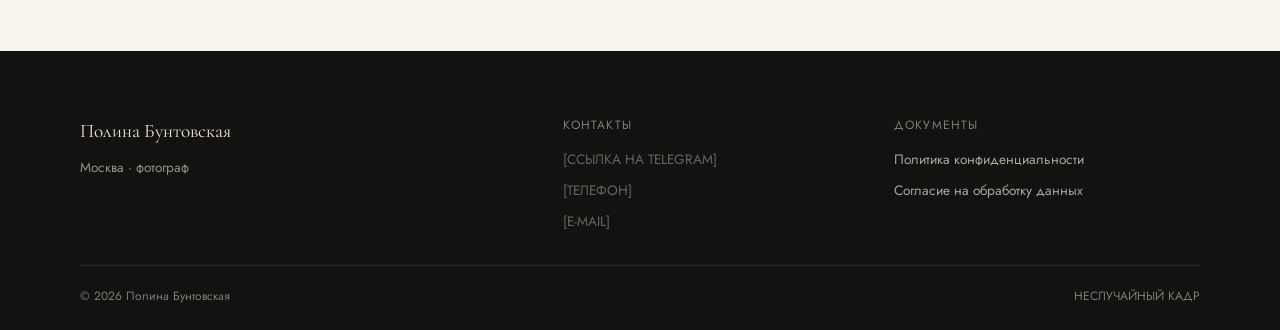
==== commit e92ce325: "Композиционная полировка: editorial-ритм, форма и карточки. Центрированы философия и блок позировани" ====
--- a/index.html
+++ b/index.html
@@ -9,8 +9,8 @@
   <link rel="preconnect" href="https://fonts.gstatic.com" crossorigin>
   <link href="https://fonts.googleapis.com/css2?family=Cormorant+Garamond:ital,wght@0,300;0,400;0,500;1,400&family=Jost:wght@300;400;500&display=swap" rel="stylesheet">
   <link rel="stylesheet" href="css/variables.css">
-  <link rel="stylesheet" href="css/base.css?v=20250825e">
-  <link rel="stylesheet" href="css/sections.css?v=20250825e">
+  <link rel="stylesheet" href="css/base.css?v=20250826b">
+  <link rel="stylesheet" href="css/sections.css?v=20250826b">
   <link rel="stylesheet" href="css/lightbox.css?v=20250825a">
   <link rel="stylesheet" href="css/animations.css?v=20250825e">
   <link rel="stylesheet" href="css/cursor.css">
@@ -248,6 +248,6 @@
   <script src="data/portfolio.js?v=20250825a"></script>
   <script src="data/reviews.js?v=20250824"></script>
   <script src="js/lightbox.js?v=20250825a"></script>
-  <script src="js/main.js?v=20250825e"></script>
+  <script src="js/main.js?v=20250826a"></script>
 </body>
 </html>
--- a/css/variables.css
+++ b/css/variables.css
@@ -14,8 +14,8 @@
   --font-brand: "Cormorant Garamond", Georgia, serif;
   --font-body: "Jost", "Segoe UI", sans-serif;
   --header-height: 72px;
-  --container: min(1120px, 92vw);
-  --container-wide: min(1220px, 94vw);
+  --container: min(1120px, calc(100vw - 3rem));
+  --container-wide: min(1220px, calc(100vw - 2.5rem));
   --section-pad: 5rem;
   --section-pad-sm: 4.1rem;
   --radius: 4px;
--- a/css/sections.css
+++ b/css/sections.css
@@ -43,7 +43,7 @@
   align-items: center;
   column-gap: clamp(2.5rem, 6vw, 5rem);
   row-gap: 2rem;
-  padding: calc(var(--header-height) + 6rem) 4vw 6rem;
+  padding: calc(var(--header-height) + 6rem) 4vw 5rem;
   position: relative;
   overflow: hidden;
 }
@@ -118,9 +118,24 @@
   border: 1px solid var(--color-accent); opacity: 0.35;
 }
 
-.positioning { text-align: center; }
-.positioning .section-text { margin: 0 auto; }
-.positioning .section-title { max-width: none; margin-left: auto; margin-right: auto; }
+.positioning {
+  text-align: center;
+  padding-top: var(--section-pad-sm);
+}
+.positioning .container {
+  max-width: min(680px, var(--container));
+}
+.positioning .section-text {
+  margin: 0 auto;
+  max-width: 100%;
+  text-wrap: pretty;
+}
+.positioning .section-title {
+  max-width: none;
+  margin-left: auto;
+  margin-right: auto;
+  text-wrap: balance;
+}
 
 .portfolio { padding-bottom: 4.5rem; }
 .portfolio .section-title { max-width: none; margin-bottom: 0.85rem; }
@@ -265,12 +280,25 @@
 .posing {
   background: var(--color-bg-alt);
 }
-.posing-inner { max-width: 720px; margin: 0 auto; text-align: center; }
-.posing .section-title { max-width: none; margin-left: auto; margin-right: auto; }
-.posing .section-text { margin-bottom: 0.5rem; }
+.posing-inner {
+  max-width: min(720px, 100%);
+  margin-inline: auto;
+  text-align: center;
+}
+.posing .section-title {
+  max-width: none;
+  margin-left: auto;
+  margin-right: auto;
+  text-wrap: balance;
+}
+.posing .section-text {
+  margin: 0 auto 0.5rem;
+  max-width: 620px;
+  text-wrap: pretty;
+}
 .posing-quote {
-  display: inline-block;
-  max-width: 34rem;
+  display: block;
+  max-width: 32rem;
   margin: 1.75rem auto 0;
   padding: 1.1rem 1.25rem 0;
   font-family: var(--font-display);
@@ -324,16 +352,16 @@
   background: linear-gradient(180deg, var(--color-bg) 0%, #faf7f3 45%, var(--color-bg) 100%);
   border-top: 1px solid var(--color-border);
 }
-.packages__head { text-align: center; margin-bottom: 2.5rem; }
-.packages__head .section-title { max-width: none; margin-left: auto; margin-right: auto; }
+.packages__head { text-align: left; margin-bottom: 2.5rem; }
+.packages__head .section-title { max-width: none; margin-left: 0; margin-right: 0; }
 .packages-subtitle {
   max-width: 34rem;
-  margin: 0.75rem auto 0;
-  text-align: center;
+  margin: 0.75rem 0 0;
+  text-align: left;
   font-size: var(--text-base);
   line-height: 1.75;
   color: var(--color-text-muted);
-  text-wrap: balance;
+  text-wrap: pretty;
 }
 .packages-grid {
   display: grid;
@@ -482,9 +510,6 @@
 }
 .package-card__price {
   margin: 0;
-  font-family: var(--font-display);
-  font-size: 1.05rem;
-  color: var(--color-text);
 }
 .package-card__price-label {
   font-family: var(--font-body);
@@ -497,6 +522,11 @@
 }
 .package-card__price-value {
   display: block;
+  font-family: var(--font-body);
+  font-size: 0.88rem;
+  font-weight: 500;
+  line-height: 1.4;
+  color: var(--color-text);
   white-space: nowrap;
   word-break: keep-all;
   hyphens: none;
@@ -531,7 +561,7 @@
   background: var(--color-bg-soft);
   padding: var(--section-pad) 0 var(--section-pad-sm);
 }
-.faq-list { max-width: 720px; margin: 0 auto; }
+.faq-list { max-width: 720px; margin: 0; }
 .faq .section-title { max-width: none; margin-bottom: 1.75rem; }
 .faq-item { border-bottom: 1px solid var(--color-border); }
 .faq-question {
@@ -556,6 +586,14 @@
   -webkit-tap-highlight-color: transparent;
   transition: color 0.32s ease, opacity 0.32s ease;
 }
+.faq-question:visited {
+  color: var(--color-text);
+  -webkit-text-fill-color: var(--color-text);
+}
+.faq-item.open .faq-question:visited {
+  color: var(--color-accent);
+  -webkit-text-fill-color: var(--color-accent);
+}
 .faq-question:hover {
   color: var(--color-accent);
   -webkit-text-fill-color: var(--color-accent);
@@ -633,6 +671,15 @@
 .contact-section {
   background: var(--color-bg);
   padding-bottom: calc(var(--section-pad) + env(safe-area-inset-bottom, 0px));
+}
+.contact-section > .container > .section-title {
+  max-width: none;
+  text-wrap: balance;
+}
+@media (min-width: 768px) {
+  .contact-section > .container > .section-title {
+    white-space: nowrap;
+  }
 }
 .form-wrapper { max-width: 520px; margin: 0 auto; }
 .form-hint {
@@ -684,6 +731,41 @@
   background-repeat: no-repeat;
   background-position: right 1rem center;
   padding-right: 2.5rem;
+  color: var(--color-text);
+  -webkit-text-fill-color: var(--color-text);
+}
+.form-field select.is-placeholder {
+  color: var(--color-text-muted);
+  -webkit-text-fill-color: var(--color-text-muted);
+}
+.form-field select.is-placeholder:focus {
+  color: var(--color-text-muted);
+  -webkit-text-fill-color: var(--color-text-muted);
+}
+.form-field select option {
+  color: var(--color-text);
+  background: #fff;
+}
+.form-field select option[value=""] {
+  color: var(--color-text-muted);
+}
+.form-field input::placeholder,
+.form-field textarea::placeholder {
+  color: var(--color-text-muted);
+  opacity: 0.88;
+  -webkit-text-fill-color: var(--color-text-muted);
+}
+.form-field select:active {
+  color: var(--color-text);
+  -webkit-text-fill-color: var(--color-text);
+}
+.form-field select.is-placeholder:active {
+  color: var(--color-text-muted);
+  -webkit-text-fill-color: var(--color-text-muted);
+}
+.form-field select:not(.is-placeholder):focus {
+  color: var(--color-text);
+  -webkit-text-fill-color: var(--color-text);
 }
 .form-field input:focus, .form-field select:focus, .form-field textarea:focus {
   outline: none;
@@ -833,7 +915,7 @@
   .directions-grid, .benefits-grid, .packages-grid { grid-template-columns: 1fr; }
   .package-card__spec { grid-template-columns: 1fr; gap: 0.2rem; }
   .package-card__tagline { min-height: auto; }
-  .packages-subtitle { max-width: 28rem; padding: 0 0.5rem; }
+  .packages-subtitle { max-width: 28rem; padding: 0; }
   .portfolio-grid--featured,
   .portfolio-grid--category { grid-template-columns: 1fr; }
   .portfolio-filters {
